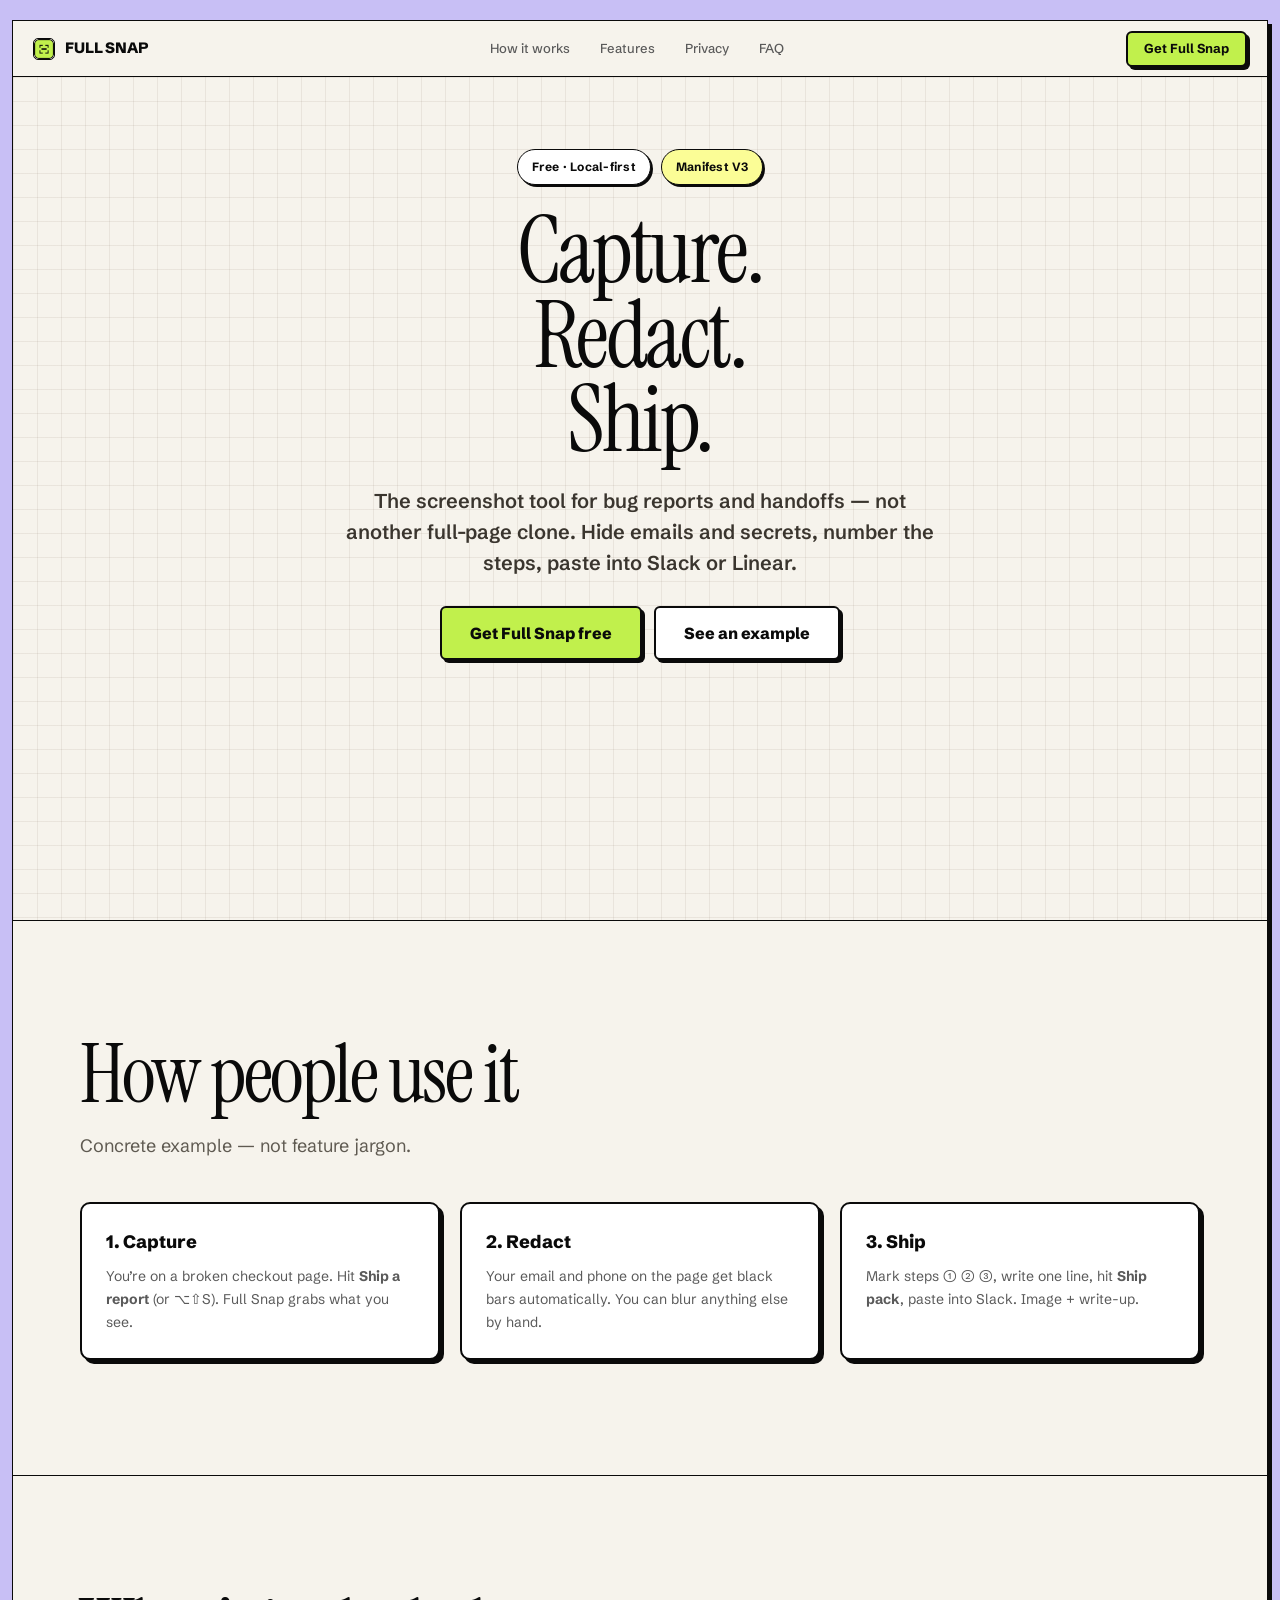
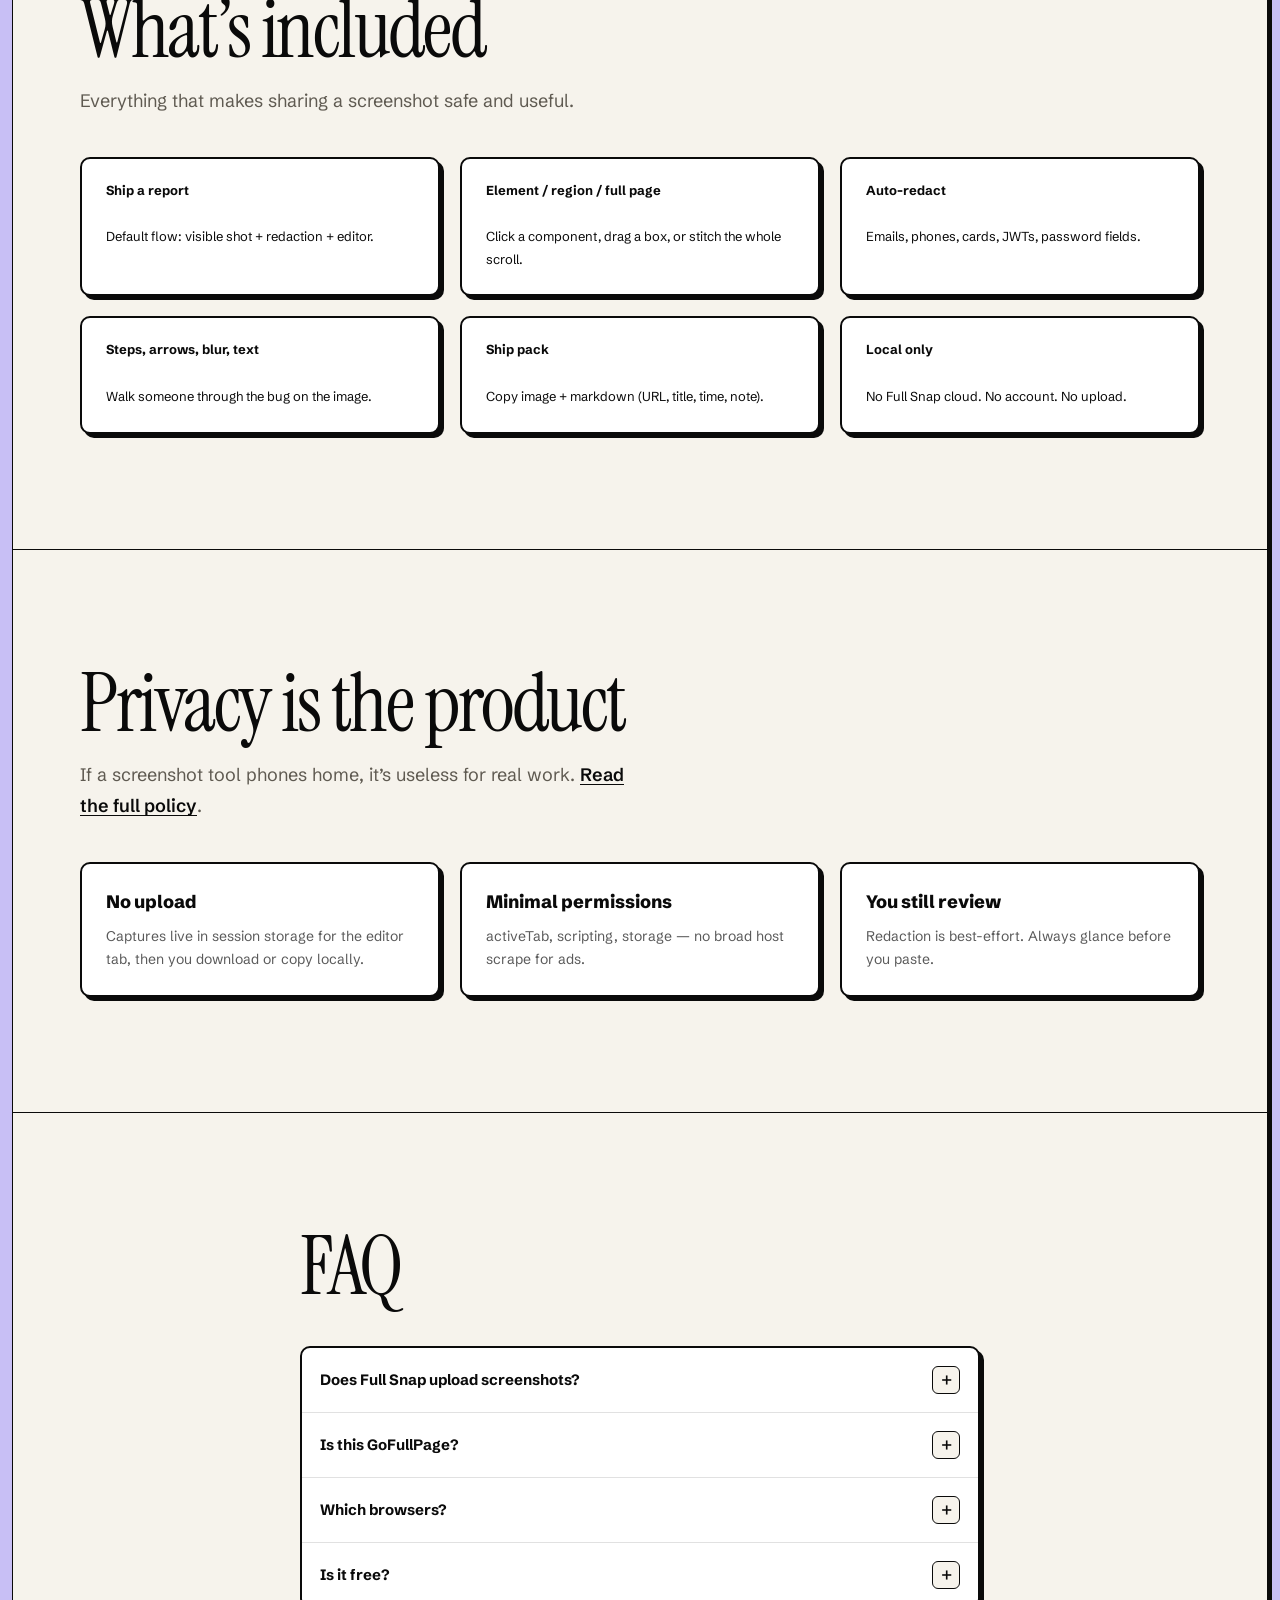
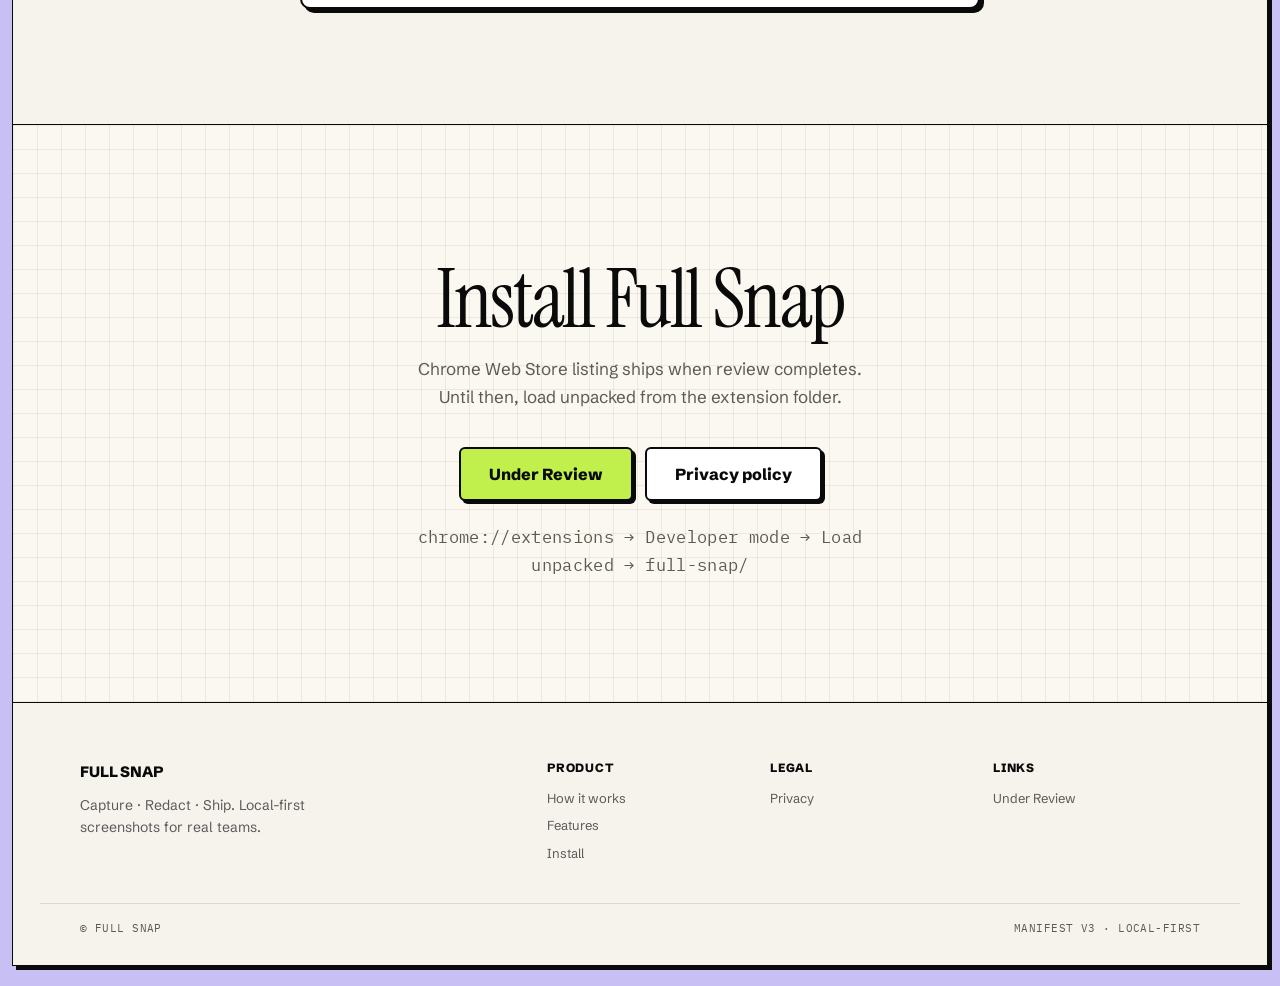
==== web/index.html @ 09463a61 "Label install CTA as Under Review (no GitHub source button)." ====
<!doctype html>
<html lang="en">
<head>
  <meta charset="utf-8">
  <meta name="viewport" content="width=device-width, initial-scale=1">
  <title>Full Snap — Capture, Redact &amp; Ship Screenshots for Chrome</title>
  <meta name="description" content="Chrome extension to capture pages, auto-redact emails and secrets, mark steps, and copy a report pack for Slack or Linear. Local-first — nothing uploads.">
  <meta name="keywords" content="screenshot chrome extension, redact screenshot, bug report screenshot, full page screenshot, blur email screenshot, ship to slack">
  <meta name="author" content="Full Snap">
  <meta name="robots" content="index, follow">
  <meta name="theme-color" content="#C1F04C">
  <link rel="canonical" href="https://ayaanrustagi.github.io/full-snap/">
  <link rel="icon" type="image/png" href="favicon-32.png">
  <link rel="apple-touch-icon" href="apple-touch-icon.png">
  <meta property="og:type" content="website">
  <meta property="og:site_name" content="Full Snap">
  <meta property="og:title" content="Full Snap — Capture, Redact & Ship">
  <meta property="og:description" content="Screenshot safely. Auto-redact secrets. Mark steps. Paste into Slack or Linear. 100% local.">
  <meta property="og:url" content="https://ayaanrustagi.github.io/full-snap/">
  <meta property="og:image" content="https://ayaanrustagi.github.io/full-snap/og.png">
  <meta property="og:image:width" content="1200">
  <meta property="og:image:height" content="630">
  <meta name="twitter:card" content="summary_large_image">
  <meta name="twitter:title" content="Full Snap — Capture, Redact & Ship">
  <meta name="twitter:description" content="Not another full-page clone. Share screenshots without leaking emails.">
  <meta name="twitter:image" content="https://ayaanrustagi.github.io/full-snap/og.png">
  <script type="application/ld+json">
  {
    "@context": "https://schema.org",
    "@type": "SoftwareApplication",
    "name": "Full Snap",
    "applicationCategory": "BrowserApplication",
    "operatingSystem": "Chrome",
    "offers": { "@type": "Offer", "price": "0", "priceCurrency": "USD" },
    "description": "Capture webpages, auto-redact sensitive data, annotate, and copy a report pack for Slack or Linear. Local-first Chrome extension.",
    "url": "https://ayaanrustagi.github.io/full-snap/",
    "image": "https://ayaanrustagi.github.io/full-snap/og.png",
    "author": { "@type": "Organization", "name": "Full Snap" },
    "featureList": [
      "Visible, full-page, region, and element capture",
      "Auto-redact emails, phones, cards, passwords",
      "Annotation tools including steps and blur",
      "Ship pack for Slack and Linear",
      "Local-only processing"
    ]
  }
  </script>
  <script type="application/ld+json">
  {
    "@context": "https://schema.org",
    "@type": "FAQPage",
    "mainEntity": [
      {
        "@type": "Question",
        "name": "Does Full Snap upload my screenshots?",
        "acceptedAnswer": { "@type": "Answer", "text": "No. Captures stay on your device. There is no Full Snap server for screenshots." }
      },
      {
        "@type": "Question",
        "name": "Is Full Snap the same as GoFullPage?",
        "acceptedAnswer": { "@type": "Answer", "text": "No. GoFullPage focuses on long page capture. Full Snap focuses on safe sharing: redaction, steps, and a copy pack for bug reports." }
      },
      {
        "@type": "Question",
        "name": "Can auto-redact miss secrets?",
        "acceptedAnswer": { "@type": "Answer", "text": "Yes. It is best-effort pattern matching. Always review and use the blur tool before sharing." }
      }
    ]
  }
  </script>
  <link rel="stylesheet" href="site.css">
</head>
<body>
  <div class="page-shell">
    <div class="site-frame">
      <nav class="nav" aria-label="Primary">
        <a class="nav-logo" href="index.html">
          <img src="favicon-32.png" alt="" width="22" height="22">
          FULL SNAP
        </a>
        <div class="nav-links">
          <a href="#how">How it works</a>
          <a href="#features">Features</a>
          <a href="#privacy">Privacy</a>
          <a href="#faq">FAQ</a>
        </div>
        <div class="nav-actions">
          <a class="btn btn-primary btn-sm" href="#install">Get Full Snap</a>
        </div>
      </nav>

      <div class="mobile-menu" data-mobile-menu hidden>
        <a href="#how" data-menu-close>How it works</a>
        <a href="#features" data-menu-close>Features</a>
        <a href="#privacy" data-menu-close>Privacy</a>
        <a href="#faq" data-menu-close>FAQ</a>
        <a class="btn btn-primary" href="#install" data-menu-close>Get Full Snap</a>
      </div>

      <section class="hero" id="top">
        <div class="hero-grid" aria-hidden="true"></div>
        <div class="hero-inner">
          <div class="hero-badges reveal">
            <span class="pill-badge">Free · Local-first</span>
            <span class="pill-badge pill-badge--soft">Manifest V3</span>
          </div>
          <h1 class="hero-title reveal">
            <span class="hero-title-line">Capture.</span>
            <span class="hero-title-line">Redact.</span>
            <span class="hero-title-line">Ship.</span>
          </h1>
          <p class="hero-sub reveal">
            The screenshot tool for bug reports and handoffs — not another full-page clone.
            Hide emails and secrets, number the steps, paste into Slack or Linear.
          </p>
          <div class="hero-cta reveal">
            <a class="btn btn-primary btn-lg" href="#install">Get Full Snap free</a>
            <a class="btn btn-secondary btn-lg" href="#how">See an example</a>
          </div>
        </div>
      </section>

      <section class="section" id="how">
        <div class="section-inner">
          <div class="section-head reveal">
            <h2>How people use it</h2>
            <p>Concrete example — not feature jargon.</p>
          </div>
          <div class="privacy-grid">
            <article class="info-card reveal">
              <h3>1. Capture</h3>
              <p>You’re on a broken checkout page. Hit <strong>Ship a report</strong> (or ⌥⇧S). Full Snap grabs what you see.</p>
            </article>
            <article class="info-card reveal">
              <h3>2. Redact</h3>
              <p>Your email and phone on the page get black bars automatically. You can blur anything else by hand.</p>
            </article>
            <article class="info-card reveal">
              <h3>3. Ship</h3>
              <p>Mark steps ① ② ③, write one line, hit <strong>Ship pack</strong>, paste into Slack. Image + write-up.</p>
            </article>
          </div>
        </div>
      </section>

      <section class="section" id="features">
        <div class="section-inner">
          <div class="section-head reveal">
            <h2>What’s included</h2>
            <p>Everything that makes sharing a screenshot safe and useful.</p>
          </div>
          <div class="quote-grid">
            <article class="quote-card reveal"><p><strong>Ship a report</strong><br>Default flow: visible shot + redaction + editor.</p></article>
            <article class="quote-card reveal"><p><strong>Element / region / full page</strong><br>Click a component, drag a box, or stitch the whole scroll.</p></article>
            <article class="quote-card reveal"><p><strong>Auto-redact</strong><br>Emails, phones, cards, JWTs, password fields.</p></article>
            <article class="quote-card reveal"><p><strong>Steps, arrows, blur, text</strong><br>Walk someone through the bug on the image.</p></article>
            <article class="quote-card reveal"><p><strong>Ship pack</strong><br>Copy image + markdown (URL, title, time, note).</p></article>
            <article class="quote-card reveal"><p><strong>Local only</strong><br>No Full Snap cloud. No account. No upload.</p></article>
          </div>
        </div>
      </section>

      <section class="section privacy" id="privacy">
        <div class="section-inner">
          <div class="section-head reveal">
            <h2>Privacy is the product</h2>
            <p>If a screenshot tool phones home, it’s useless for real work. <a href="privacy.html">Read the full policy</a>.</p>
          </div>
          <div class="privacy-grid">
            <article class="info-card reveal"><h3>No upload</h3><p>Captures live in session storage for the editor tab, then you download or copy locally.</p></article>
            <article class="info-card reveal"><h3>Minimal permissions</h3><p>activeTab, scripting, storage — no broad host scrape for ads.</p></article>
            <article class="info-card reveal"><h3>You still review</h3><p>Redaction is best-effort. Always glance before you paste.</p></article>
          </div>
        </div>
      </section>

      <section class="section faq" id="faq">
        <div class="section-inner section-inner--narrow">
          <div class="section-head reveal">
            <h2>FAQ</h2>
          </div>
          <div class="faq-box reveal">
            <div class="faq-item">
              <button class="faq-q" type="button" aria-expanded="false"><span>Does Full Snap upload screenshots?</span><span class="faq-icon">+</span></button>
              <div class="faq-a"><p>No. There is no Full Snap server for your captures. Everything stays on your machine unless you paste or save a file yourself.</p></div>
            </div>
            <div class="faq-item">
              <button class="faq-q" type="button" aria-expanded="false"><span>Is this GoFullPage?</span><span class="faq-icon">+</span></button>
              <div class="faq-a"><p>No. Full-page stitch is available, but the product is built for redaction + bug-report shipping — not “only long screenshots.”</p></div>
            </div>
            <div class="faq-item">
              <button class="faq-q" type="button" aria-expanded="false"><span>Which browsers?</span><span class="faq-icon">+</span></button>
              <div class="faq-a"><p>Chromium browsers that support Manifest V3 extensions (Chrome, Edge, Brave, Arc, etc.).</p></div>
            </div>
            <div class="faq-item">
              <button class="faq-q" type="button" aria-expanded="false"><span>Is it free?</span><span class="faq-icon">+</span></button>
              <div class="faq-a"><p>Yes. Free to install. No account. No credit card.</p></div>
            </div>
          </div>
        </div>
      </section>

      <section class="section cta-final" id="install">
        <div class="section-inner">
          <h2 class="reveal">Install Full Snap</h2>
          <p class="reveal">Chrome Web Store listing ships when review completes. Until then, load unpacked from the extension folder.</p>
          <div class="hero-cta reveal">
            <a class="btn btn-primary btn-lg" href="#install">Under Review</a>
            <a class="btn btn-secondary btn-lg" href="privacy.html">Privacy policy</a>
          </div>
          <p class="install-hint reveal">chrome://extensions → Developer mode → Load unpacked → full-snap/</p>
        </div>
      </section>

      <footer class="footer">
        <div class="footer-inner">
          <div class="footer-brand">
            <a class="nav-logo" href="index.html">FULL SNAP</a>
            <p>Capture · Redact · Ship. Local-first screenshots for real teams.</p>
          </div>
          <div class="footer-cols">
            <div>
              <h4>Product</h4>
              <a href="#how">How it works</a>
              <a href="#features">Features</a>
              <a href="#install">Install</a>
            </div>
            <div>
              <h4>Legal</h4>
              <a href="privacy.html">Privacy</a>
            </div>
            <div>
              <h4>Links</h4>
              <a href="#install">Under Review</a>
            </div>
          </div>
        </div>
        <div class="footer-bottom">
          <span>© Full Snap</span>
          <span>Manifest V3 · Local-first</span>
        </div>
      </footer>
    </div>
  </div>
  <script src="site.js" defer></script>
</body>
</html>
---- web/site.css ----
/* Full Snap — Clico-style neo-brutalist landing (fonts kept) */
@import url("https://fonts.googleapis.com/css2?family=Instrument+Serif:ital@0;1&family=IBM+Plex+Mono:wght@400;500;600;700&family=Schibsted+Grotesk:wght@400;500;600;700;800;900&display=swap");

:root {
  --bg-page: #c8bff5;
  --bg-card: #f6f3ec;
  --bg-white: #fff;
  --bg-warm: #fffdf8;
  --ink: #0a0a0a;
  --ink-secondary: #5a5a5a;
  --ink-soft: #3a352e;
  --ink-muted: #5f5a51;
  --ink-tertiary: #999;
  --border: #0a0a0a;
  --border-light: rgba(10, 10, 10, 0.12);
  --lime: #c1f04c;
  --purple: #5b5bd6;
  --purple-deep: #6b21a8;
  --orange: #f26b3a;
  --font-serif: "Instrument Serif", Georgia, serif;
  --font-sans: "Schibsted Grotesk", "Helvetica Neue", sans-serif;
  --font-mono: "IBM Plex Mono", ui-monospace, monospace;
  --frame-max: 1320px;
  --radius: 8px;
  --radius-lg: 10px;
  --shadow-1: 2px 2px 0 var(--border);
  --shadow-2: 3px 3px 0 var(--border);
  --shadow-3: 4px 4px 0 var(--border);
  --bounce: 180ms cubic-bezier(0.22, 1, 0.36, 1);
}

* { box-sizing: border-box; margin: 0; padding: 0; }

html {
  scroll-behavior: smooth;
  -webkit-text-size-adjust: 100%;
}

body {
  background: var(--bg-page);
  color: var(--ink);
  font-family: var(--font-sans);
  -webkit-font-smoothing: antialiased;
  -moz-osx-font-smoothing: grayscale;
  line-height: 1.5;
  overflow-x: hidden;
}

body.menu-open { overflow: hidden; }

a { color: inherit; text-decoration: none; }
button { font: inherit; color: inherit; background: none; border: 0; cursor: pointer; }
img { display: block; max-width: 100%; }
em { font-style: italic; color: var(--purple); }
em.em-purple { color: var(--purple-deep); }
code {
  font-family: var(--font-mono);
  font-size: 0.9em;
  background: rgba(10, 10, 10, 0.06);
  padding: 0.1em 0.35em;
  border-radius: 4px;
}

::selection {
  background: var(--lime);
  color: #000;
}

/* ─── Shell / frame ─── */
.page-shell {
  min-height: 100vh;
  padding: 20px 12px;
}

.site-frame {
  max-width: var(--frame-max);
  margin: 0 auto;
  background:
    linear-gradient(to right, rgba(120, 100, 80, 0.1) 1px, transparent 1px),
    linear-gradient(to bottom, rgba(120, 100, 80, 0.1) 1px, transparent 1px),
    var(--bg-card);
  background-size: 24px 24px, 24px 24px, auto;
  border: 1.5px solid var(--border);
  overflow: clip;
  box-shadow: var(--shadow-3);
}

/* ─── Nav ─── */
.nav {
  position: sticky;
  top: 0;
  z-index: 50;
  display: flex;
  align-items: center;
  justify-content: space-between;
  height: 56px;
  padding: 0 20px;
  background: var(--bg-card);
  border-bottom: 1.5px solid var(--border);
}

.nav-logo {
  display: inline-flex;
  align-items: center;
  gap: 10px;
  font-weight: 800;
  font-size: 15px;
  letter-spacing: -0.01em;
  text-transform: uppercase;
}

.nav-logo img {
  width: 22px;
  height: 22px;
  border-radius: 5px;
  border: 1.5px solid var(--border);
}

.nav-links {
  display: none;
  align-items: center;
  gap: 2px;
}

.nav-links a {
  padding: 7px 14px;
  font-size: 13px;
  font-weight: 500;
  color: var(--ink-secondary);
  border-radius: 6px;
  transition: color 150ms, background 150ms;
}

.nav-links a:hover {
  color: var(--ink);
  background: rgba(10, 10, 10, 0.05);
}

.nav-actions {
  display: flex;
  align-items: center;
  gap: 8px;
}

.nav-menu-btn {
  display: inline-flex;
  flex-direction: column;
  justify-content: center;
  gap: 4px;
  width: 36px;
  height: 36px;
  padding: 8px;
  border: 2px solid var(--border);
  border-radius: 6px;
  background: var(--bg-white);
  box-shadow: var(--shadow-1);
}

.nav-menu-btn span {
  display: block;
  height: 2px;
  background: var(--ink);
  border-radius: 1px;
}

.mobile-menu {
  display: none;
  flex-direction: column;
  gap: 4px;
  padding: 16px 20px 20px;
  background: var(--bg-card);
  border-bottom: 1.5px solid var(--border);
}

.mobile-menu:not([hidden]) { display: flex; }

.mobile-menu a {
  padding: 12px 10px;
  font-size: 15px;
  font-weight: 600;
  border-radius: 8px;
}

.mobile-menu a:hover { background: rgba(10, 10, 10, 0.05); }
.mobile-menu .btn { margin-top: 8px; justify-content: center; }

@media (min-width: 900px) {
  .nav-links { display: flex; }
  .nav-menu-btn { display: none; }
  .mobile-menu { display: none !important; }
}

/* ─── Buttons ─── */
.btn {
  display: inline-flex;
  align-items: center;
  justify-content: center;
  gap: 10px;
  border: 2px solid var(--border);
  border-radius: 6px;
  font-weight: 700;
  font-size: 14px;
  line-height: 1;
  white-space: nowrap;
  transition: transform var(--bounce), box-shadow var(--bounce), background 150ms;
  cursor: pointer;
  text-decoration: none;
}

.btn-sm {
  min-height: 36px;
  padding: 8px 16px;
  font-size: 13px;
}

.btn-lg {
  min-height: 54px;
  padding: 14px 28px;
  font-size: 16px;
  font-weight: 800;
}

.btn-primary {
  background: var(--lime);
  color: var(--ink);
  box-shadow: var(--shadow-2);
}

.btn-primary:hover {
  transform: translate(-2px, -2px);
  box-shadow: 5px 5px 0 var(--border);
}

.btn-primary:active {
  transform: translate(0, 0);
  box-shadow: 1px 1px 0 var(--border);
}

.btn-secondary {
  background: var(--bg-white);
  color: var(--ink);
  box-shadow: var(--shadow-2);
  font-weight: 800;
}

.btn-secondary:hover {
  transform: translate(-2px, -2px);
  box-shadow: 5px 5px 0 var(--border);
}

.btn-secondary:active {
  transform: translate(0, 0);
  box-shadow: 1px 1px 0 var(--border);
}

/* ─── Hero ─── */
.hero {
  position: relative;
  min-height: calc(100vh - 56px);
  overflow: hidden;
  border-bottom: 1.5px solid var(--border);
  background: var(--bg-card);
  color: var(--ink);
}

.hero-grid {
  pointer-events: none;
  position: absolute;
  inset: 0;
  z-index: 0;
  background-image:
    linear-gradient(to right, rgba(120, 100, 80, 0.1) 1px, transparent 1px),
    linear-gradient(to bottom, rgba(120, 100, 80, 0.1) 1px, transparent 1px);
  background-size: 24px 24px;
}

.hero-glow {
  pointer-events: none;
  position: absolute;
  inset: 0 0 auto 0;
  height: 13rem;
  z-index: 0;
  background: radial-gradient(circle at 50% 0%, rgba(255, 255, 255, 0.34), transparent 70%);
}

.hero-inner {
  position: relative;
  z-index: 10;
  max-width: 1100px;
  margin: 0 auto;
  padding: 56px 20px 80px;
  display: flex;
  flex-direction: column;
  align-items: center;
  text-align: center;
}

.hero-badges {
  display: flex;
  flex-wrap: wrap;
  justify-content: center;
  gap: 10px;
  margin-bottom: 24px;
}

.pill-badge {
  display: inline-flex;
  align-items: center;
  min-height: 36px;
  padding: 6px 14px;
  border: 1.5px solid var(--border);
  border-radius: 99px;
  background: var(--bg-white);
  box-shadow: var(--shadow-1);
  font-size: 12px;
  font-weight: 700;
  letter-spacing: 0.02em;
}

.pill-badge--soft {
  background: #fbfd96;
}

.hero-title {
  font-family: var(--font-serif);
  font-weight: 400;
  font-size: clamp(3.2rem, 8vw, 5.75rem);
  line-height: 0.92;
  letter-spacing: -0.03em;
  max-width: 11ch;
}

.hero-title-line {
  display: block;
}

/* Dedicated rotator row — same pattern as Clico's "Google Docs" line */
.hero-rotate {
  position: relative;
  z-index: 20;
  width: 100%;
  max-width: 920px;
  height: clamp(3.6rem, 9vw, 6.5rem);
  margin-top: 0.35em;
  overflow: hidden;
  font-family: var(--font-serif);
  font-size: clamp(2.8rem, 7.5vw, 5.5rem);
  font-weight: 400;
  font-style: italic;
  line-height: 1;
  letter-spacing: -0.03em;
  text-align: center;
}

.rotate-item {
  position: absolute;
  left: 50%;
  top: 50%;
  width: max-content;
  max-width: 100%;
  margin: 0;
  padding: 0 8px;
  color: #4285f4;
  opacity: 0;
  transform: translate(-50%, calc(-50% + 12px));
  filter: blur(4px);
  transition: opacity 380ms ease, transform 380ms ease, filter 380ms ease, color 200ms;
  pointer-events: none;
  white-space: nowrap;
}

.rotate-item.is-active {
  opacity: 1;
  transform: translate(-50%, -50%);
  filter: none;
}

.hero-sub {
  margin-top: 22px;
  max-width: 610px;
  font-size: 17px;
  font-weight: 600;
  line-height: 1.55;
  color: var(--ink-soft);
}

@media (min-width: 768px) {
  .hero-sub { font-size: 20px; }
  .hero-inner { padding: 72px 40px 96px; }
}

.hero-cta {
  display: flex;
  flex-wrap: wrap;
  align-items: center;
  justify-content: center;
  gap: 12px;
  margin-top: 28px;
  width: 100%;
  max-width: 520px;
}

@media (max-width: 560px) {
  .hero-cta { flex-direction: column; align-items: stretch; max-width: min(360px, 100%); }
  .hero-cta .btn { width: 100%; }
}

.hero-float-card {
  position: absolute;
  z-index: 5;
  pointer-events: none;
  display: none;
}

@media (min-width: 960px) {
  .hero-float-card { display: block; }
}

.hero-float-card--a {
  left: 3%;
  bottom: 12%;
  --r: -6deg;
  animation: float 5.5s ease-in-out infinite;
}

.hero-float-card--b {
  right: 8%;
  top: 28%;
  --r: 8deg;
  animation: float 4.8s ease-in-out infinite reverse;
}

.mock-popup {
  width: 200px;
  border: 2px solid var(--border);
  border-radius: 8px;
  background: var(--bg-white);
  box-shadow: var(--shadow-3);
  padding: 14px;
  text-align: left;
}

.mock-popup-title {
  font-family: var(--font-mono);
  font-size: 11px;
  font-weight: 700;
  letter-spacing: 0.08em;
  text-transform: uppercase;
  margin-bottom: 10px;
}

.mock-popup-row {
  display: flex;
  align-items: center;
  justify-content: space-between;
  padding: 7px 0;
  border-top: 1px solid var(--border-light);
  font-size: 13px;
  font-weight: 600;
}

.mock-popup-row .dot {
  width: 8px;
  height: 8px;
  border-radius: 50%;
  background: var(--lime);
  border: 1.5px solid var(--border);
}

.float-chip {
  padding: 10px 14px;
  border: 2px solid var(--border);
  border-radius: 8px;
  background: #daf5f0;
  box-shadow: var(--shadow-2);
  font-family: var(--font-mono);
  font-size: 13px;
  font-weight: 700;
}

.hero-orb {
  position: absolute;
  right: 4%;
  bottom: 6%;
  z-index: 12;
  display: none;
  width: 84px;
  height: 84px;
  border-radius: 50%;
  border: 2px solid var(--border);
  background: var(--lime);
  box-shadow: var(--shadow-3);
  align-items: center;
  justify-content: center;
  transform: rotate(12deg);
  transition: transform var(--bounce), box-shadow var(--bounce);
}

.hero-orb:hover {
  transform: rotate(8deg) scale(1.05);
  box-shadow: 6px 6px 0 var(--border);
}

.hero-orb img {
  width: 36px;
  height: 36px;
  border-radius: 8px;
  border: 1.5px solid var(--border);
  position: relative;
  z-index: 1;
}

.hero-orb-ring {
  position: absolute;
  inset: 4px;
  border-radius: 50%;
  border: 1.5px dashed rgba(10, 10, 10, 0.35);
  animation: spin 12s linear infinite;
}

@media (min-width: 960px) {
  .hero-orb { display: flex; }
}

@keyframes float {
  0%, 100% { transform: translateY(0) rotate(var(--r, -6deg)); }
  50% { transform: translateY(-10px) rotate(var(--r, -6deg)); }
}

@keyframes spin {
  to { transform: rotate(1turn); }
}

@keyframes marquee {
  0% { transform: translateX(0); }
  100% { transform: translateX(-33.333%); }
}

@keyframes marquee-reverse {
  0% { transform: translateX(-33.333%); }
  100% { transform: translateX(0); }
}

/* ─── Sections ─── */
.section {
  position: relative;
  border-bottom: 1.5px solid var(--border);
  padding: clamp(72px, 9vw, 120px) 0;
  background: var(--bg-card);
}

.section-inner {
  max-width: 1200px;
  margin: 0 auto;
  padding: 0 20px;
}

.section-inner--narrow { max-width: 760px; }

@media (min-width: 768px) {
  .section-inner { padding: 0 40px; }
}

.section-head {
  margin-bottom: 40px;
  max-width: 720px;
}

.section-head h2 {
  font-family: var(--font-serif);
  font-weight: 400;
  font-size: clamp(48px, 7vw, 82px);
  line-height: 0.95;
  letter-spacing: -0.03em;
  margin-bottom: 16px;
  color: var(--ink);
}

.section-head p {
  font-size: 16px;
  line-height: 1.75;
  color: var(--ink-muted);
  max-width: 560px;
}

@media (min-width: 640px) {
  .section-head p { font-size: 18px; }
}

.section-head a {
  color: var(--ink);
  font-weight: 600;
  text-decoration: underline;
  text-underline-offset: 3px;
}

.section-head a:hover { color: var(--purple); }

/* ─── How ─── */
.how-grid {
  display: grid;
  grid-template-columns: 1fr;
  gap: 20px;
  align-items: center;
}

@media (min-width: 900px) {
  .how-grid {
    grid-template-columns: 350px minmax(0, 1fr);
    gap: 32px;
  }
}

.how-list {
  display: none;
  flex-direction: column;
  gap: 8px;
}

@media (min-width: 900px) {
  .how-list { display: flex; }
}

.how-item {
  display: grid;
  grid-template-columns: 52px minmax(0, 1fr);
  gap: 14px;
  align-items: center;
  text-align: left;
  padding: 12px;
  border: 2px solid transparent;
  border-radius: 8px;
  transition: background 160ms, border-color 160ms, box-shadow 160ms;
}

.how-item:hover {
  background: rgba(10, 10, 10, 0.03);
}

.how-item.is-active {
  border-color: var(--border);
  background: var(--bg-white);
  box-shadow: var(--shadow-2);
}

.how-num {
  display: inline-flex;
  align-items: center;
  justify-content: center;
  width: 52px;
  height: 52px;
  border: 2px solid var(--border);
  border-radius: 8px;
  background: var(--bg-warm);
  font-family: var(--font-mono);
  font-size: 13px;
  font-weight: 700;
}

.how-item.is-active .how-num {
  background: var(--lime);
}

.how-copy {
  display: flex;
  flex-direction: column;
  gap: 2px;
  min-width: 0;
}

.how-copy strong {
  font-size: 14px;
  font-weight: 800;
}

.how-copy span {
  font-size: 13px;
  line-height: 1.45;
  color: var(--ink-secondary);
}

.how-stage { width: 100%; }

.browser-mock {
  width: 100%;
  max-width: 930px;
  margin-left: auto;
  aspect-ratio: 4 / 3;
  border: 2px solid var(--border);
  border-radius: 10px;
  background: var(--bg-white);
  box-shadow: var(--shadow-3);
  overflow: hidden;
  display: flex;
  flex-direction: column;
}

@media (min-width: 768px) {
  .browser-mock { aspect-ratio: 16 / 10; }
}

.mock-bar {
  display: flex;
  align-items: center;
  gap: 8px;
  padding: 10px 14px;
  border-bottom: 1.5px solid var(--border);
  background: var(--bg-card);
}

.mock-dots { display: flex; gap: 5px; }
.mock-dots span {
  width: 10px;
  height: 10px;
  border-radius: 50%;
  border: 1.5px solid var(--border);
}
.mock-dots span:nth-child(1) { background: #ff6b6b; }
.mock-dots span:nth-child(2) { background: #ffd93d; }
.mock-dots span:nth-child(3) { background: #6bcb77; }

.mock-url {
  flex: 1;
  height: 26px;
  display: flex;
  align-items: center;
  padding: 0 10px;
  border: 1.5px solid var(--border-light);
  border-radius: 4px;
  background: var(--bg-white);
  color: var(--ink-tertiary);
  font-size: 11px;
  font-family: var(--font-mono);
}

.mock-body {
  position: relative;
  flex: 1;
  min-height: 180px;
  background:
    linear-gradient(to right, rgba(160, 100, 40, 0.08) 1px, transparent 1px),
    linear-gradient(to bottom, rgba(160, 100, 40, 0.08) 1px, transparent 1px),
    #fbf8f1;
  background-size: 24px 24px, 24px 24px, auto;
}

.mock-panel {
  position: absolute;
  inset: 0;
  display: flex;
  align-items: center;
  justify-content: center;
  padding: 20px;
  opacity: 0;
  pointer-events: none;
  transition: opacity 280ms ease;
}

.mock-panel.is-active {
  opacity: 1;
  pointer-events: auto;
}

.how-mobile-copy {
  display: block;
  margin-top: 12px;
  font-size: 13px;
  line-height: 1.65;
  color: var(--ink-secondary);
  text-align: center;
}

@media (min-width: 900px) {
  .how-mobile-copy { display: none; }
}

/* mock visuals */
.stitch-visual {
  width: min(100%, 420px);
  display: flex;
  flex-direction: column;
  gap: 8px;
}

.stitch-strip {
  height: 48px;
  border: 2px solid var(--border);
  border-radius: 6px;
  background: var(--bg-white);
  box-shadow: var(--shadow-1);
  animation: float 2.4s ease-in-out infinite;
}

.stitch-strip.s1 { background: linear-gradient(90deg, #daf5f0, #fff); }
.stitch-strip.s2 { background: linear-gradient(90deg, #fbfd96, #fff); animation-delay: 0.15s; }
.stitch-strip.s3 { background: linear-gradient(90deg, #c1f04c, #fff); animation-delay: 0.3s; }

.stitch-label {
  margin-top: 8px;
  text-align: center;
  font-family: var(--font-mono);
  font-size: 12px;
  font-weight: 700;
  letter-spacing: 0.06em;
  text-transform: uppercase;
}

.annotate-visual {
  position: relative;
  width: min(100%, 420px);
  height: 200px;
}

.annotate-page {
  position: absolute;
  inset: 10px 20px 40px;
  border: 2px solid var(--border);
  border-radius: 6px;
  background: var(--bg-white);
  box-shadow: var(--shadow-2);
}

.annotate-mark {
  position: absolute;
  border: 2px solid var(--border);
  pointer-events: none;
}

.annotate-mark.pen {
  left: 18%;
  top: 28%;
  width: 90px;
  height: 3px;
  background: #f26b3a;
  transform: rotate(-12deg);
}

.annotate-mark.hi {
  left: 30%;
  top: 48%;
  width: 120px;
  height: 18px;
  background: rgba(193, 240, 76, 0.65);
  border: 0;
}

.annotate-mark.box {
  right: 18%;
  top: 30%;
  width: 70px;
  height: 50px;
  border-color: var(--purple);
  background: transparent;
}

.annotate-toolbar {
  position: absolute;
  left: 50%;
  bottom: 8px;
  transform: translateX(-50%);
  display: flex;
  gap: 6px;
  padding: 6px;
  border: 2px solid var(--border);
  border-radius: 8px;
  background: var(--bg-white);
  box-shadow: var(--shadow-1);
}

.annotate-toolbar .tool {
  min-width: 36px;
  height: 28px;
  display: inline-flex;
  align-items: center;
  justify-content: center;
  border-radius: 5px;
  font-size: 11px;
  font-weight: 700;
  font-family: var(--font-mono);
}

.annotate-toolbar .tool.is-on {
  background: var(--lime);
  border: 1.5px solid var(--border);
}

.export-visual {
  display: flex;
  flex-direction: column;
  align-items: center;
  gap: 18px;
}

.export-file {
  display: flex;
  align-items: center;
  gap: 14px;
  padding: 16px 18px;
  border: 2px solid var(--border);
  border-radius: 10px;
  background: var(--bg-white);
  box-shadow: var(--shadow-2);
  min-width: min(100%, 300px);
}

.export-icon {
  width: 48px;
  height: 48px;
  display: grid;
  place-items: center;
  border: 2px solid var(--border);
  border-radius: 8px;
  background: var(--lime);
  font-family: var(--font-mono);
  font-size: 12px;
  font-weight: 800;
}

.export-file strong { display: block; font-size: 14px; }
.export-file span { font-size: 12px; color: var(--ink-secondary); }

.sites-visual {
  display: flex;
  flex-wrap: wrap;
  justify-content: center;
  gap: 10px;
  max-width: 420px;
}

.sites-visual span {
  padding: 10px 14px;
  border: 2px solid var(--border);
  border-radius: 99px;
  background: var(--bg-white);
  box-shadow: var(--shadow-1);
  font-size: 13px;
  font-weight: 700;
}

.local-visual {
  text-align: center;
  max-width: 320px;
}

.local-visual .lock {
  font-size: 40px;
  margin-bottom: 12px;
}

.local-visual p {
  font-size: 15px;
  line-height: 1.6;
  color: var(--ink-soft);
}

.flow-visual {
  display: flex;
  flex-wrap: wrap;
  align-items: center;
  justify-content: center;
  gap: 10px;
  font-family: var(--font-serif);
  font-size: clamp(28px, 4vw, 40px);
  letter-spacing: -0.02em;
}

.flow-visual span:not(.arrow) {
  padding: 8px 14px;
  border: 2px solid var(--border);
  border-radius: 8px;
  background: var(--bg-white);
  box-shadow: var(--shadow-1);
}

.flow-visual .arrow {
  color: var(--purple);
  font-family: var(--font-sans);
  font-weight: 800;
}

/* ─── Marquee ─── */
.marquee-section {
  overflow: hidden;
  border-bottom: 1.5px solid var(--border);
  padding: 20px 0 24px;
  background: var(--bg-card);
}

.marquee-label {
  margin-bottom: 14px;
  text-align: center;
  font-size: 11px;
  font-weight: 600;
  letter-spacing: 0.08em;
  text-transform: uppercase;
  color: var(--ink);
}

.marquee-row {
  position: relative;
  padding: 6px 0;
}

.marquee-fade {
  pointer-events: none;
  position: absolute;
  top: 0;
  bottom: 0;
  z-index: 2;
  width: 8%;
}

.marquee-fade--l {
  left: 0;
  background: linear-gradient(to right, var(--bg-card), transparent);
}

.marquee-fade--r {
  right: 0;
  background: linear-gradient(to left, var(--bg-card), transparent);
}

.marquee-track {
  display: flex;
  width: max-content;
  gap: 10px;
  animation: marquee 40s linear infinite;
}

.marquee-track--reverse {
  animation-name: marquee-reverse;
}

.marquee-track:hover { animation-play-state: paused; }

.marquee-item {
  display: inline-flex;
  align-items: center;
  gap: 8px;
  padding: 10px 16px;
  border: 1.5px solid var(--border);
  border-radius: 99px;
  background: var(--bg-white);
  box-shadow: 1px 1px 0 var(--border);
  font-size: 13px;
  font-weight: 700;
  white-space: nowrap;
}

/* ─── Quotes ─── */
.quote-grid {
  display: grid;
  grid-template-columns: 1fr;
  gap: 20px;
}

@media (min-width: 640px) {
  .quote-grid { grid-template-columns: 1fr 1fr; }
}

@media (min-width: 1024px) {
  .quote-grid { grid-template-columns: 1fr 1fr 1fr; }
}

.quote-card {
  border: 2px solid var(--border);
  border-radius: var(--radius-lg);
  background: var(--bg-white);
  box-shadow: var(--shadow-3);
  padding: 24px;
  display: flex;
  flex-direction: column;
  gap: 14px;
  min-height: 100%;
  transform: rotate(var(--r, 0deg));
  transition: transform 220ms ease, box-shadow 220ms ease;
}

.quote-card:hover {
  transform: rotate(0deg) translateY(-2px);
  box-shadow: 6px 6px 0 var(--border);
}

.quote-card .stars {
  color: #eab308;
  letter-spacing: 1px;
  font-size: 14px;
}

.quote-card p {
  font-size: 13px;
  line-height: 1.75;
  color: var(--ink);
  flex: 1;
}

.quote-card footer {
  padding-top: 10px;
  border-top: 1px solid var(--border-light);
}

.quote-card strong {
  display: block;
  font-size: 13px;
  line-height: 1.2;
  margin-bottom: 4px;
}

.quote-card span {
  font-size: 11px;
  color: var(--ink-secondary);
}

.trust-line {
  margin-top: 32px;
  font-family: var(--font-mono);
  font-size: 12px;
  color: var(--ink-secondary);
}

/* ─── Privacy / community cards ─── */
.privacy-grid,
.community-grid {
  display: grid;
  grid-template-columns: 1fr;
  gap: 20px;
}

@media (min-width: 768px) {
  .privacy-grid { grid-template-columns: repeat(3, 1fr); }
  .community-grid { grid-template-columns: repeat(3, 1fr); }
}

.info-card,
.community-card {
  border: 2px solid var(--border);
  border-radius: var(--radius-lg);
  background: var(--bg-white);
  box-shadow: var(--shadow-3);
  padding: 24px;
  transition: transform var(--bounce), box-shadow var(--bounce);
}

.info-card:hover,
.community-card:hover {
  transform: translate(-2px, -2px);
  box-shadow: 6px 6px 0 var(--border);
}

.info-card h3,
.community-card strong {
  font-size: 18px;
  font-weight: 800;
  margin-bottom: 10px;
  display: block;
}

.info-card p,
.community-card span {
  font-size: 14px;
  line-height: 1.65;
  color: var(--ink-secondary);
  display: block;
}

.community-card em {
  display: inline-block;
  margin-top: 16px;
  font-style: normal;
  font-size: 13px;
  font-weight: 700;
  color: var(--ink);
}

.policy-note {
  margin-top: 28px;
  font-size: 13px;
  color: var(--ink-secondary);
}

/* ─── FAQ ─── */
.faq-box {
  border: 2px solid var(--border);
  border-radius: var(--radius-lg);
  background: var(--bg-white);
  box-shadow: var(--shadow-3);
  overflow: hidden;
}

.faq-item + .faq-item {
  border-top: 1.5px solid var(--border-light);
}

.faq-q {
  width: 100%;
  display: flex;
  align-items: center;
  justify-content: space-between;
  gap: 16px;
  padding: 18px 18px;
  text-align: left;
  font-size: 15px;
  font-weight: 700;
  transition: background 150ms;
}

.faq-q:hover { background: rgba(10, 10, 10, 0.03); }

.faq-icon {
  flex-shrink: 0;
  width: 28px;
  height: 28px;
  display: grid;
  place-items: center;
  border: 1.5px solid var(--border);
  border-radius: 6px;
  background: var(--bg-card);
  font-size: 18px;
  font-weight: 500;
  line-height: 1;
  transition: transform 200ms ease, background 200ms;
}

.faq-item.is-open .faq-icon {
  background: var(--lime);
  transform: rotate(45deg);
}

.faq-a {
  max-height: 0;
  overflow: hidden;
  transition: max-height 280ms ease, padding 280ms ease;
  padding: 0 18px;
}

.faq-item.is-open .faq-a {
  max-height: 240px;
  padding: 0 18px 18px;
}

.faq-a p {
  font-size: 14px;
  line-height: 1.7;
  color: var(--ink-secondary);
}

/* ─── Final CTA ─── */
.cta-final {
  text-align: center;
  background:
    linear-gradient(to right, rgba(120, 100, 80, 0.1) 1px, transparent 1px),
    linear-gradient(to bottom, rgba(120, 100, 80, 0.1) 1px, transparent 1px),
    #fbf8f1;
  background-size: 24px 24px, 24px 24px, auto;
}

.cta-final .section-inner {
  display: flex;
  flex-direction: column;
  align-items: center;
}

.cta-final h2 {
  font-family: var(--font-serif);
  font-weight: 400;
  font-size: clamp(48px, 7vw, 82px);
  line-height: 0.95;
  letter-spacing: -0.03em;
  margin: 20px 0 16px;
  max-width: 14ch;
}

.cta-final > .section-inner > p,
.cta-final p.reveal:not(.install-hint) {
  max-width: 480px;
  font-size: 17px;
  color: var(--ink-muted);
  line-height: 1.65;
  margin-bottom: 8px;
}

.keys {
  display: flex;
  align-items: center;
  justify-content: center;
  gap: 8px;
  flex-wrap: wrap;
}

.key {
  min-width: 48px;
  height: 48px;
  display: inline-flex;
  align-items: center;
  justify-content: center;
  padding: 0 12px;
  border: 2px solid var(--border);
  border-radius: 8px;
  background: var(--bg-white);
  box-shadow: var(--shadow-2);
  font-family: var(--font-mono);
  font-size: 14px;
  font-weight: 700;
}

.key-plus {
  font-weight: 800;
  color: var(--ink-secondary);
}

.install-hint {
  margin-top: 22px;
  font-family: var(--font-mono);
  font-size: 12px;
  color: var(--ink-secondary);
  letter-spacing: 0.02em;
}

/* ─── Footer ─── */
.footer {
  background: var(--bg-card);
  border-top: 0;
}

.footer-inner {
  max-width: 1200px;
  margin: 0 auto;
  padding: 48px 20px 28px;
  display: grid;
  gap: 32px;
}

@media (min-width: 768px) {
  .footer-inner {
    grid-template-columns: 1.2fr 1.8fr;
    padding: 56px 40px 32px;
  }
}

.footer-brand p {
  margin-top: 12px;
  max-width: 28ch;
  font-size: 14px;
  color: var(--ink-secondary);
  line-height: 1.55;
}

.footer-cols {
  display: grid;
  grid-template-columns: repeat(3, minmax(0, 1fr));
  gap: 16px;
}

.footer-cols h4 {
  font-size: 12px;
  font-weight: 800;
  letter-spacing: 0.06em;
  text-transform: uppercase;
  margin-bottom: 12px;
}

.footer-cols a {
  display: block;
  font-size: 13px;
  color: var(--ink-secondary);
  margin-bottom: 8px;
  transition: color 150ms;
}

.footer-cols a:hover { color: var(--ink); }

.footer-bottom {
  max-width: 1200px;
  margin: 0 auto;
  padding: 16px 20px 24px;
  display: flex;
  flex-wrap: wrap;
  gap: 12px 20px;
  justify-content: space-between;
  border-top: 1.5px solid var(--border-light);
  font-family: var(--font-mono);
  font-size: 11px;
  letter-spacing: 0.04em;
  text-transform: uppercase;
  color: var(--ink-secondary);
}

@media (min-width: 768px) {
  .footer-bottom { padding: 16px 40px 28px; }
}

/* ─── Reveal ─── */
.reveal {
  opacity: 0;
  transform: translateY(22px);
  transition: opacity 700ms cubic-bezier(0.22, 1, 0.36, 1), transform 700ms cubic-bezier(0.22, 1, 0.36, 1);
}

.reveal.is-in {
  opacity: 1;
  transform: none;
}

@media (prefers-reduced-motion: reduce) {
  .reveal {
    opacity: 1 !important;
    transform: none !important;
    transition: none !important;
  }
  .marquee-track,
  .marquee-track--reverse,
  .hero-orb-ring,
  .hero-float-card,
  .stitch-strip {
    animation: none !important;
  }
  .btn:hover,
  .btn:active {
    transform: none;
  }
}

/* ─── Privacy page ─── */
.page-privacy .section {
  min-height: 60vh;
}

.prose {
  max-width: 640px;
  font-size: 16px;
  line-height: 1.7;
  color: var(--ink-soft);
}

.prose p + p { margin-top: 16px; }

.prose a {
  color: var(--ink);
  font-weight: 600;
  text-decoration: underline;
  text-underline-offset: 3px;
}
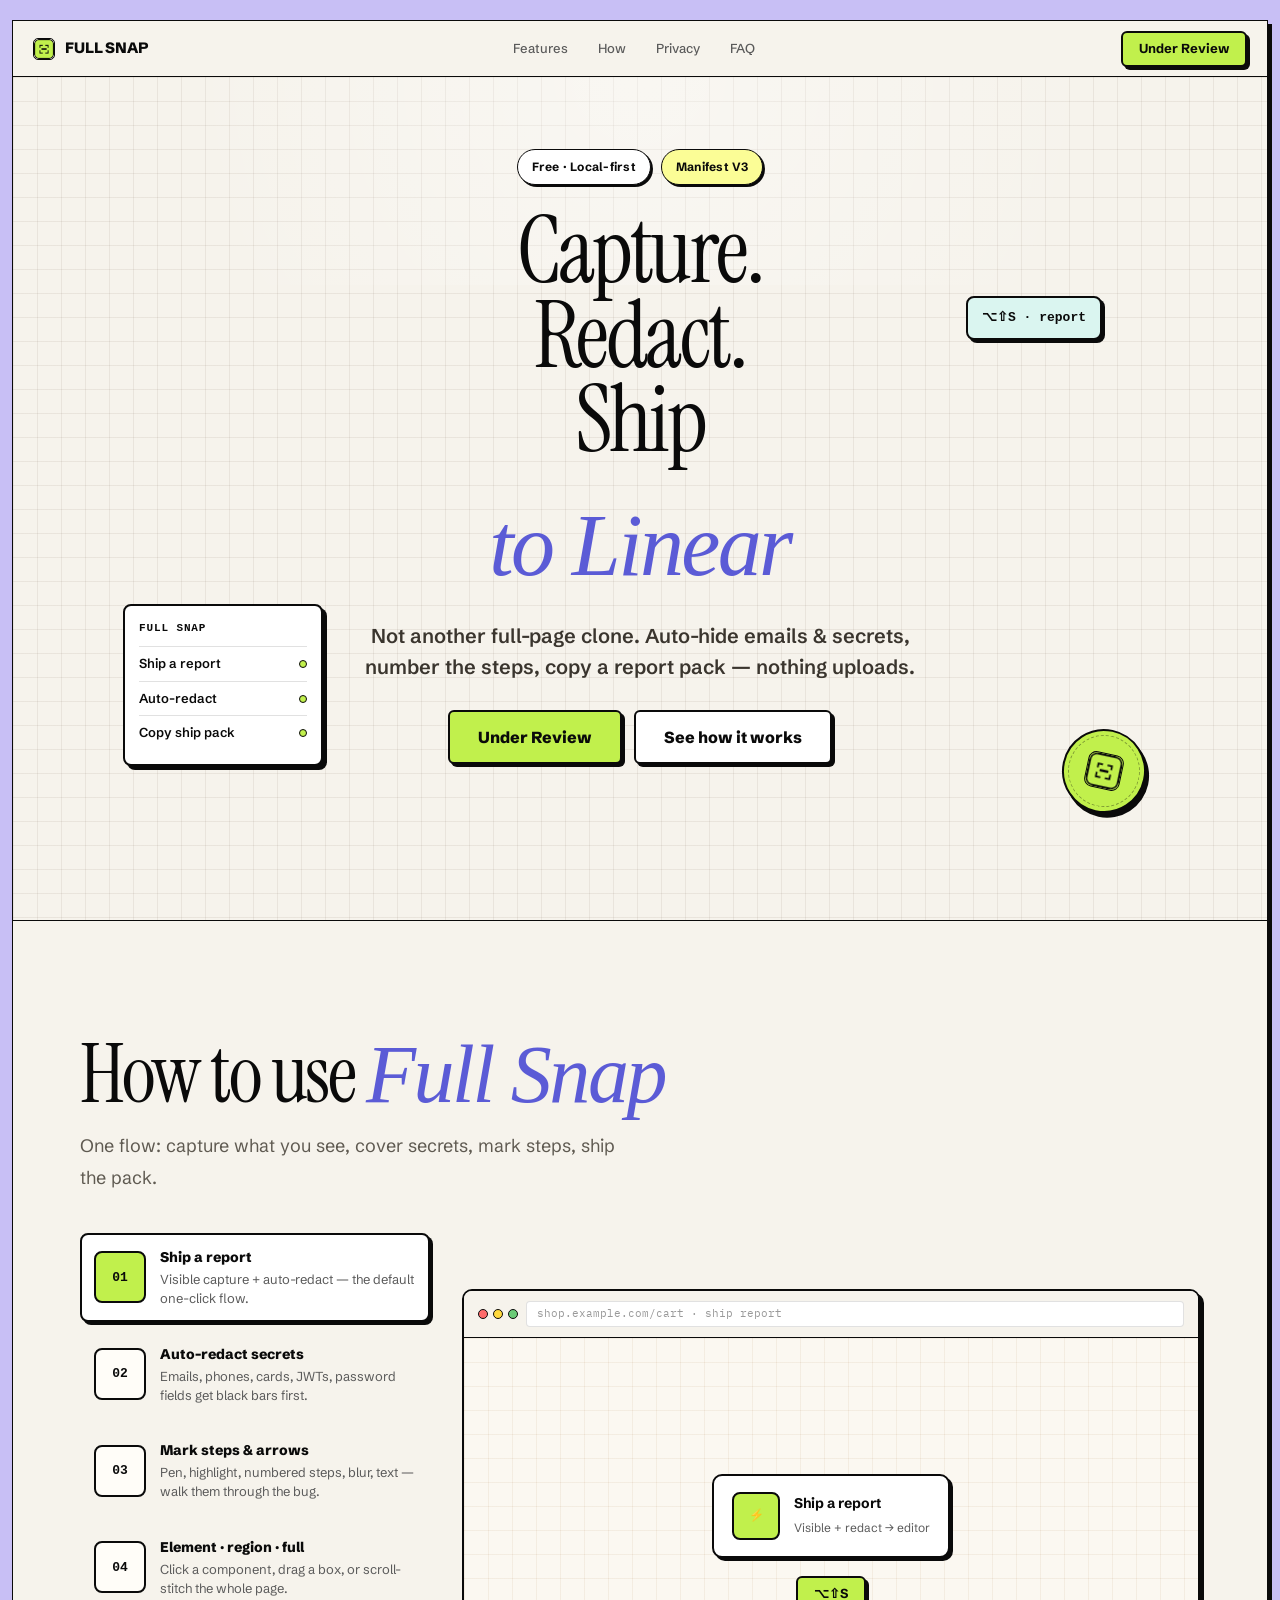
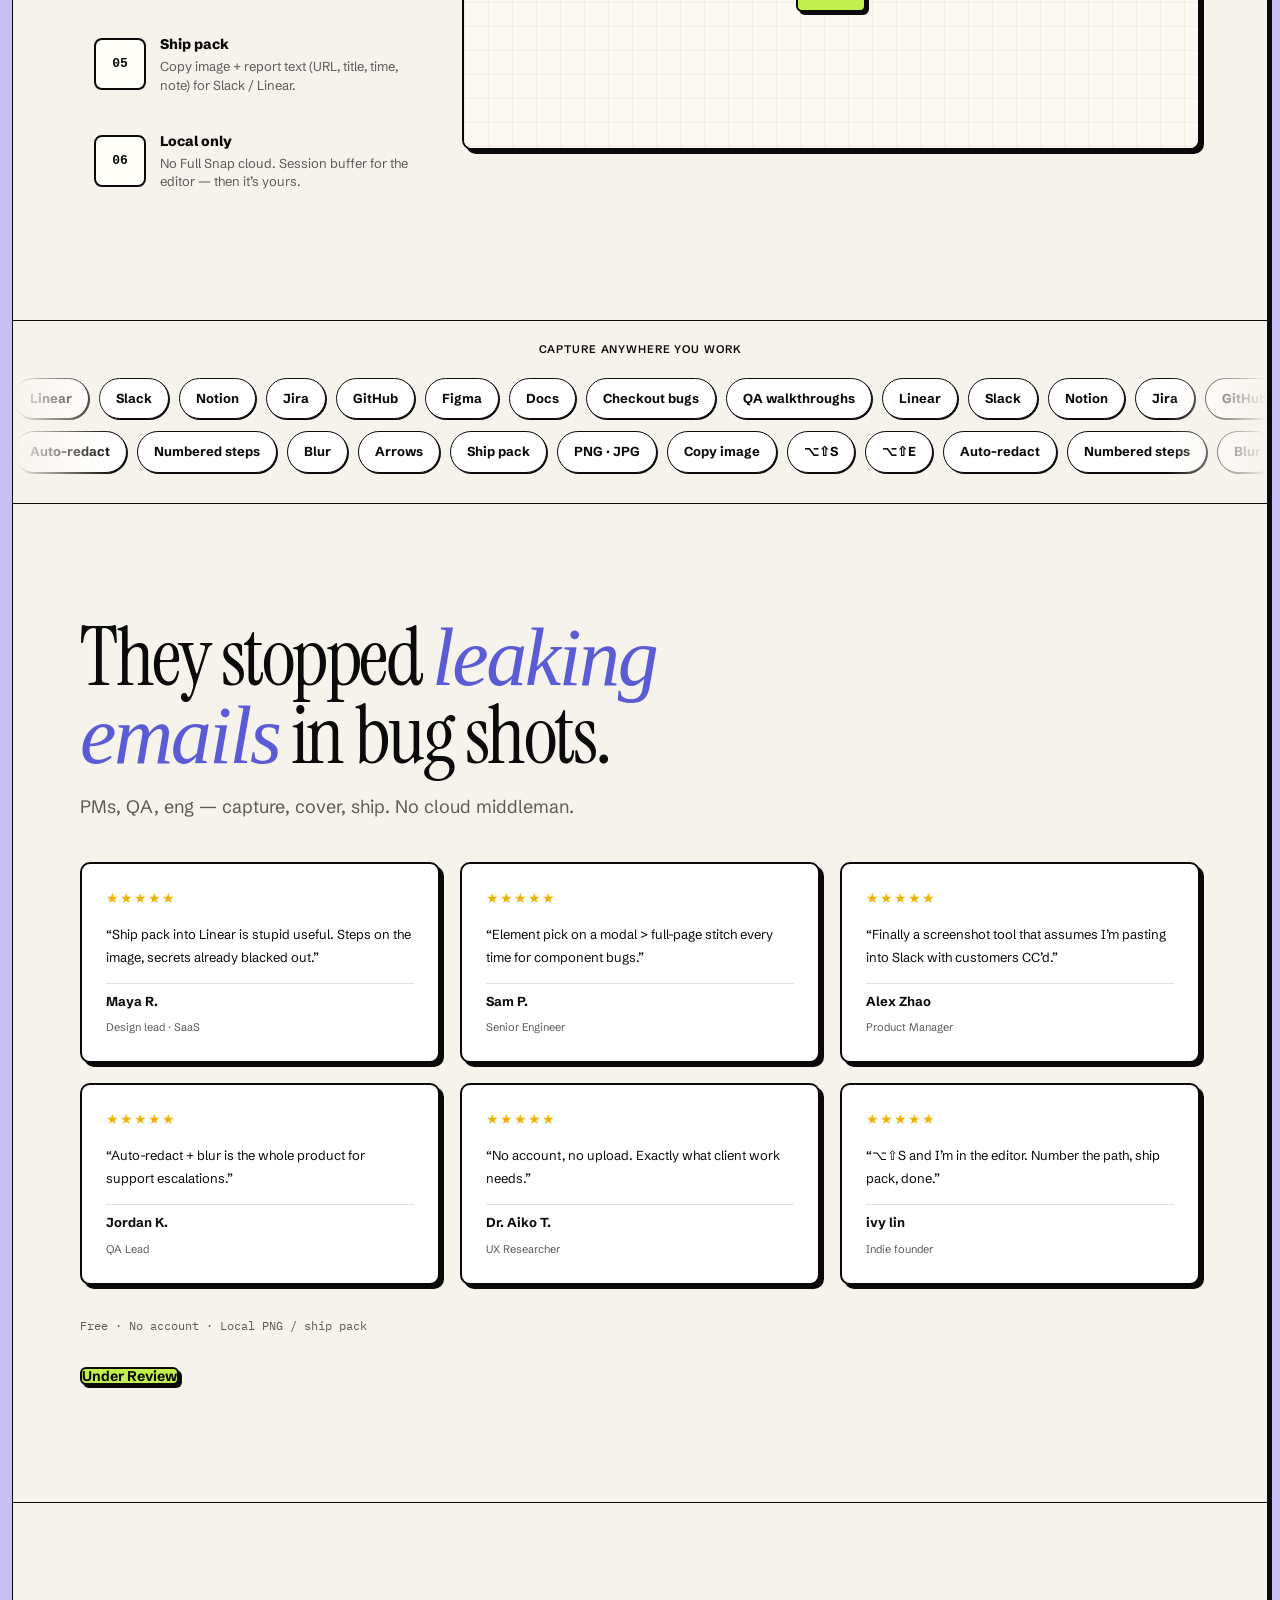
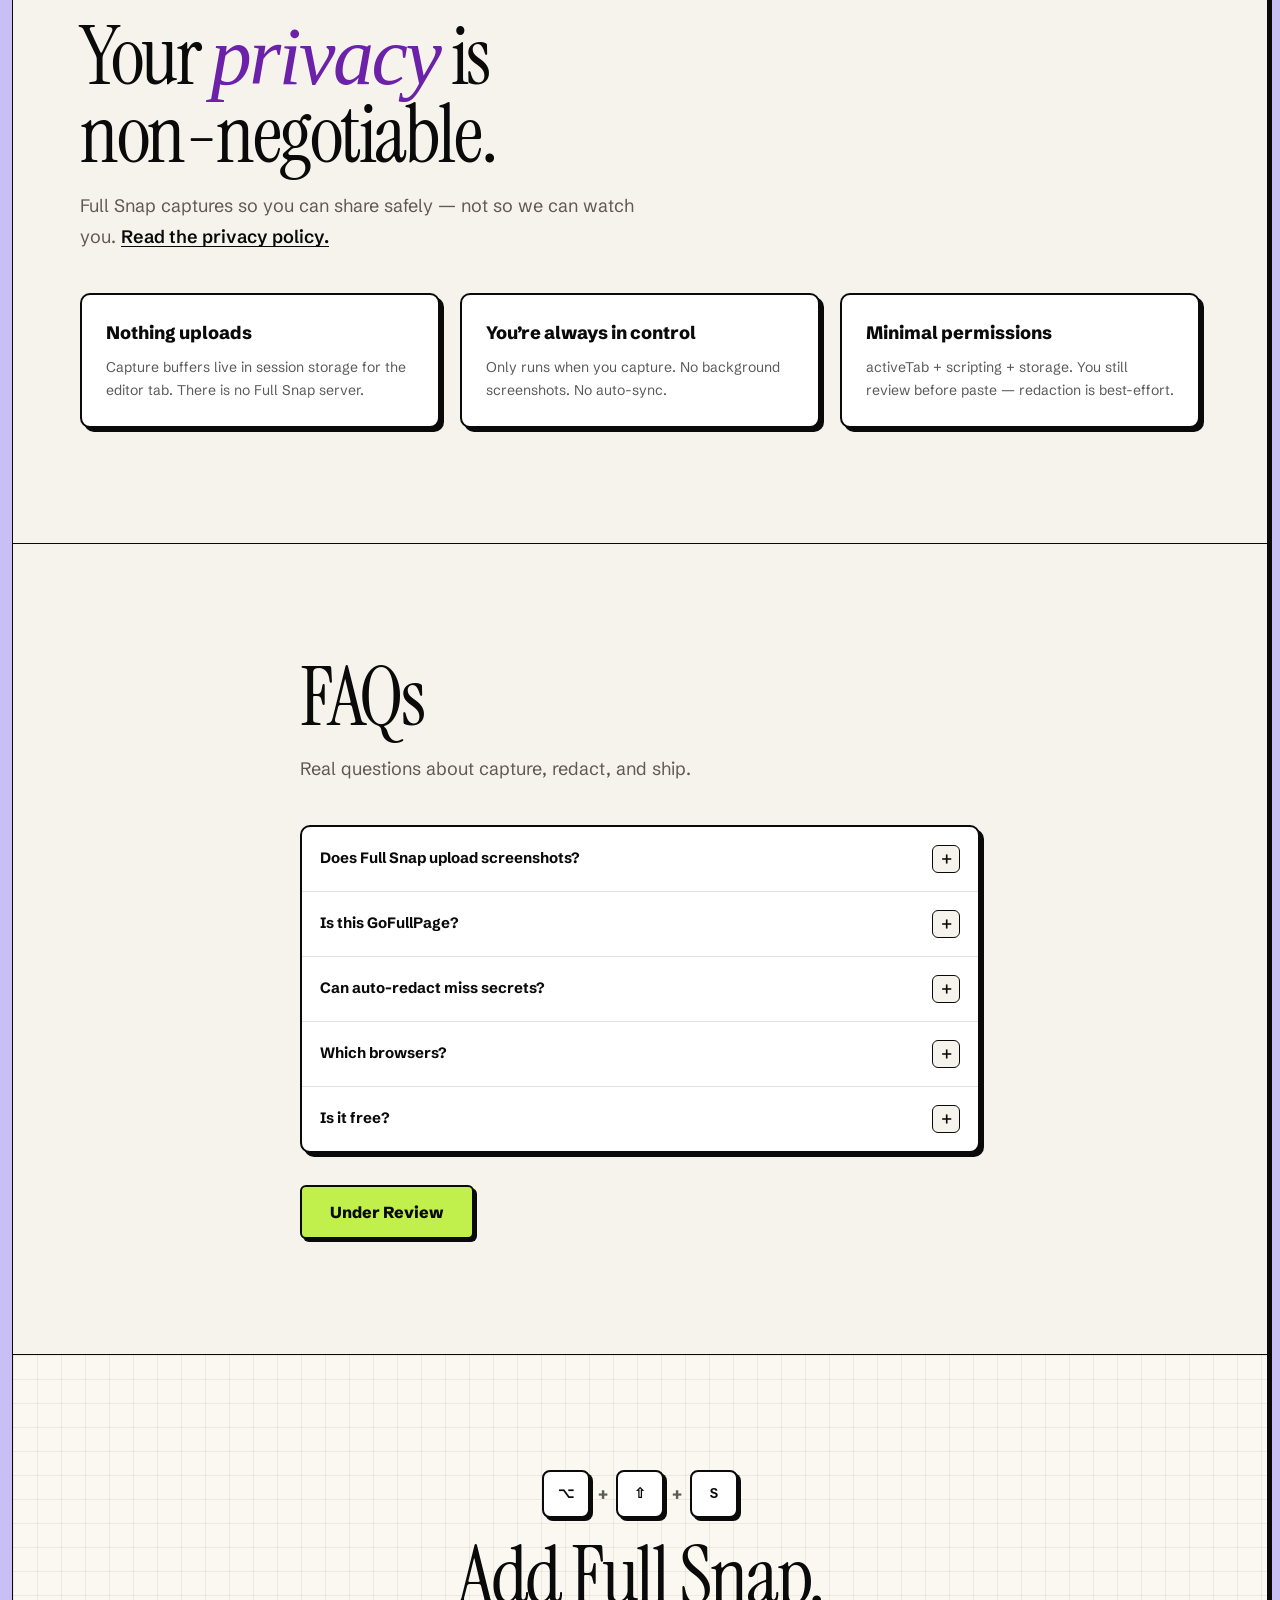
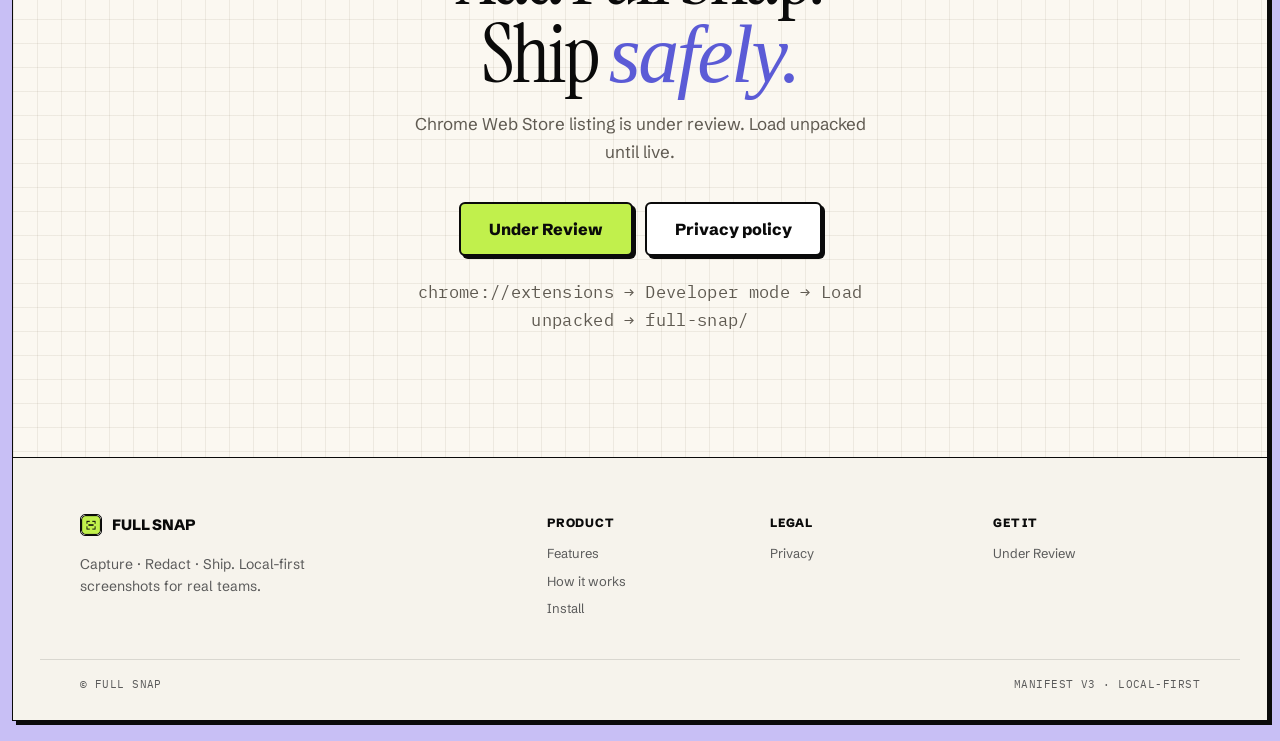
==== commit dd027c06: "Restore interactive Full Snap marketing site. Bring back rotating hero, feature tabs with browser mo" ====
--- a/web/index.html
+++ b/web/index.html
@@ -34,38 +34,7 @@
     "offers": { "@type": "Offer", "price": "0", "priceCurrency": "USD" },
     "description": "Capture webpages, auto-redact sensitive data, annotate, and copy a report pack for Slack or Linear. Local-first Chrome extension.",
     "url": "https://ayaanrustagi.github.io/full-snap/",
-    "image": "https://ayaanrustagi.github.io/full-snap/og.png",
-    "author": { "@type": "Organization", "name": "Full Snap" },
-    "featureList": [
-      "Visible, full-page, region, and element capture",
-      "Auto-redact emails, phones, cards, passwords",
-      "Annotation tools including steps and blur",
-      "Ship pack for Slack and Linear",
-      "Local-only processing"
-    ]
-  }
-  </script>
-  <script type="application/ld+json">
-  {
-    "@context": "https://schema.org",
-    "@type": "FAQPage",
-    "mainEntity": [
-      {
-        "@type": "Question",
-        "name": "Does Full Snap upload my screenshots?",
-        "acceptedAnswer": { "@type": "Answer", "text": "No. Captures stay on your device. There is no Full Snap server for screenshots." }
-      },
-      {
-        "@type": "Question",
-        "name": "Is Full Snap the same as GoFullPage?",
-        "acceptedAnswer": { "@type": "Answer", "text": "No. GoFullPage focuses on long page capture. Full Snap focuses on safe sharing: redaction, steps, and a copy pack for bug reports." }
-      },
-      {
-        "@type": "Question",
-        "name": "Can auto-redact miss secrets?",
-        "acceptedAnswer": { "@type": "Answer", "text": "Yes. It is best-effort pattern matching. Always review and use the blur tool before sharing." }
-      }
-    ]
+    "image": "https://ayaanrustagi.github.io/full-snap/og.png"
   }
   </script>
   <link rel="stylesheet" href="site.css">
@@ -79,131 +48,420 @@
           FULL SNAP
         </a>
         <div class="nav-links">
-          <a href="#how">How it works</a>
-          <a href="#features">Features</a>
+          <a href="#how-it-works">Features</a>
+          <a href="#how-it-works">How</a>
           <a href="#privacy">Privacy</a>
           <a href="#faq">FAQ</a>
         </div>
         <div class="nav-actions">
-          <a class="btn btn-primary btn-sm" href="#install">Get Full Snap</a>
+          <button class="nav-menu-btn" type="button" aria-label="Open menu" aria-expanded="false" data-menu-toggle>
+            <span></span><span></span><span></span>
+          </button>
+          <a class="btn btn-primary btn-sm" href="#install">Under Review</a>
         </div>
       </nav>
 
       <div class="mobile-menu" data-mobile-menu hidden>
-        <a href="#how" data-menu-close>How it works</a>
-        <a href="#features" data-menu-close>Features</a>
+        <a href="#how-it-works" data-menu-close>Features</a>
+        <a href="#how-it-works" data-menu-close>How it works</a>
         <a href="#privacy" data-menu-close>Privacy</a>
         <a href="#faq" data-menu-close>FAQ</a>
-        <a class="btn btn-primary" href="#install" data-menu-close>Get Full Snap</a>
+        <a class="btn btn-primary" href="#install" data-menu-close>Under Review</a>
       </div>
 
+      <!-- HERO -->
       <section class="hero" id="top">
         <div class="hero-grid" aria-hidden="true"></div>
+        <div class="hero-glow" aria-hidden="true"></div>
         <div class="hero-inner">
           <div class="hero-badges reveal">
             <span class="pill-badge">Free · Local-first</span>
             <span class="pill-badge pill-badge--soft">Manifest V3</span>
           </div>
+
           <h1 class="hero-title reveal">
             <span class="hero-title-line">Capture.</span>
             <span class="hero-title-line">Redact.</span>
-            <span class="hero-title-line">Ship.</span>
+            <span class="hero-title-line">Ship</span>
           </h1>
+          <div class="hero-rotate reveal" data-rotate aria-live="polite">
+            <span class="rotate-item is-active" data-color="#4285F4">to Slack</span>
+            <span class="rotate-item" data-color="#5B5BD6">to Linear</span>
+            <span class="rotate-item" data-color="#16a34a">bug reports</span>
+            <span class="rotate-item" data-color="#b45309">without leaks</span>
+            <span class="rotate-item" data-color="#F26B3A">in one pack</span>
+          </div>
+
           <p class="hero-sub reveal">
-            The screenshot tool for bug reports and handoffs — not another full-page clone.
-            Hide emails and secrets, number the steps, paste into Slack or Linear.
+            Not another full-page clone. Auto-hide emails &amp; secrets, number the steps, copy a report pack — nothing uploads.
           </p>
+
           <div class="hero-cta reveal">
-            <a class="btn btn-primary btn-lg" href="#install">Get Full Snap free</a>
-            <a class="btn btn-secondary btn-lg" href="#how">See an example</a>
-          </div>
-        </div>
-      </section>
-
-      <section class="section" id="how">
+            <a class="btn btn-primary btn-lg" href="#install">Under Review</a>
+            <a class="btn btn-secondary btn-lg" href="#how-it-works">See how it works</a>
+          </div>
+
+          <div class="hero-float-card hero-float-card--a" aria-hidden="true">
+            <div class="mock-popup">
+              <div class="mock-popup-title">Full Snap</div>
+              <div class="mock-popup-row"><span>Ship a report</span><span class="dot"></span></div>
+              <div class="mock-popup-row"><span>Auto-redact</span><span class="dot"></span></div>
+              <div class="mock-popup-row"><span>Copy ship pack</span><span class="dot"></span></div>
+            </div>
+          </div>
+          <div class="hero-float-card hero-float-card--b" aria-hidden="true">
+            <div class="float-chip">⌥⇧S · report</div>
+          </div>
+          <a class="hero-orb" href="#install" aria-label="Under Review">
+            <span class="hero-orb-ring" aria-hidden="true"></span>
+            <img src="favicon-32.png" alt="" width="36" height="36">
+          </a>
+        </div>
+      </section>
+
+      <!-- HOW IT WORKS (interactive tabs) -->
+      <section class="section how" id="how-it-works">
         <div class="section-inner">
           <div class="section-head reveal">
-            <h2>How people use it</h2>
-            <p>Concrete example — not feature jargon.</p>
-          </div>
-          <div class="privacy-grid">
-            <article class="info-card reveal">
-              <h3>1. Capture</h3>
-              <p>You’re on a broken checkout page. Hit <strong>Ship a report</strong> (or ⌥⇧S). Full Snap grabs what you see.</p>
-            </article>
-            <article class="info-card reveal">
-              <h3>2. Redact</h3>
-              <p>Your email and phone on the page get black bars automatically. You can blur anything else by hand.</p>
-            </article>
-            <article class="info-card reveal">
-              <h3>3. Ship</h3>
-              <p>Mark steps ① ② ③, write one line, hit <strong>Ship pack</strong>, paste into Slack. Image + write-up.</p>
-            </article>
-          </div>
-        </div>
-      </section>
-
-      <section class="section" id="features">
+            <h2>How to use <em>Full Snap</em></h2>
+            <p>One flow: capture what you see, cover secrets, mark steps, ship the pack.</p>
+          </div>
+
+          <div class="how-grid">
+            <div class="how-list" role="tablist" aria-label="Full Snap features">
+              <button class="how-item is-active" type="button" role="tab" aria-selected="true" data-how="0">
+                <span class="how-num">01</span>
+                <span class="how-copy">
+                  <strong>Ship a report</strong>
+                  <span>Visible capture + auto-redact — the default one-click flow.</span>
+                </span>
+              </button>
+              <button class="how-item" type="button" role="tab" aria-selected="false" data-how="1">
+                <span class="how-num">02</span>
+                <span class="how-copy">
+                  <strong>Auto-redact secrets</strong>
+                  <span>Emails, phones, cards, JWTs, password fields get black bars first.</span>
+                </span>
+              </button>
+              <button class="how-item" type="button" role="tab" aria-selected="false" data-how="2">
+                <span class="how-num">03</span>
+                <span class="how-copy">
+                  <strong>Mark steps &amp; arrows</strong>
+                  <span>Pen, highlight, numbered steps, blur, text — walk them through the bug.</span>
+                </span>
+              </button>
+              <button class="how-item" type="button" role="tab" aria-selected="false" data-how="3">
+                <span class="how-num">04</span>
+                <span class="how-copy">
+                  <strong>Element · region · full</strong>
+                  <span>Click a component, drag a box, or scroll-stitch the whole page.</span>
+                </span>
+              </button>
+              <button class="how-item" type="button" role="tab" aria-selected="false" data-how="4">
+                <span class="how-num">05</span>
+                <span class="how-copy">
+                  <strong>Ship pack</strong>
+                  <span>Copy image + report text (URL, title, time, note) for Slack / Linear.</span>
+                </span>
+              </button>
+              <button class="how-item" type="button" role="tab" aria-selected="false" data-how="5">
+                <span class="how-num">06</span>
+                <span class="how-copy">
+                  <strong>Local only</strong>
+                  <span>No Full Snap cloud. Session buffer for the editor — then it’s yours.</span>
+                </span>
+              </button>
+            </div>
+
+            <div class="how-stage reveal" aria-live="polite">
+              <div class="browser-mock">
+                <div class="mock-bar">
+                  <div class="mock-dots"><span></span><span></span><span></span></div>
+                  <div class="mock-url" data-how-url>shop.example.com/cart</div>
+                </div>
+                <div class="mock-body">
+                  <div class="mock-panel is-active" data-how-panel="0">
+                    <div class="export-visual">
+                      <div class="export-file">
+                        <div class="export-icon">⚡</div>
+                        <div>
+                          <strong>Ship a report</strong>
+                          <span>Visible + redact → editor</span>
+                        </div>
+                      </div>
+                      <div class="btn btn-primary btn-sm export-btn">⌥⇧S</div>
+                    </div>
+                  </div>
+                  <div class="mock-panel" data-how-panel="1">
+                    <div class="annotate-visual">
+                      <div class="annotate-page"></div>
+                      <div class="annotate-mark pen" style="left:18%;top:36%;width:120px;height:14px;background:#0a0a0a;border:0;transform:none;border-radius:2px"></div>
+                      <div class="annotate-mark hi" style="left:28%;top:52%;width:90px"></div>
+                      <div class="annotate-toolbar">
+                        <span class="tool is-on">🔒</span>
+                        <span class="tool">email</span>
+                        <span class="tool">card</span>
+                      </div>
+                    </div>
+                  </div>
+                  <div class="mock-panel" data-how-panel="2">
+                    <div class="annotate-visual">
+                      <div class="annotate-page"></div>
+                      <div class="annotate-mark pen"></div>
+                      <div class="annotate-mark hi"></div>
+                      <div class="annotate-mark box"></div>
+                      <div class="annotate-toolbar">
+                        <span class="tool is-on">①</span>
+                        <span class="tool">➤</span>
+                        <span class="tool">Blur</span>
+                        <span class="tool">T</span>
+                      </div>
+                    </div>
+                  </div>
+                  <div class="mock-panel" data-how-panel="3">
+                    <div class="sites-visual">
+                      <span>Element</span><span>Region</span><span>Full page</span><span>Visible</span>
+                    </div>
+                  </div>
+                  <div class="mock-panel" data-how-panel="4">
+                    <div class="export-visual">
+                      <div class="export-file">
+                        <div class="export-icon">PNG</div>
+                        <div>
+                          <strong>Ship pack ready</strong>
+                          <span>Image + markdown report</span>
+                        </div>
+                      </div>
+                      <div class="btn btn-primary btn-sm export-btn">Copy pack</div>
+                    </div>
+                  </div>
+                  <div class="mock-panel" data-how-panel="5">
+                    <div class="local-visual">
+                      <div class="lock">🔒</div>
+                      <p>Capture stays in <code>chrome.storage.session</code>. No Full Snap servers.</p>
+                    </div>
+                  </div>
+                </div>
+              </div>
+              <p class="how-mobile-copy" data-how-mobile-copy>Visible capture + auto-redact — the default one-click flow.</p>
+            </div>
+          </div>
+        </div>
+      </section>
+
+      <!-- MARQUEE -->
+      <section class="marquee-section" aria-label="Works everywhere">
+        <p class="marquee-label">Capture anywhere you work</p>
+        <div class="marquee-row">
+          <div class="marquee-fade marquee-fade--l"></div>
+          <div class="marquee-fade marquee-fade--r"></div>
+          <div class="marquee-track">
+            <span class="marquee-item">Linear</span>
+            <span class="marquee-item">Slack</span>
+            <span class="marquee-item">Notion</span>
+            <span class="marquee-item">Jira</span>
+            <span class="marquee-item">GitHub</span>
+            <span class="marquee-item">Figma</span>
+            <span class="marquee-item">Docs</span>
+            <span class="marquee-item">Checkout bugs</span>
+            <span class="marquee-item">QA walkthroughs</span>
+            <span class="marquee-item">Linear</span>
+            <span class="marquee-item">Slack</span>
+            <span class="marquee-item">Notion</span>
+            <span class="marquee-item">Jira</span>
+            <span class="marquee-item">GitHub</span>
+            <span class="marquee-item">Figma</span>
+            <span class="marquee-item">Docs</span>
+            <span class="marquee-item">Checkout bugs</span>
+            <span class="marquee-item">QA walkthroughs</span>
+            <span class="marquee-item">Linear</span>
+            <span class="marquee-item">Slack</span>
+            <span class="marquee-item">Notion</span>
+            <span class="marquee-item">Jira</span>
+            <span class="marquee-item">GitHub</span>
+            <span class="marquee-item">Figma</span>
+            <span class="marquee-item">Docs</span>
+            <span class="marquee-item">Checkout bugs</span>
+            <span class="marquee-item">QA walkthroughs</span>
+          </div>
+        </div>
+        <div class="marquee-row">
+          <div class="marquee-fade marquee-fade--l"></div>
+          <div class="marquee-fade marquee-fade--r"></div>
+          <div class="marquee-track marquee-track--reverse">
+            <span class="marquee-item">Auto-redact</span>
+            <span class="marquee-item">Numbered steps</span>
+            <span class="marquee-item">Blur</span>
+            <span class="marquee-item">Arrows</span>
+            <span class="marquee-item">Ship pack</span>
+            <span class="marquee-item">PNG · JPG</span>
+            <span class="marquee-item">Copy image</span>
+            <span class="marquee-item">⌥⇧S</span>
+            <span class="marquee-item">⌥⇧E</span>
+            <span class="marquee-item">Auto-redact</span>
+            <span class="marquee-item">Numbered steps</span>
+            <span class="marquee-item">Blur</span>
+            <span class="marquee-item">Arrows</span>
+            <span class="marquee-item">Ship pack</span>
+            <span class="marquee-item">PNG · JPG</span>
+            <span class="marquee-item">Copy image</span>
+            <span class="marquee-item">⌥⇧S</span>
+            <span class="marquee-item">⌥⇧E</span>
+            <span class="marquee-item">Auto-redact</span>
+            <span class="marquee-item">Numbered steps</span>
+            <span class="marquee-item">Blur</span>
+            <span class="marquee-item">Arrows</span>
+            <span class="marquee-item">Ship pack</span>
+            <span class="marquee-item">PNG · JPG</span>
+            <span class="marquee-item">Copy image</span>
+            <span class="marquee-item">⌥⇧S</span>
+            <span class="marquee-item">⌥⇧E</span>
+          </div>
+        </div>
+      </section>
+
+      <!-- QUOTES / SOCIAL PROOF -->
+      <section class="section quotes" id="quotes">
         <div class="section-inner">
           <div class="section-head reveal">
-            <h2>What’s included</h2>
-            <p>Everything that makes sharing a screenshot safe and useful.</p>
+            <h2>They stopped <em>leaking emails</em> in bug shots.</h2>
+            <p>PMs, QA, eng — capture, cover, ship. No cloud middleman.</p>
           </div>
           <div class="quote-grid">
-            <article class="quote-card reveal"><p><strong>Ship a report</strong><br>Default flow: visible shot + redaction + editor.</p></article>
-            <article class="quote-card reveal"><p><strong>Element / region / full page</strong><br>Click a component, drag a box, or stitch the whole scroll.</p></article>
-            <article class="quote-card reveal"><p><strong>Auto-redact</strong><br>Emails, phones, cards, JWTs, password fields.</p></article>
-            <article class="quote-card reveal"><p><strong>Steps, arrows, blur, text</strong><br>Walk someone through the bug on the image.</p></article>
-            <article class="quote-card reveal"><p><strong>Ship pack</strong><br>Copy image + markdown (URL, title, time, note).</p></article>
-            <article class="quote-card reveal"><p><strong>Local only</strong><br>No Full Snap cloud. No account. No upload.</p></article>
-          </div>
-        </div>
-      </section>
-
+            <article class="quote-card reveal" style="--r:-1.2deg">
+              <div class="stars" aria-hidden="true">★★★★★</div>
+              <p>“Ship pack into Linear is stupid useful. Steps on the image, secrets already blacked out.”</p>
+              <footer><strong>Maya R.</strong><span>Design lead · SaaS</span></footer>
+            </article>
+            <article class="quote-card reveal" style="--r:1deg">
+              <div class="stars" aria-hidden="true">★★★★★</div>
+              <p>“Element pick on a modal &gt; full-page stitch every time for component bugs.”</p>
+              <footer><strong>Sam P.</strong><span>Senior Engineer</span></footer>
+            </article>
+            <article class="quote-card reveal" style="--r:-0.8deg">
+              <div class="stars" aria-hidden="true">★★★★★</div>
+              <p>“Finally a screenshot tool that assumes I’m pasting into Slack with customers CC’d.”</p>
+              <footer><strong>Alex Zhao</strong><span>Product Manager</span></footer>
+            </article>
+            <article class="quote-card reveal" style="--r:1.4deg">
+              <div class="stars" aria-hidden="true">★★★★★</div>
+              <p>“Auto-redact + blur is the whole product for support escalations.”</p>
+              <footer><strong>Jordan K.</strong><span>QA Lead</span></footer>
+            </article>
+            <article class="quote-card reveal" style="--r:-1deg">
+              <div class="stars" aria-hidden="true">★★★★★</div>
+              <p>“No account, no upload. Exactly what client work needs.”</p>
+              <footer><strong>Dr. Aiko T.</strong><span>UX Researcher</span></footer>
+            </article>
+            <article class="quote-card reveal" style="--r:0.6deg">
+              <div class="stars" aria-hidden="true">★★★★★</div>
+              <p>“⌥⇧S and I’m in the editor. Number the path, ship pack, done.”</p>
+              <footer><strong>ivy lin</strong><span>Indie founder</span></footer>
+            </article>
+          </div>
+          <p class="trust-line reveal">Free · No account · Local PNG / ship pack</p>
+          <div class="reveal" style="margin-top:28px">
+            <a class="btn btn-primary" href="#install">Under Review</a>
+          </div>
+        </div>
+      </section>
+
+      <!-- PRIVACY -->
       <section class="section privacy" id="privacy">
         <div class="section-inner">
           <div class="section-head reveal">
-            <h2>Privacy is the product</h2>
-            <p>If a screenshot tool phones home, it’s useless for real work. <a href="privacy.html">Read the full policy</a>.</p>
+            <h2>Your <em class="em-purple">privacy</em> is<br>non-negotiable.</h2>
+            <p>Full Snap captures so you can share safely — not so we can watch you. <a href="privacy.html">Read the privacy policy.</a></p>
           </div>
           <div class="privacy-grid">
-            <article class="info-card reveal"><h3>No upload</h3><p>Captures live in session storage for the editor tab, then you download or copy locally.</p></article>
-            <article class="info-card reveal"><h3>Minimal permissions</h3><p>activeTab, scripting, storage — no broad host scrape for ads.</p></article>
-            <article class="info-card reveal"><h3>You still review</h3><p>Redaction is best-effort. Always glance before you paste.</p></article>
-          </div>
-        </div>
-      </section>
-
+            <article class="info-card reveal">
+              <h3>Nothing uploads</h3>
+              <p>Capture buffers live in session storage for the editor tab. There is no Full Snap server.</p>
+            </article>
+            <article class="info-card reveal">
+              <h3>You’re always in control</h3>
+              <p>Only runs when you capture. No background screenshots. No auto-sync.</p>
+            </article>
+            <article class="info-card reveal">
+              <h3>Minimal permissions</h3>
+              <p>activeTab + scripting + storage. You still review before paste — redaction is best-effort.</p>
+            </article>
+          </div>
+        </div>
+      </section>
+
+      <!-- FAQ -->
       <section class="section faq" id="faq">
         <div class="section-inner section-inner--narrow">
           <div class="section-head reveal">
-            <h2>FAQ</h2>
+            <h2>FAQs</h2>
+            <p>Real questions about capture, redact, and ship.</p>
           </div>
           <div class="faq-box reveal">
             <div class="faq-item">
-              <button class="faq-q" type="button" aria-expanded="false"><span>Does Full Snap upload screenshots?</span><span class="faq-icon">+</span></button>
-              <div class="faq-a"><p>No. There is no Full Snap server for your captures. Everything stays on your machine unless you paste or save a file yourself.</p></div>
+              <button class="faq-q" type="button" aria-expanded="false">
+                <span>Does Full Snap upload screenshots?</span>
+                <span class="faq-icon" aria-hidden="true">+</span>
+              </button>
+              <div class="faq-a">
+                <p>No. There is no Full Snap server for captures. Everything stays on your machine unless you paste or save a file yourself.</p>
+              </div>
             </div>
             <div class="faq-item">
-              <button class="faq-q" type="button" aria-expanded="false"><span>Is this GoFullPage?</span><span class="faq-icon">+</span></button>
-              <div class="faq-a"><p>No. Full-page stitch is available, but the product is built for redaction + bug-report shipping — not “only long screenshots.”</p></div>
+              <button class="faq-q" type="button" aria-expanded="false">
+                <span>Is this GoFullPage?</span>
+                <span class="faq-icon" aria-hidden="true">+</span>
+              </button>
+              <div class="faq-a">
+                <p>No. Full-page stitch is available, but the product is built for redaction + bug-report shipping — not “only long screenshots.”</p>
+              </div>
             </div>
             <div class="faq-item">
-              <button class="faq-q" type="button" aria-expanded="false"><span>Which browsers?</span><span class="faq-icon">+</span></button>
-              <div class="faq-a"><p>Chromium browsers that support Manifest V3 extensions (Chrome, Edge, Brave, Arc, etc.).</p></div>
+              <button class="faq-q" type="button" aria-expanded="false">
+                <span>Can auto-redact miss secrets?</span>
+                <span class="faq-icon" aria-hidden="true">+</span>
+              </button>
+              <div class="faq-a">
+                <p>Yes. It’s best-effort pattern matching. Always review and use the blur tool before sharing.</p>
+              </div>
             </div>
             <div class="faq-item">
-              <button class="faq-q" type="button" aria-expanded="false"><span>Is it free?</span><span class="faq-icon">+</span></button>
-              <div class="faq-a"><p>Yes. Free to install. No account. No credit card.</p></div>
-            </div>
-          </div>
-        </div>
-      </section>
-
+              <button class="faq-q" type="button" aria-expanded="false">
+                <span>Which browsers?</span>
+                <span class="faq-icon" aria-hidden="true">+</span>
+              </button>
+              <div class="faq-a">
+                <p>Chromium browsers that support Manifest V3 (Chrome, Edge, Brave, Arc, etc.).</p>
+              </div>
+            </div>
+            <div class="faq-item">
+              <button class="faq-q" type="button" aria-expanded="false">
+                <span>Is it free?</span>
+                <span class="faq-icon" aria-hidden="true">+</span>
+              </button>
+              <div class="faq-a">
+                <p>Yes. Free to install. No account. No credit card.</p>
+              </div>
+            </div>
+          </div>
+          <div class="reveal" style="margin-top:32px">
+            <a class="btn btn-primary btn-lg" href="#install">Under Review</a>
+          </div>
+        </div>
+      </section>
+
+      <!-- FINAL CTA -->
       <section class="section cta-final" id="install">
         <div class="section-inner">
-          <h2 class="reveal">Install Full Snap</h2>
-          <p class="reveal">Chrome Web Store listing ships when review completes. Until then, load unpacked from the extension folder.</p>
+          <div class="keys" aria-hidden="true">
+            <span class="key">⌥</span>
+            <span class="key-plus">+</span>
+            <span class="key">⇧</span>
+            <span class="key-plus">+</span>
+            <span class="key">S</span>
+          </div>
+          <h2 class="reveal">Add Full Snap.<br>Ship <em>safely.</em></h2>
+          <p class="reveal">Chrome Web Store listing is under review. Load unpacked until live.</p>
           <div class="hero-cta reveal">
             <a class="btn btn-primary btn-lg" href="#install">Under Review</a>
             <a class="btn btn-secondary btn-lg" href="privacy.html">Privacy policy</a>
@@ -215,14 +473,17 @@
       <footer class="footer">
         <div class="footer-inner">
           <div class="footer-brand">
-            <a class="nav-logo" href="index.html">FULL SNAP</a>
+            <a class="nav-logo" href="index.html">
+              <img src="favicon-32.png" alt="" width="20" height="20">
+              FULL SNAP
+            </a>
             <p>Capture · Redact · Ship. Local-first screenshots for real teams.</p>
           </div>
           <div class="footer-cols">
             <div>
               <h4>Product</h4>
-              <a href="#how">How it works</a>
-              <a href="#features">Features</a>
+              <a href="#how-it-works">Features</a>
+              <a href="#how-it-works">How it works</a>
               <a href="#install">Install</a>
             </div>
             <div>
@@ -230,7 +491,7 @@
               <a href="privacy.html">Privacy</a>
             </div>
             <div>
-              <h4>Links</h4>
+              <h4>Get it</h4>
               <a href="#install">Under Review</a>
             </div>
           </div>
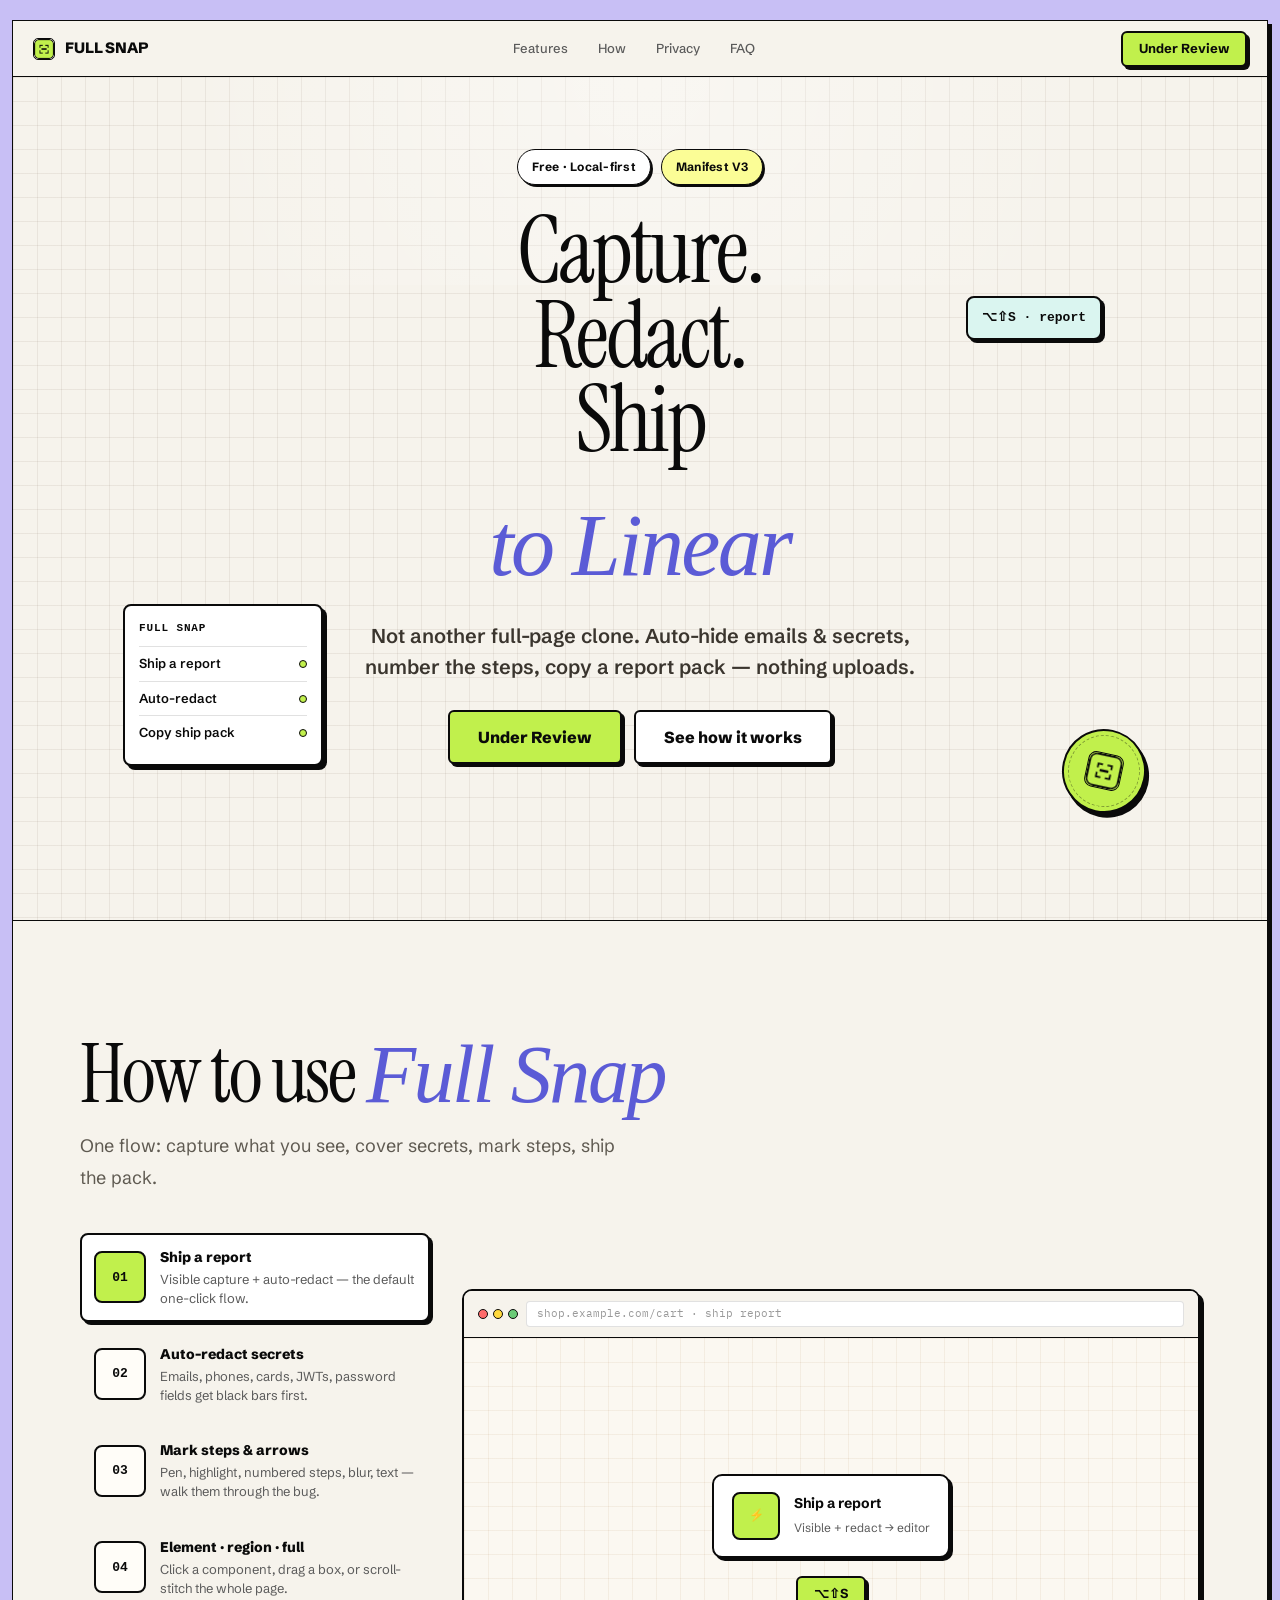
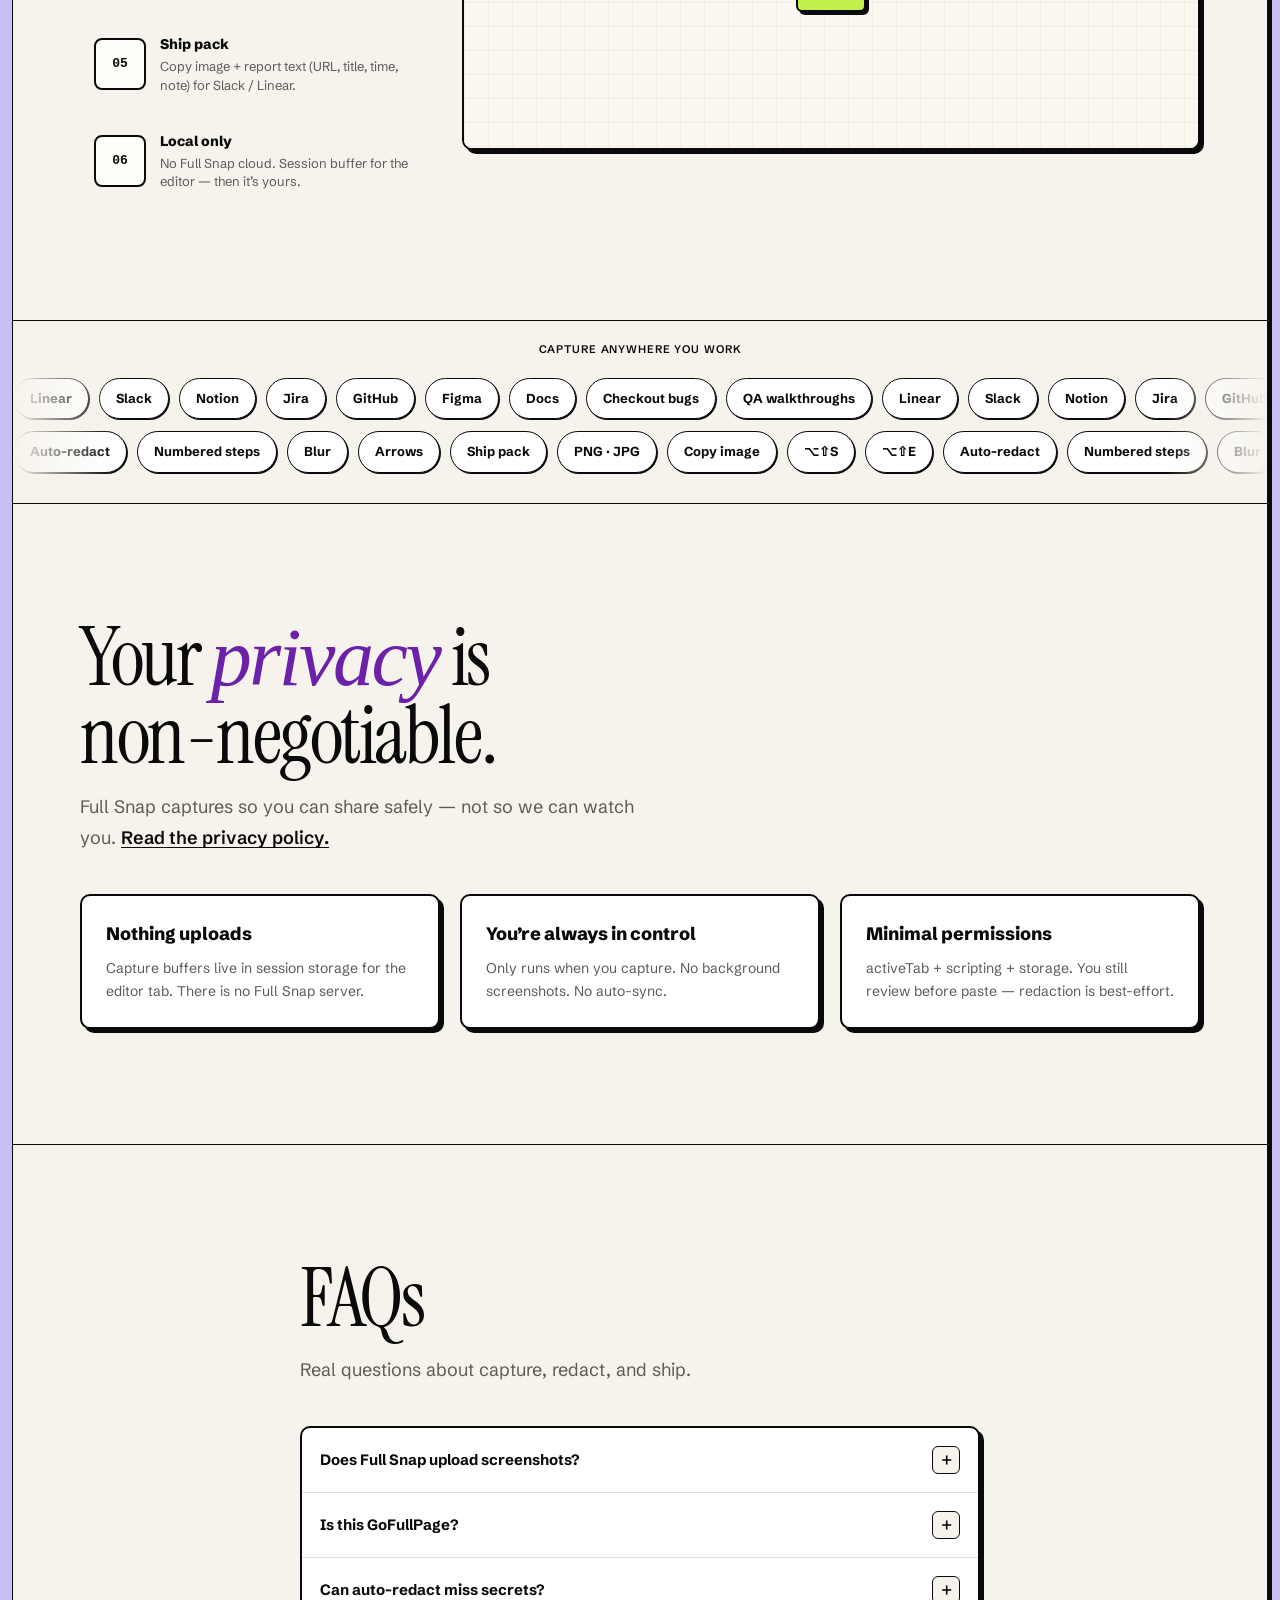
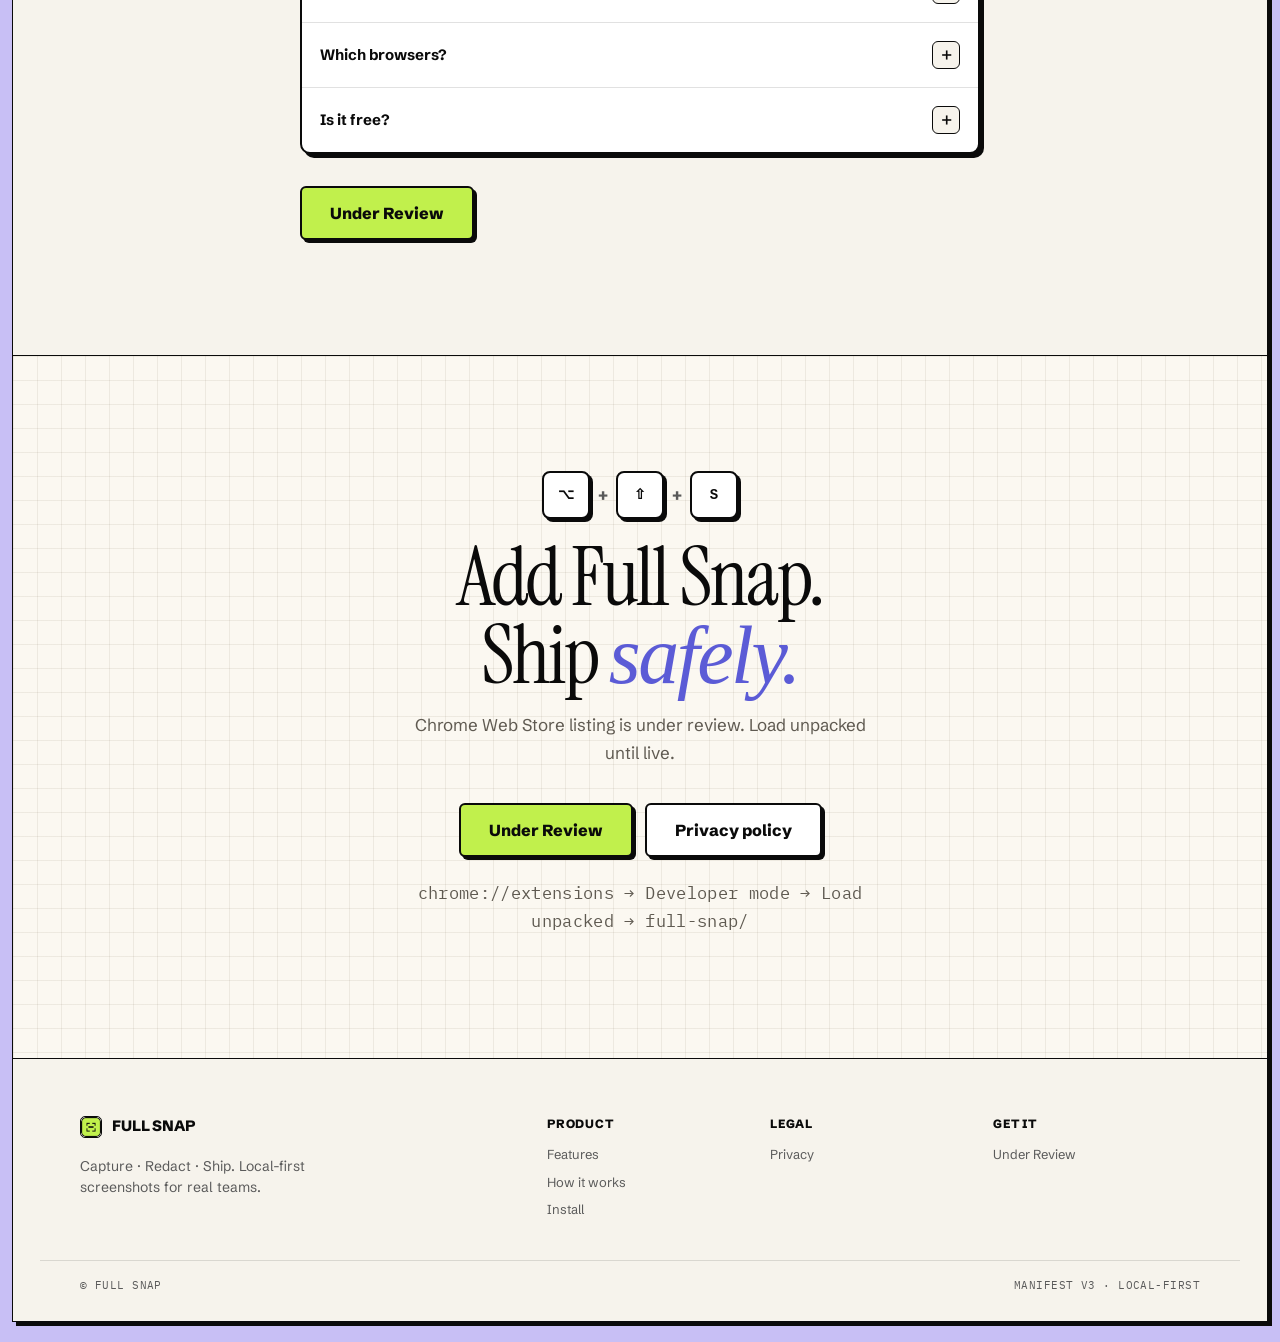
==== commit 92f8c84d: "Remove fake review/testimonial section from Full Snap site." ====
--- a/web/index.html
+++ b/web/index.html
@@ -320,52 +320,6 @@
         </div>
       </section>
 
-      <!-- QUOTES / SOCIAL PROOF -->
-      <section class="section quotes" id="quotes">
-        <div class="section-inner">
-          <div class="section-head reveal">
-            <h2>They stopped <em>leaking emails</em> in bug shots.</h2>
-            <p>PMs, QA, eng — capture, cover, ship. No cloud middleman.</p>
-          </div>
-          <div class="quote-grid">
-            <article class="quote-card reveal" style="--r:-1.2deg">
-              <div class="stars" aria-hidden="true">★★★★★</div>
-              <p>“Ship pack into Linear is stupid useful. Steps on the image, secrets already blacked out.”</p>
-              <footer><strong>Maya R.</strong><span>Design lead · SaaS</span></footer>
-            </article>
-            <article class="quote-card reveal" style="--r:1deg">
-              <div class="stars" aria-hidden="true">★★★★★</div>
-              <p>“Element pick on a modal &gt; full-page stitch every time for component bugs.”</p>
-              <footer><strong>Sam P.</strong><span>Senior Engineer</span></footer>
-            </article>
-            <article class="quote-card reveal" style="--r:-0.8deg">
-              <div class="stars" aria-hidden="true">★★★★★</div>
-              <p>“Finally a screenshot tool that assumes I’m pasting into Slack with customers CC’d.”</p>
-              <footer><strong>Alex Zhao</strong><span>Product Manager</span></footer>
-            </article>
-            <article class="quote-card reveal" style="--r:1.4deg">
-              <div class="stars" aria-hidden="true">★★★★★</div>
-              <p>“Auto-redact + blur is the whole product for support escalations.”</p>
-              <footer><strong>Jordan K.</strong><span>QA Lead</span></footer>
-            </article>
-            <article class="quote-card reveal" style="--r:-1deg">
-              <div class="stars" aria-hidden="true">★★★★★</div>
-              <p>“No account, no upload. Exactly what client work needs.”</p>
-              <footer><strong>Dr. Aiko T.</strong><span>UX Researcher</span></footer>
-            </article>
-            <article class="quote-card reveal" style="--r:0.6deg">
-              <div class="stars" aria-hidden="true">★★★★★</div>
-              <p>“⌥⇧S and I’m in the editor. Number the path, ship pack, done.”</p>
-              <footer><strong>ivy lin</strong><span>Indie founder</span></footer>
-            </article>
-          </div>
-          <p class="trust-line reveal">Free · No account · Local PNG / ship pack</p>
-          <div class="reveal" style="margin-top:28px">
-            <a class="btn btn-primary" href="#install">Under Review</a>
-          </div>
-        </div>
-      </section>
-
       <!-- PRIVACY -->
       <section class="section privacy" id="privacy">
         <div class="section-inner">
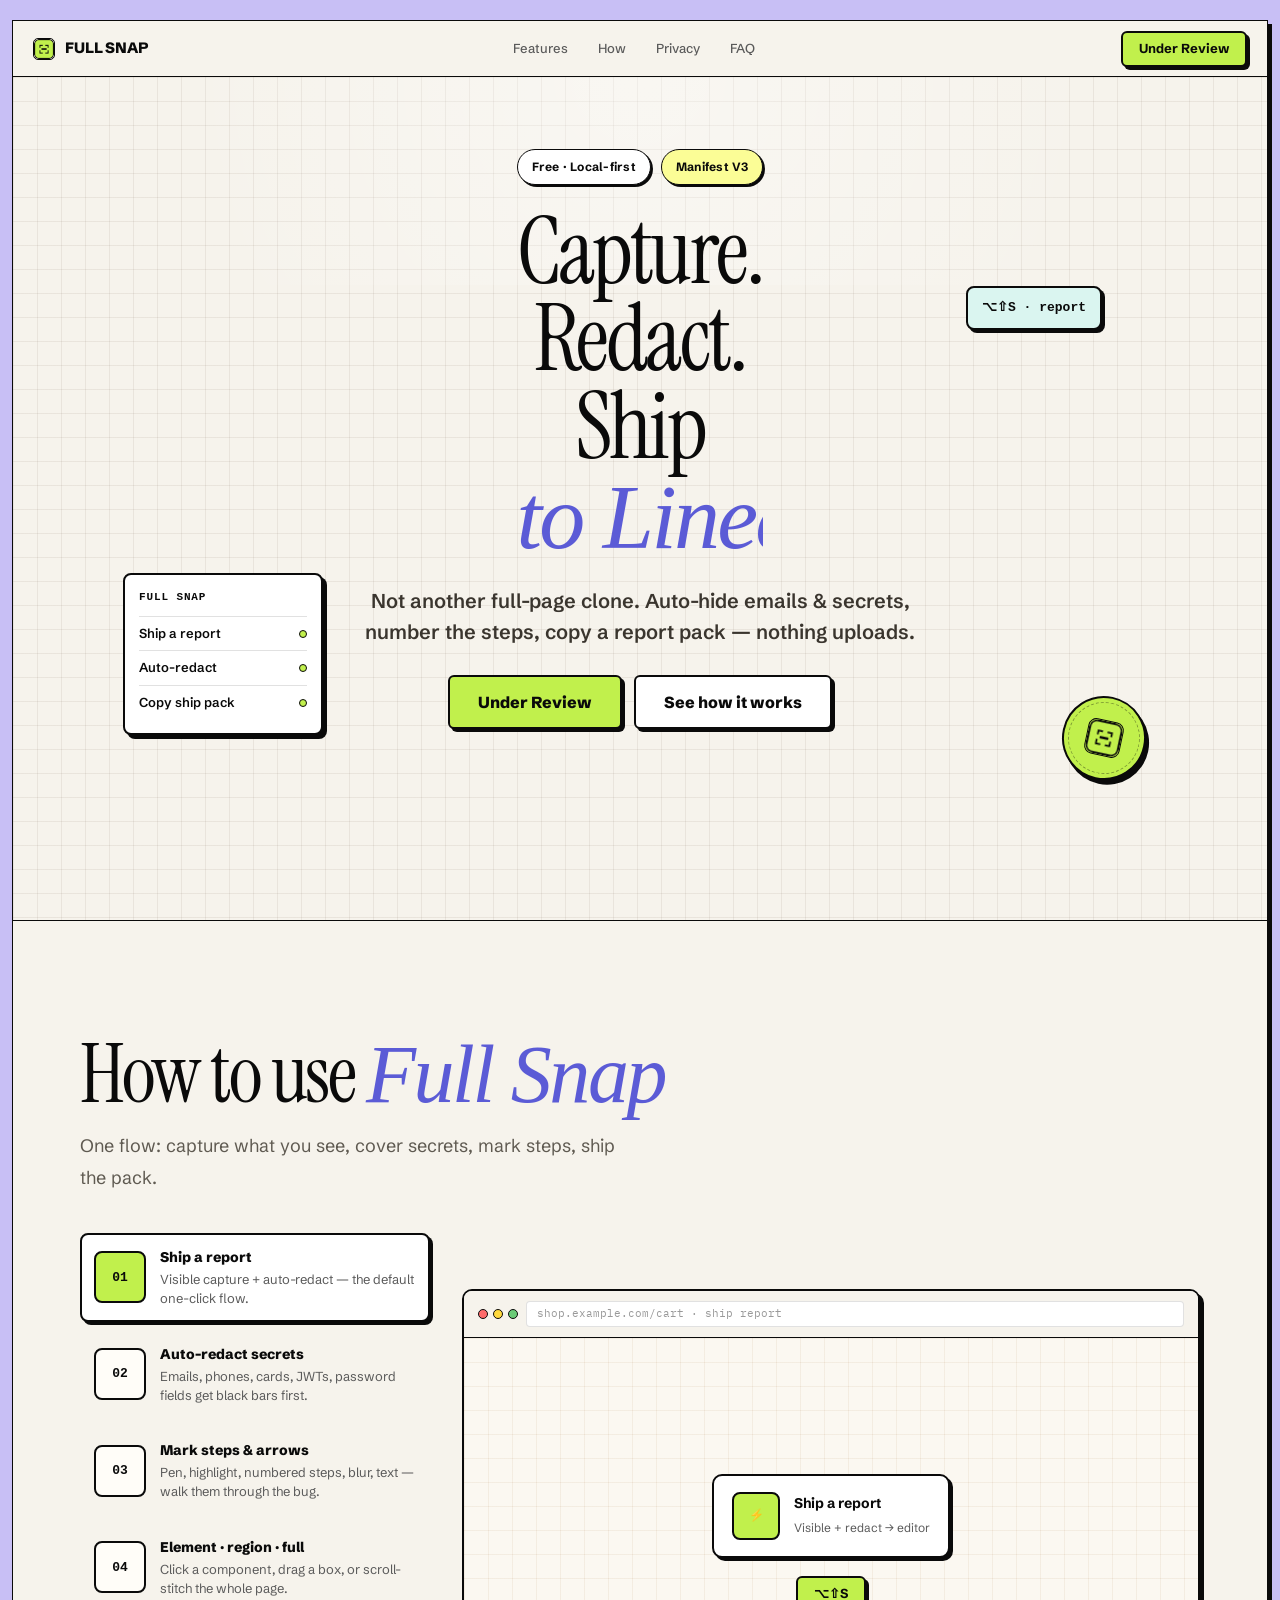
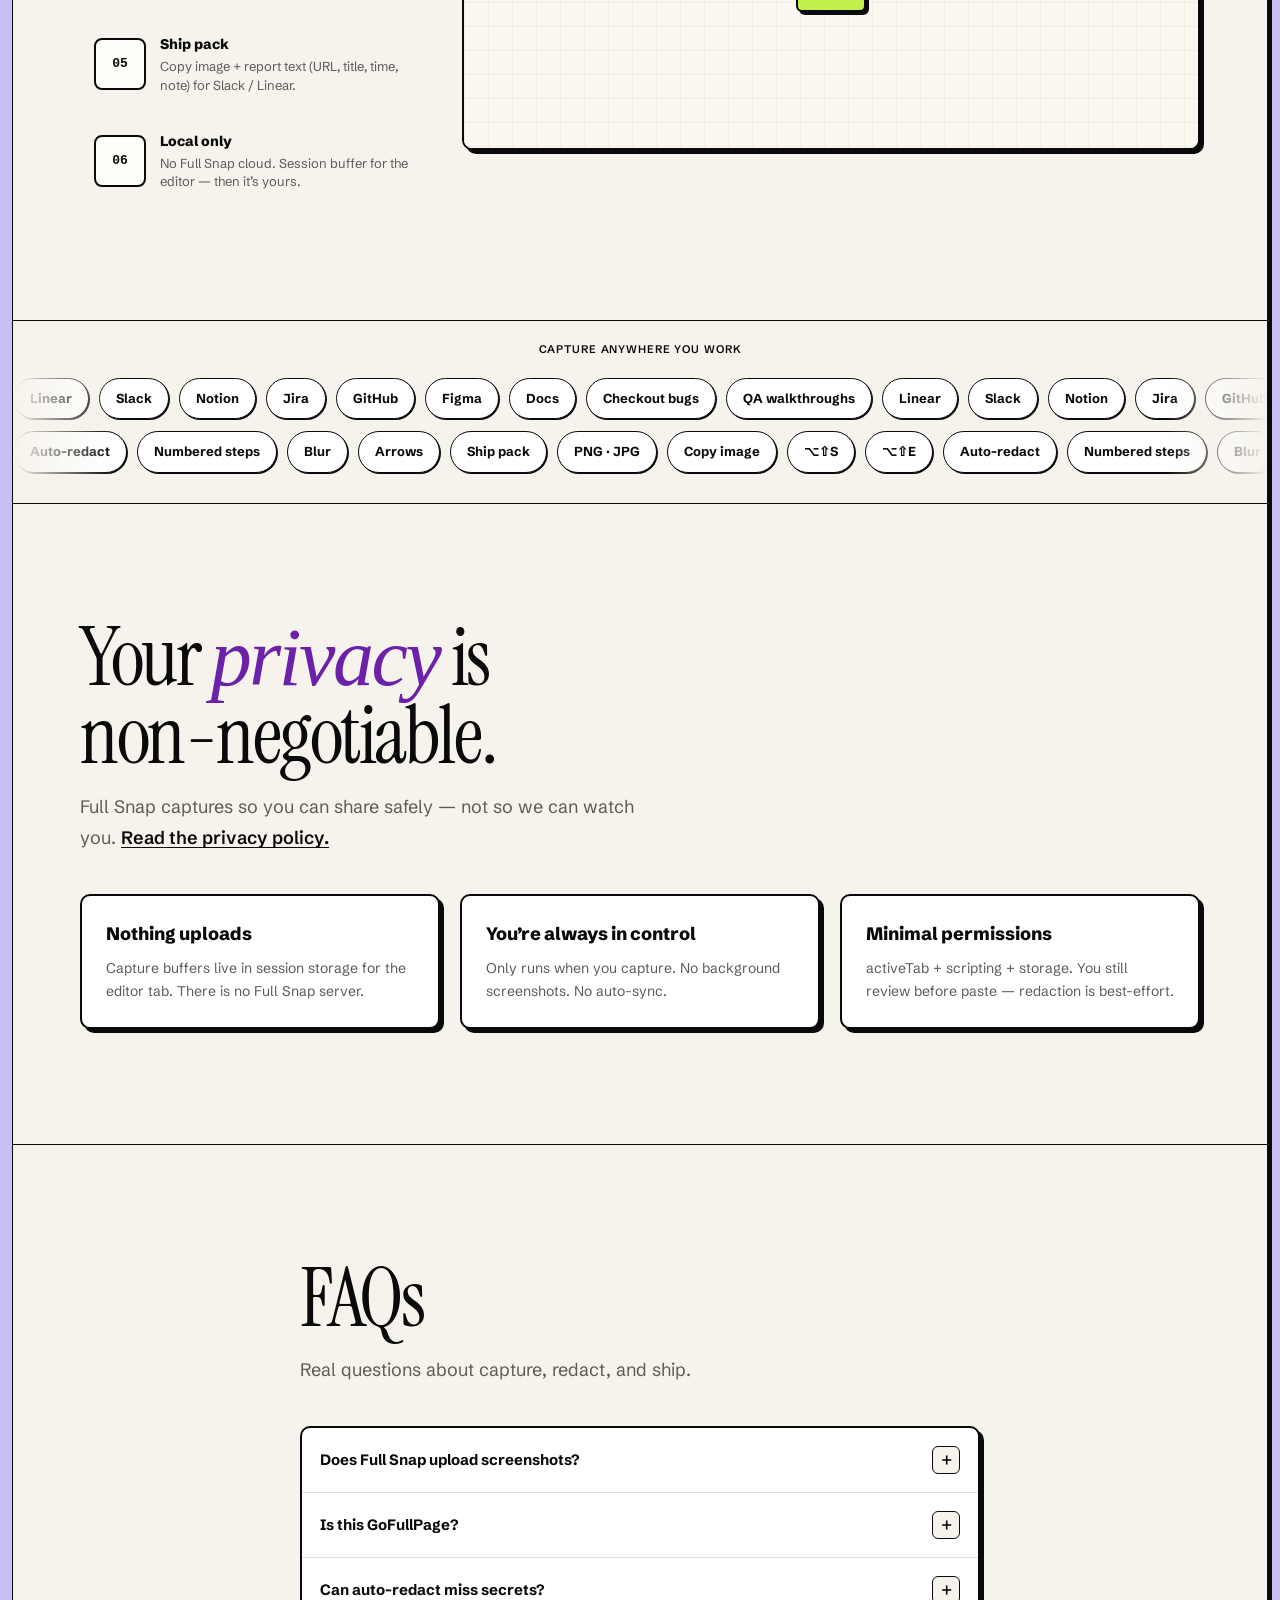
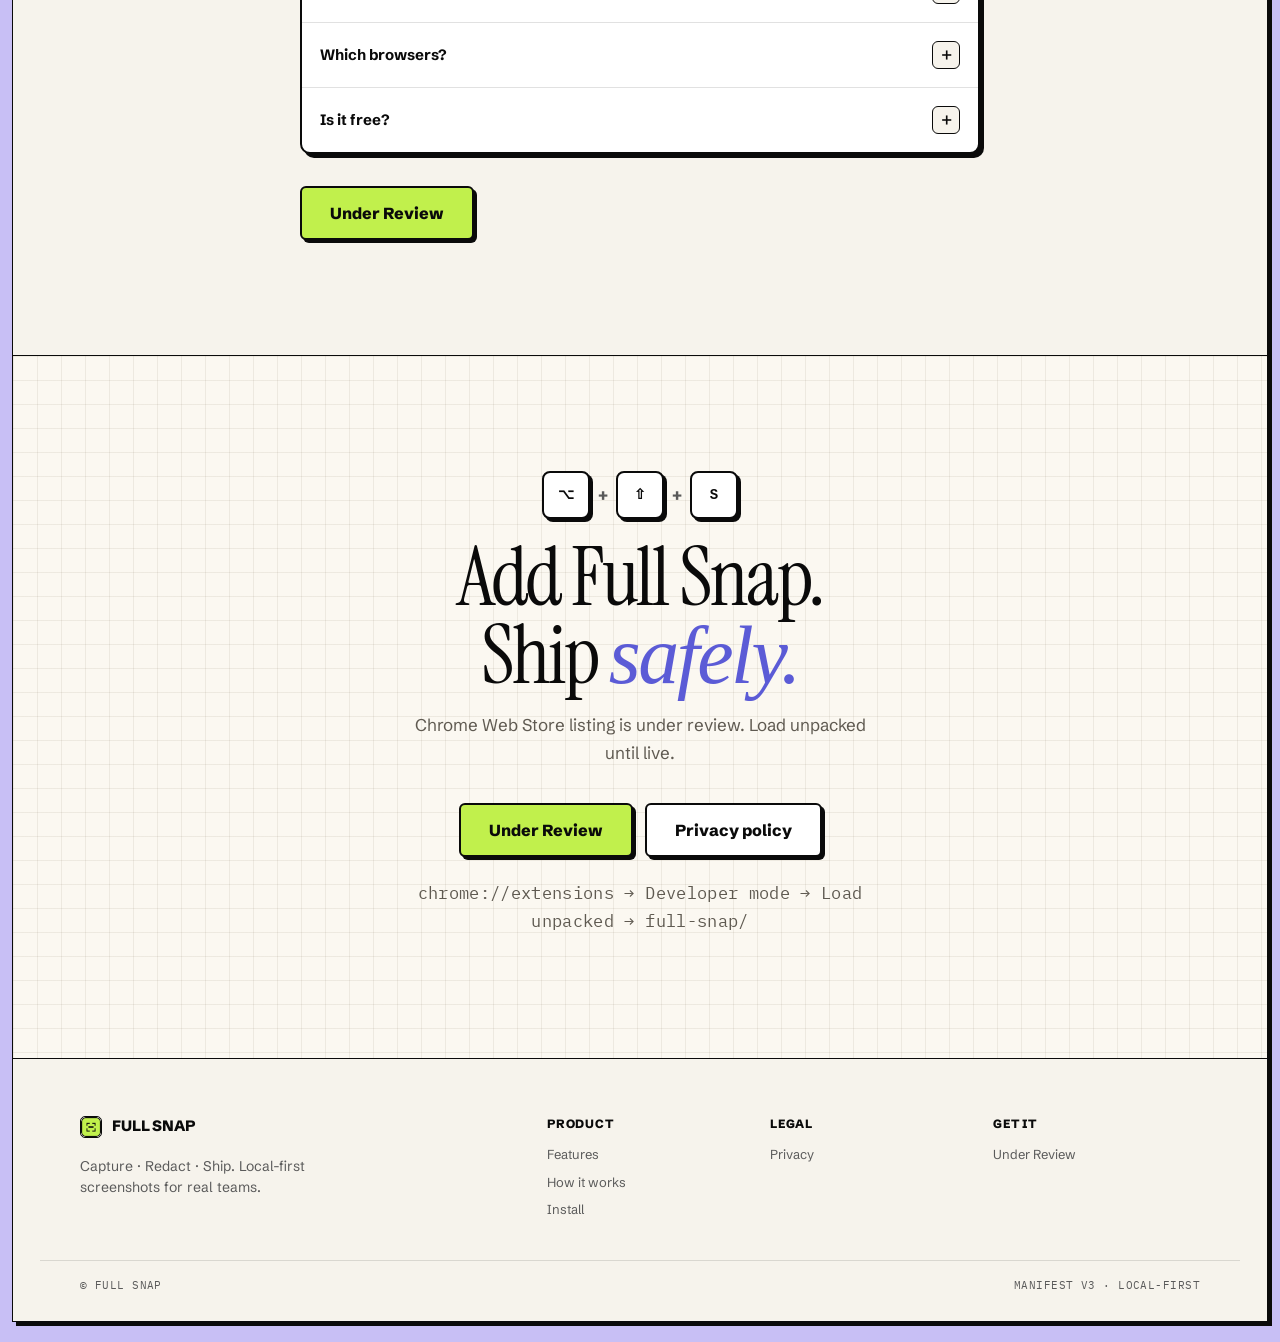
==== commit b2f4c6e3: "Tighten hero spacing between Ship and rotating line." ====
--- a/web/index.html
+++ b/web/index.html
@@ -83,14 +83,14 @@
             <span class="hero-title-line">Capture.</span>
             <span class="hero-title-line">Redact.</span>
             <span class="hero-title-line">Ship</span>
+            <span class="hero-title-line hero-rotate" data-rotate aria-live="polite">
+              <span class="rotate-item is-active" data-color="#4285F4">to Slack</span>
+              <span class="rotate-item" data-color="#5B5BD6">to Linear</span>
+              <span class="rotate-item" data-color="#16a34a">bug reports</span>
+              <span class="rotate-item" data-color="#b45309">without leaks</span>
+              <span class="rotate-item" data-color="#F26B3A">in one pack</span>
+            </span>
           </h1>
-          <div class="hero-rotate reveal" data-rotate aria-live="polite">
-            <span class="rotate-item is-active" data-color="#4285F4">to Slack</span>
-            <span class="rotate-item" data-color="#5B5BD6">to Linear</span>
-            <span class="rotate-item" data-color="#16a34a">bug reports</span>
-            <span class="rotate-item" data-color="#b45309">without leaks</span>
-            <span class="rotate-item" data-color="#F26B3A">in one pack</span>
-          </div>
 
           <p class="hero-sub reveal">
             Not another full-page clone. Auto-hide emails &amp; secrets, number the steps, copy a report pack — nothing uploads.
--- a/web/site.css
+++ b/web/site.css
@@ -325,30 +325,32 @@
   font-family: var(--font-serif);
   font-weight: 400;
   font-size: clamp(3.2rem, 8vw, 5.75rem);
-  line-height: 0.92;
+  line-height: 0.95;
   letter-spacing: -0.03em;
-  max-width: 11ch;
+  max-width: 12ch;
+  text-align: center;
 }
 
 .hero-title-line {
   display: block;
 }
 
-/* Dedicated rotator row — same pattern as Clico's "Google Docs" line */
-.hero-rotate {
+/* Rotator is a title line — same size, tight stack with Capture / Redact / Ship */
+.hero-title .hero-rotate {
   position: relative;
+  display: block;
   z-index: 20;
   width: 100%;
-  max-width: 920px;
-  height: clamp(3.6rem, 9vw, 6.5rem);
-  margin-top: 0.35em;
+  height: 1em;
+  margin: 0;
+  padding: 0;
   overflow: hidden;
-  font-family: var(--font-serif);
-  font-size: clamp(2.8rem, 7.5vw, 5.5rem);
-  font-weight: 400;
+  font-family: inherit;
+  font-size: 1em;
+  font-weight: inherit;
   font-style: italic;
   line-height: 1;
-  letter-spacing: -0.03em;
+  letter-spacing: inherit;
   text-align: center;
 }
 
@@ -359,11 +361,11 @@
   width: max-content;
   max-width: 100%;
   margin: 0;
-  padding: 0 8px;
+  padding: 0;
   color: #4285f4;
   opacity: 0;
-  transform: translate(-50%, calc(-50% + 12px));
-  filter: blur(4px);
+  transform: translate(-50%, calc(-50% + 0.12em));
+  filter: blur(3px);
   transition: opacity 380ms ease, transform 380ms ease, filter 380ms ease, color 200ms;
   pointer-events: none;
   white-space: nowrap;
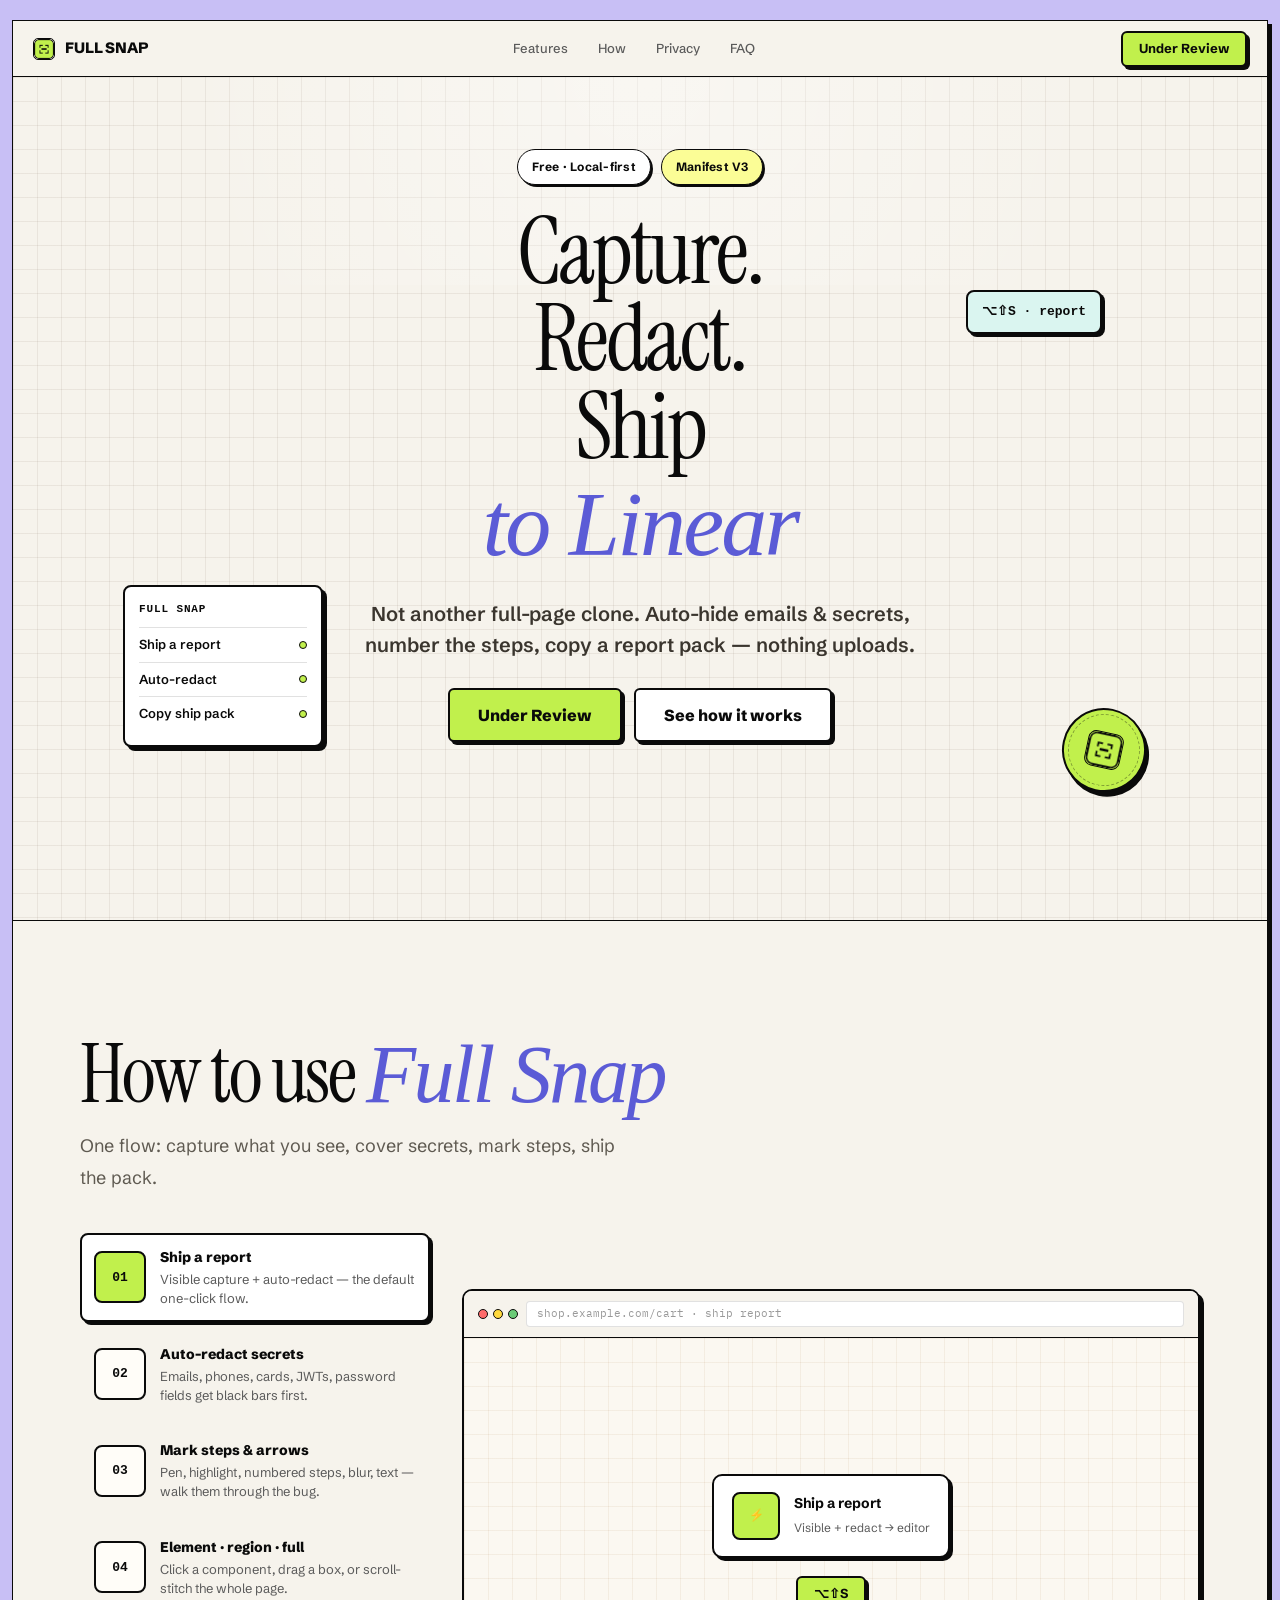
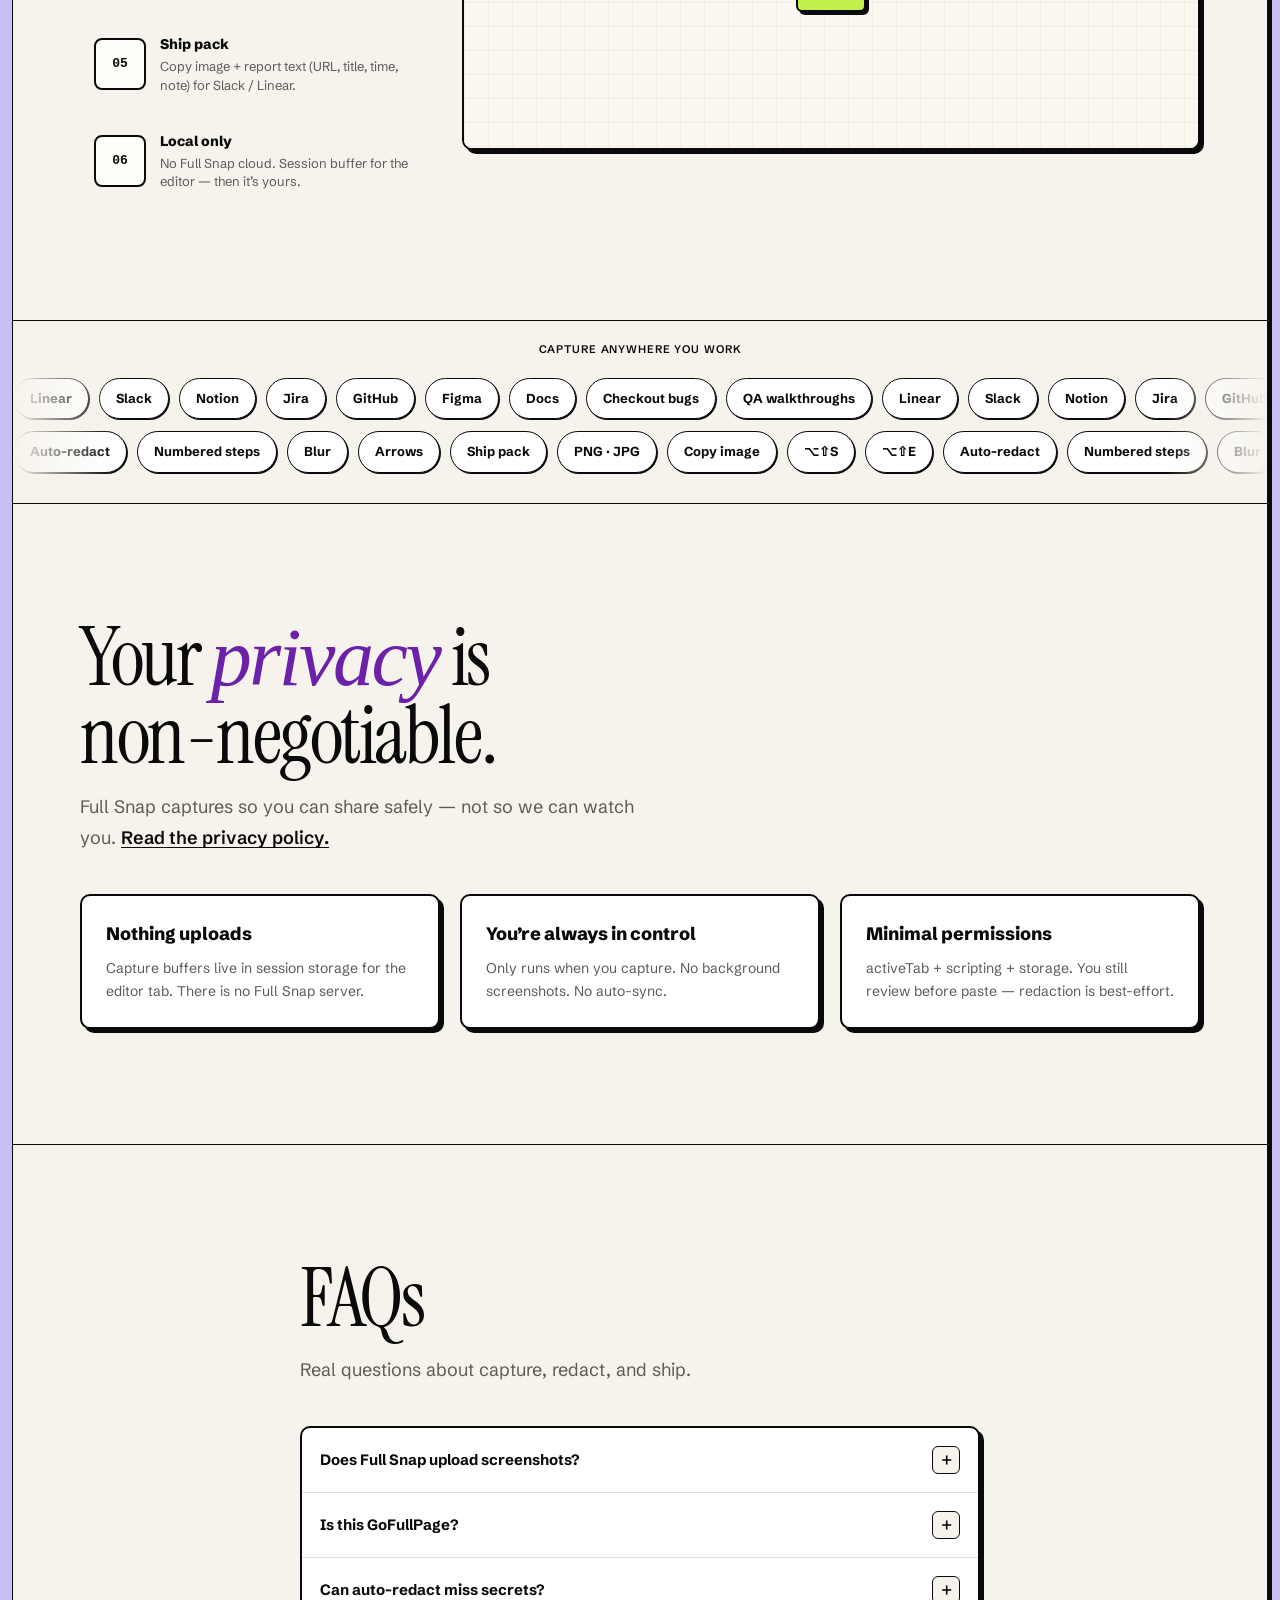
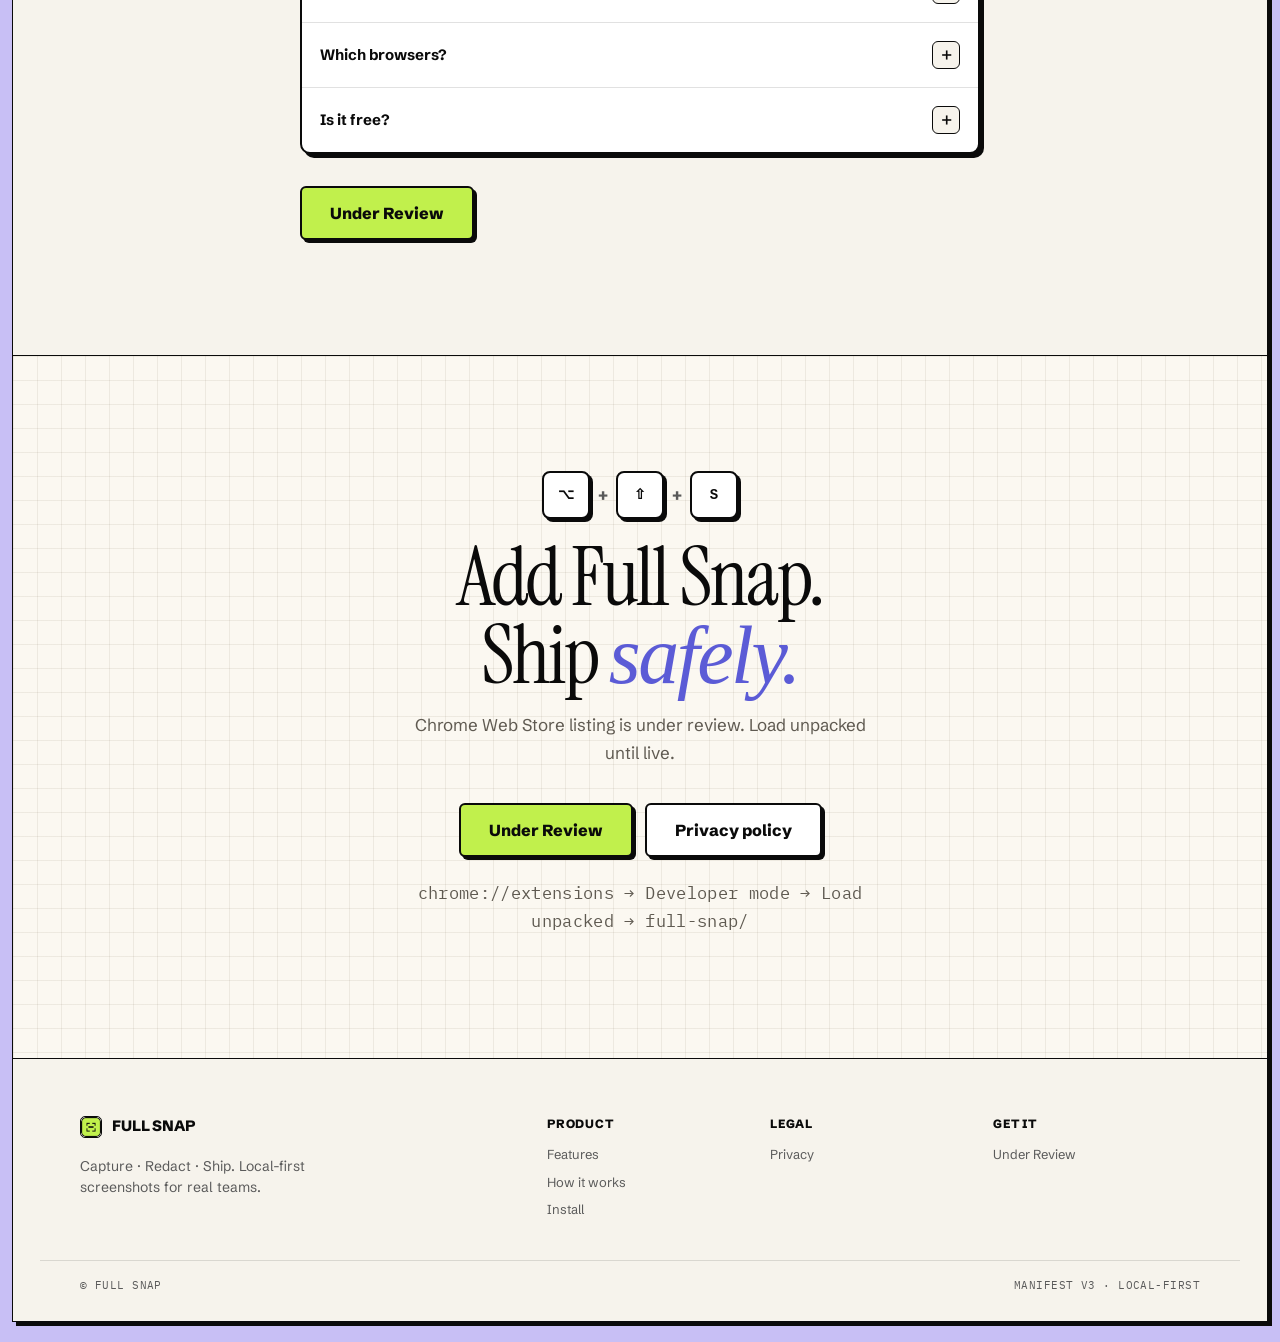
==== commit 3a66b60f: "Fix rotating hero phrase clipping under Ship." ====
--- a/web/index.html
+++ b/web/index.html
@@ -87,8 +87,8 @@
               <span class="rotate-item is-active" data-color="#4285F4">to Slack</span>
               <span class="rotate-item" data-color="#5B5BD6">to Linear</span>
               <span class="rotate-item" data-color="#16a34a">bug reports</span>
-              <span class="rotate-item" data-color="#b45309">without leaks</span>
-              <span class="rotate-item" data-color="#F26B3A">in one pack</span>
+              <span class="rotate-item" data-color="#b45309">no leaks</span>
+              <span class="rotate-item" data-color="#F26B3A">one pack</span>
             </span>
           </h1>
 
--- a/web/site.css
+++ b/web/site.css
@@ -327,7 +327,8 @@
   font-size: clamp(3.2rem, 8vw, 5.75rem);
   line-height: 0.95;
   letter-spacing: -0.03em;
-  max-width: 12ch;
+  max-width: none;
+  width: 100%;
   text-align: center;
 }
 
@@ -335,21 +336,23 @@
   display: block;
 }
 
-/* Rotator is a title line — same size, tight stack with Capture / Redact / Ship */
+/* Rotator: full hero width so long phrases aren't clipped */
 .hero-title .hero-rotate {
   position: relative;
   display: block;
   z-index: 20;
   width: 100%;
-  height: 1em;
-  margin: 0;
-  padding: 0;
+  max-width: none;
+  /* room for italic overflow + blur, still tight under "Ship" */
+  height: 1.12em;
+  margin: 0.02em 0 0;
+  padding: 0 0.1em;
   overflow: hidden;
   font-family: inherit;
   font-size: 1em;
   font-weight: inherit;
   font-style: italic;
-  line-height: 1;
+  line-height: 1.12;
   letter-spacing: inherit;
   text-align: center;
 }
@@ -359,16 +362,17 @@
   left: 50%;
   top: 50%;
   width: max-content;
-  max-width: 100%;
+  max-width: min(100%, 18ch);
   margin: 0;
-  padding: 0;
+  padding: 0 0.15em;
   color: #4285f4;
   opacity: 0;
-  transform: translate(-50%, calc(-50% + 0.12em));
+  transform: translate(-50%, calc(-50% + 0.1em));
   filter: blur(3px);
   transition: opacity 380ms ease, transform 380ms ease, filter 380ms ease, color 200ms;
   pointer-events: none;
   white-space: nowrap;
+  overflow: visible;
 }
 
 .rotate-item.is-active {
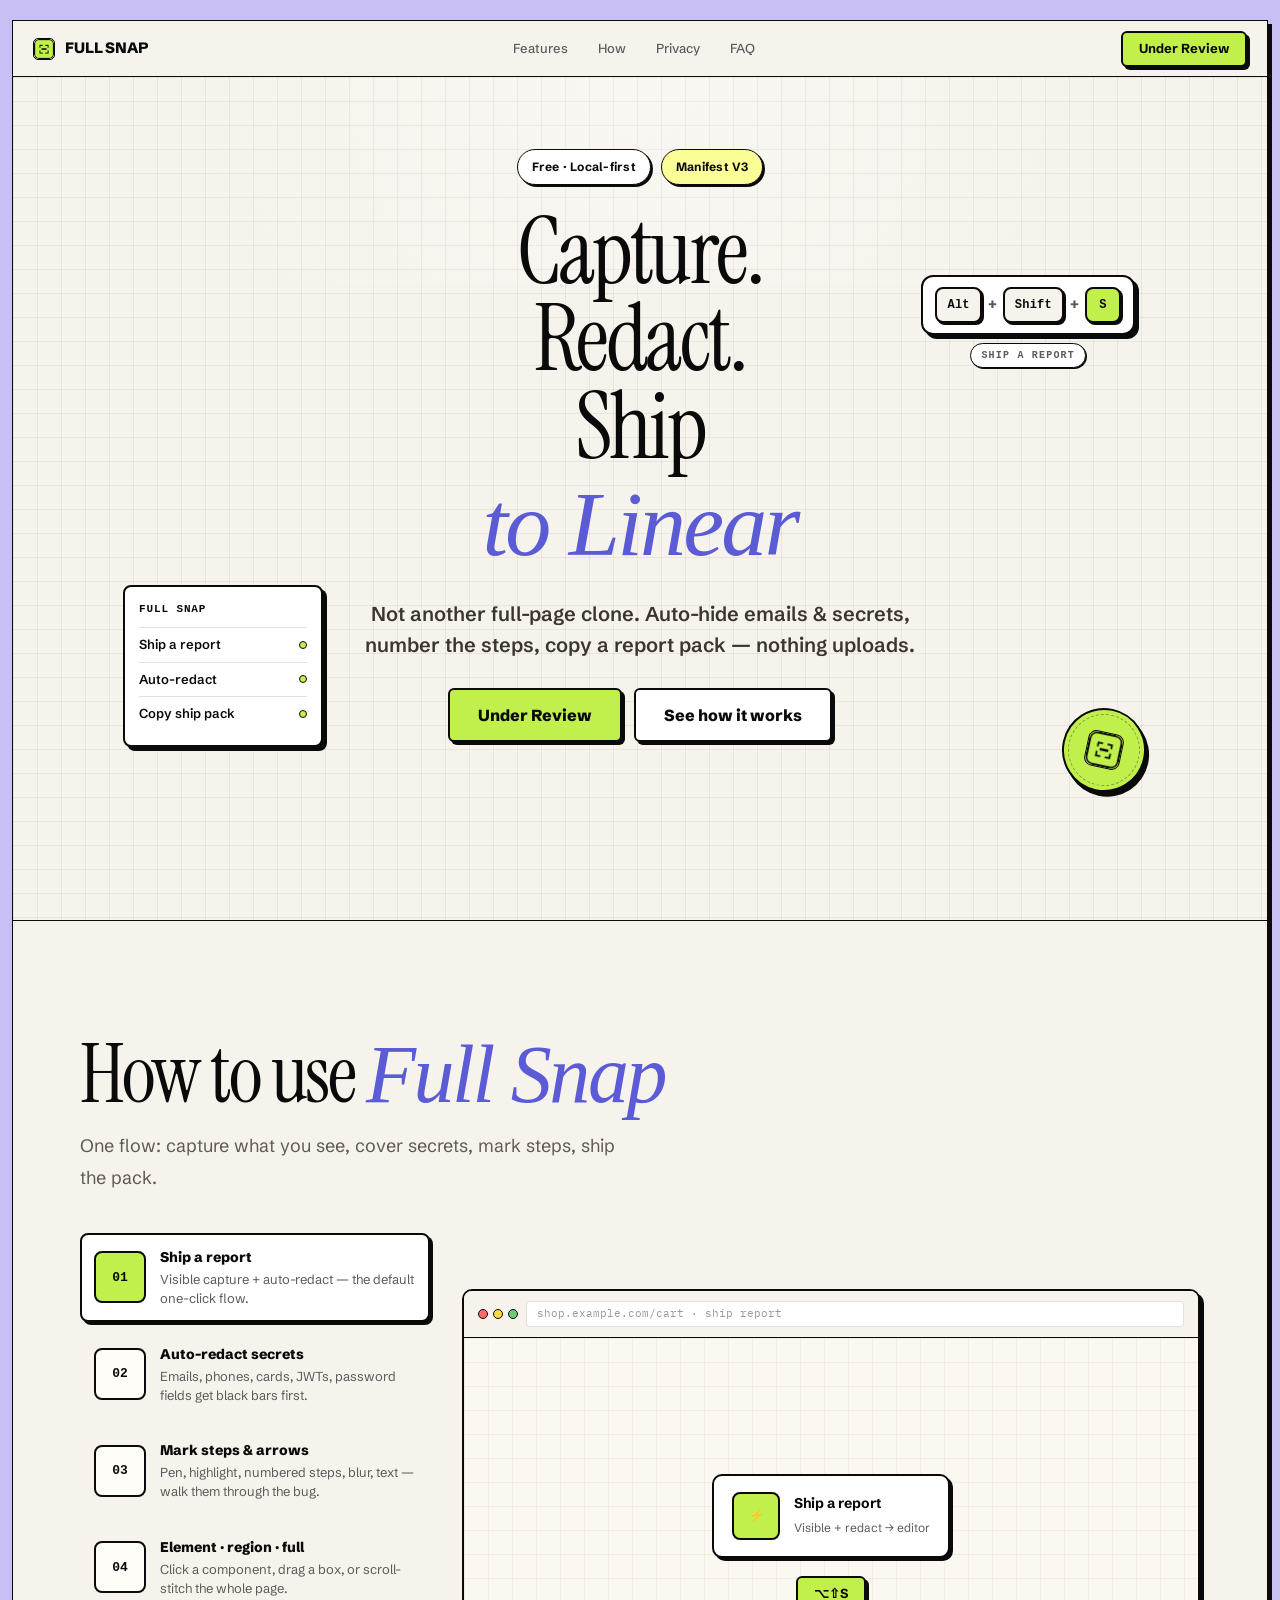
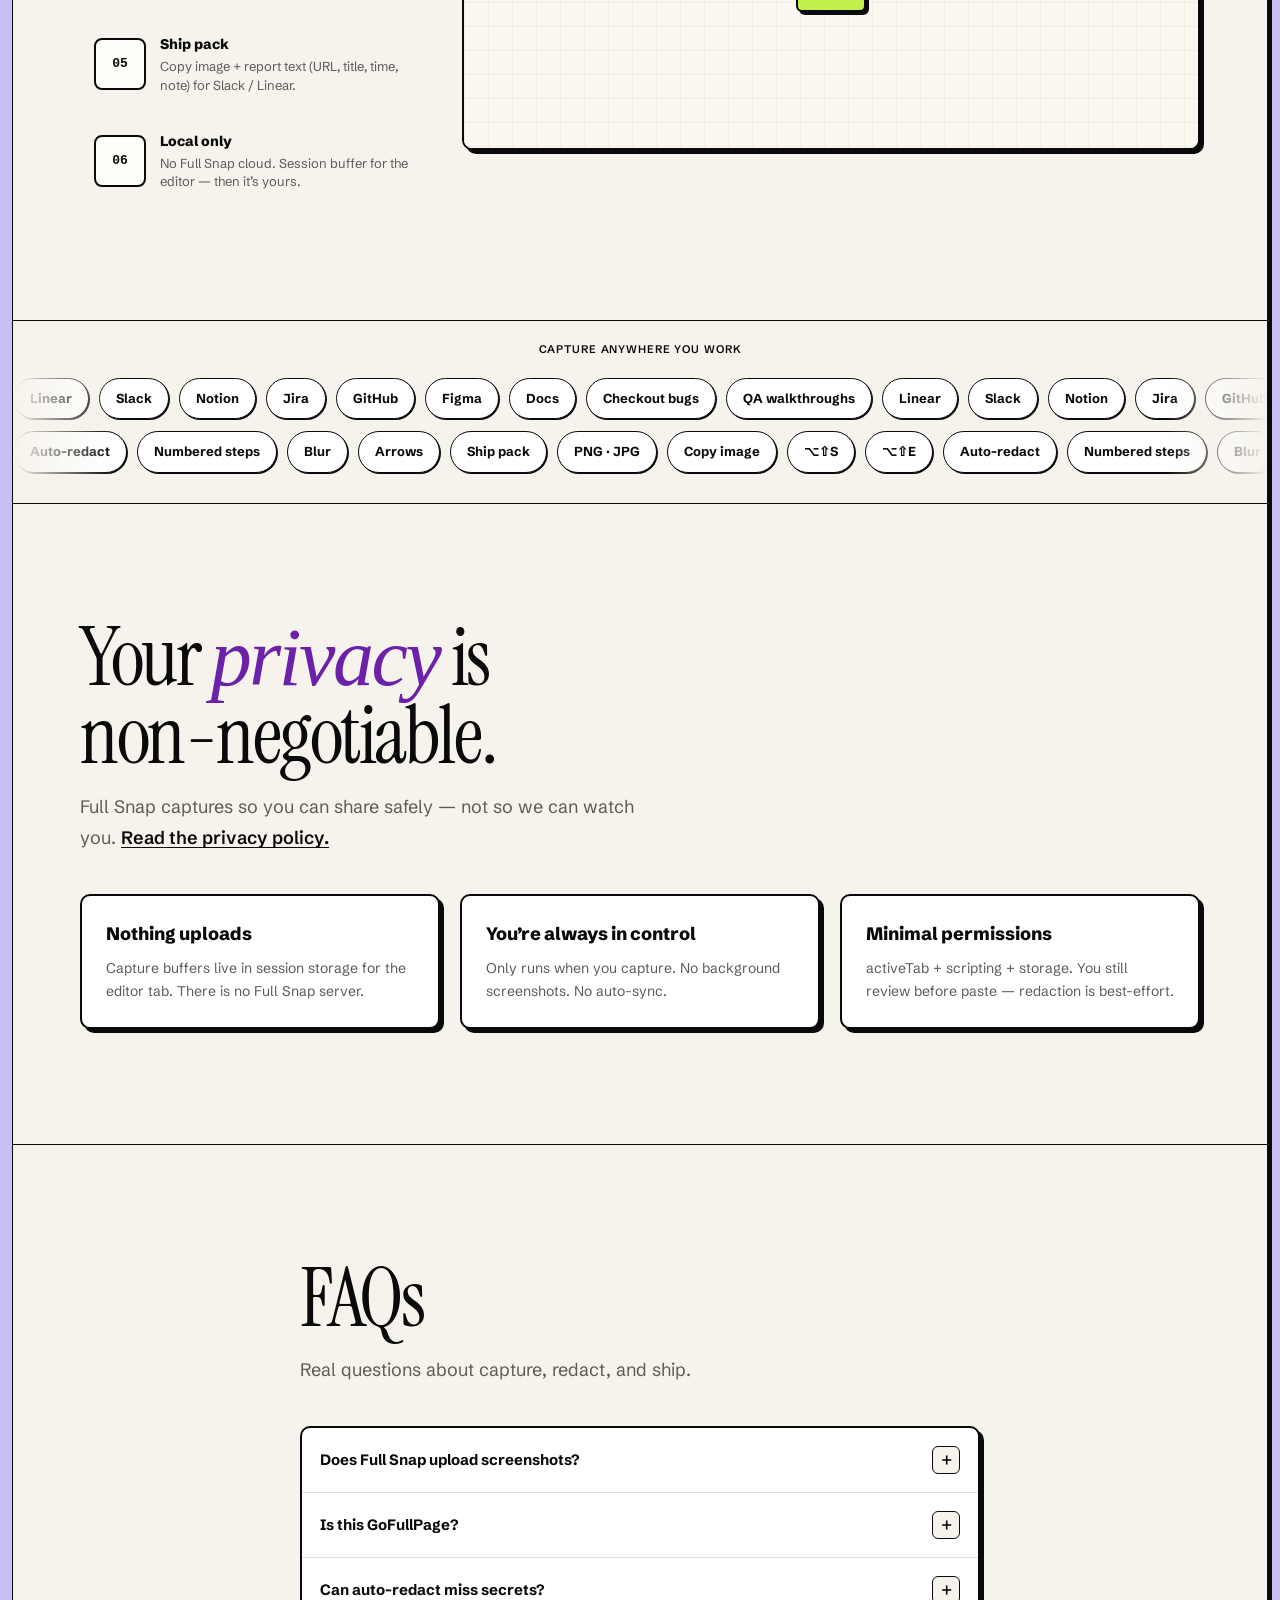
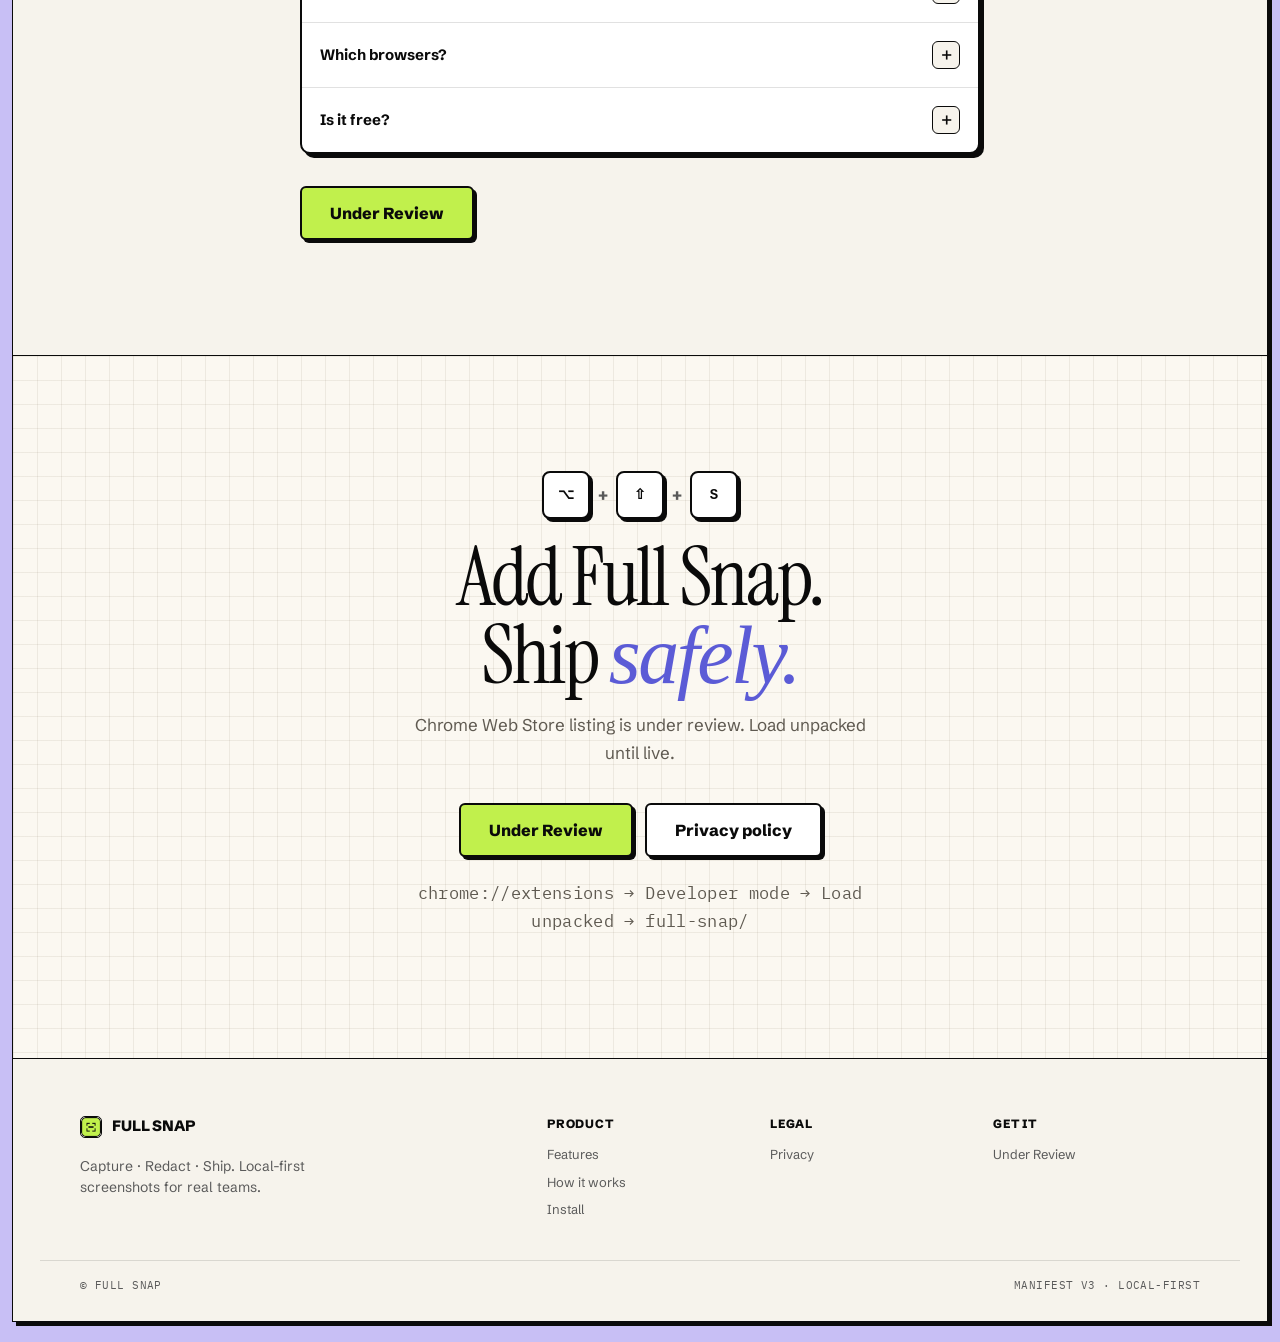
==== commit 95524133: "Restyle hero shortcut as keycaps instead of broken unicode chip." ====
--- a/web/index.html
+++ b/web/index.html
@@ -110,7 +110,14 @@
             </div>
           </div>
           <div class="hero-float-card hero-float-card--b" aria-hidden="true">
-            <div class="float-chip">⌥⇧S · report</div>
+            <div class="float-keys">
+              <span class="float-key">Alt</span>
+              <span class="float-key-plus">+</span>
+              <span class="float-key">Shift</span>
+              <span class="float-key-plus">+</span>
+              <span class="float-key float-key--lime">S</span>
+            </div>
+            <span class="float-keys-label">Ship a report</span>
           </div>
           <a class="hero-orb" href="#install" aria-label="Under Review">
             <span class="hero-orb-ring" aria-hidden="true"></span>
--- a/web/site.css
+++ b/web/site.css
@@ -430,10 +430,18 @@
 }
 
 .hero-float-card--b {
-  right: 8%;
-  top: 28%;
-  --r: 8deg;
+  right: 5%;
+  top: 26%;
+  --r: 6deg;
   animation: float 4.8s ease-in-out infinite reverse;
+  display: none;
+  flex-direction: column;
+  align-items: center;
+  gap: 8px;
+}
+
+@media (min-width: 960px) {
+  .hero-float-card--b { display: flex; }
 }
 
 .mock-popup {
@@ -473,15 +481,57 @@
   border: 1.5px solid var(--border);
 }
 
-.float-chip {
-  padding: 10px 14px;
+.float-keys {
+  display: flex;
+  align-items: center;
+  gap: 6px;
+  padding: 10px 12px;
+  border: 2px solid var(--border);
+  border-radius: 12px;
+  background: var(--bg-white);
+  box-shadow: 4px 4px 0 var(--border);
+}
+
+.float-key {
+  min-width: 36px;
+  height: 36px;
+  padding: 0 10px;
+  display: inline-flex;
+  align-items: center;
+  justify-content: center;
   border: 2px solid var(--border);
   border-radius: 8px;
-  background: #daf5f0;
-  box-shadow: var(--shadow-2);
+  background: #f6f3ec;
+  box-shadow: 2px 2px 0 var(--border);
   font-family: var(--font-mono);
-  font-size: 13px;
+  font-size: 12px;
+  font-weight: 800;
+  letter-spacing: 0.02em;
+  color: var(--ink);
+}
+
+.float-key--lime {
+  background: var(--lime);
+}
+
+.float-key-plus {
+  font-weight: 800;
+  font-size: 14px;
+  color: var(--ink-secondary);
+}
+
+.float-keys-label {
+  font-family: var(--font-mono);
+  font-size: 10px;
   font-weight: 700;
+  letter-spacing: 0.12em;
+  text-transform: uppercase;
+  color: var(--ink-secondary);
+  background: var(--bg-white);
+  border: 1.5px solid var(--border);
+  border-radius: 999px;
+  padding: 4px 10px;
+  box-shadow: 1px 1px 0 var(--border);
 }
 
 .hero-orb {
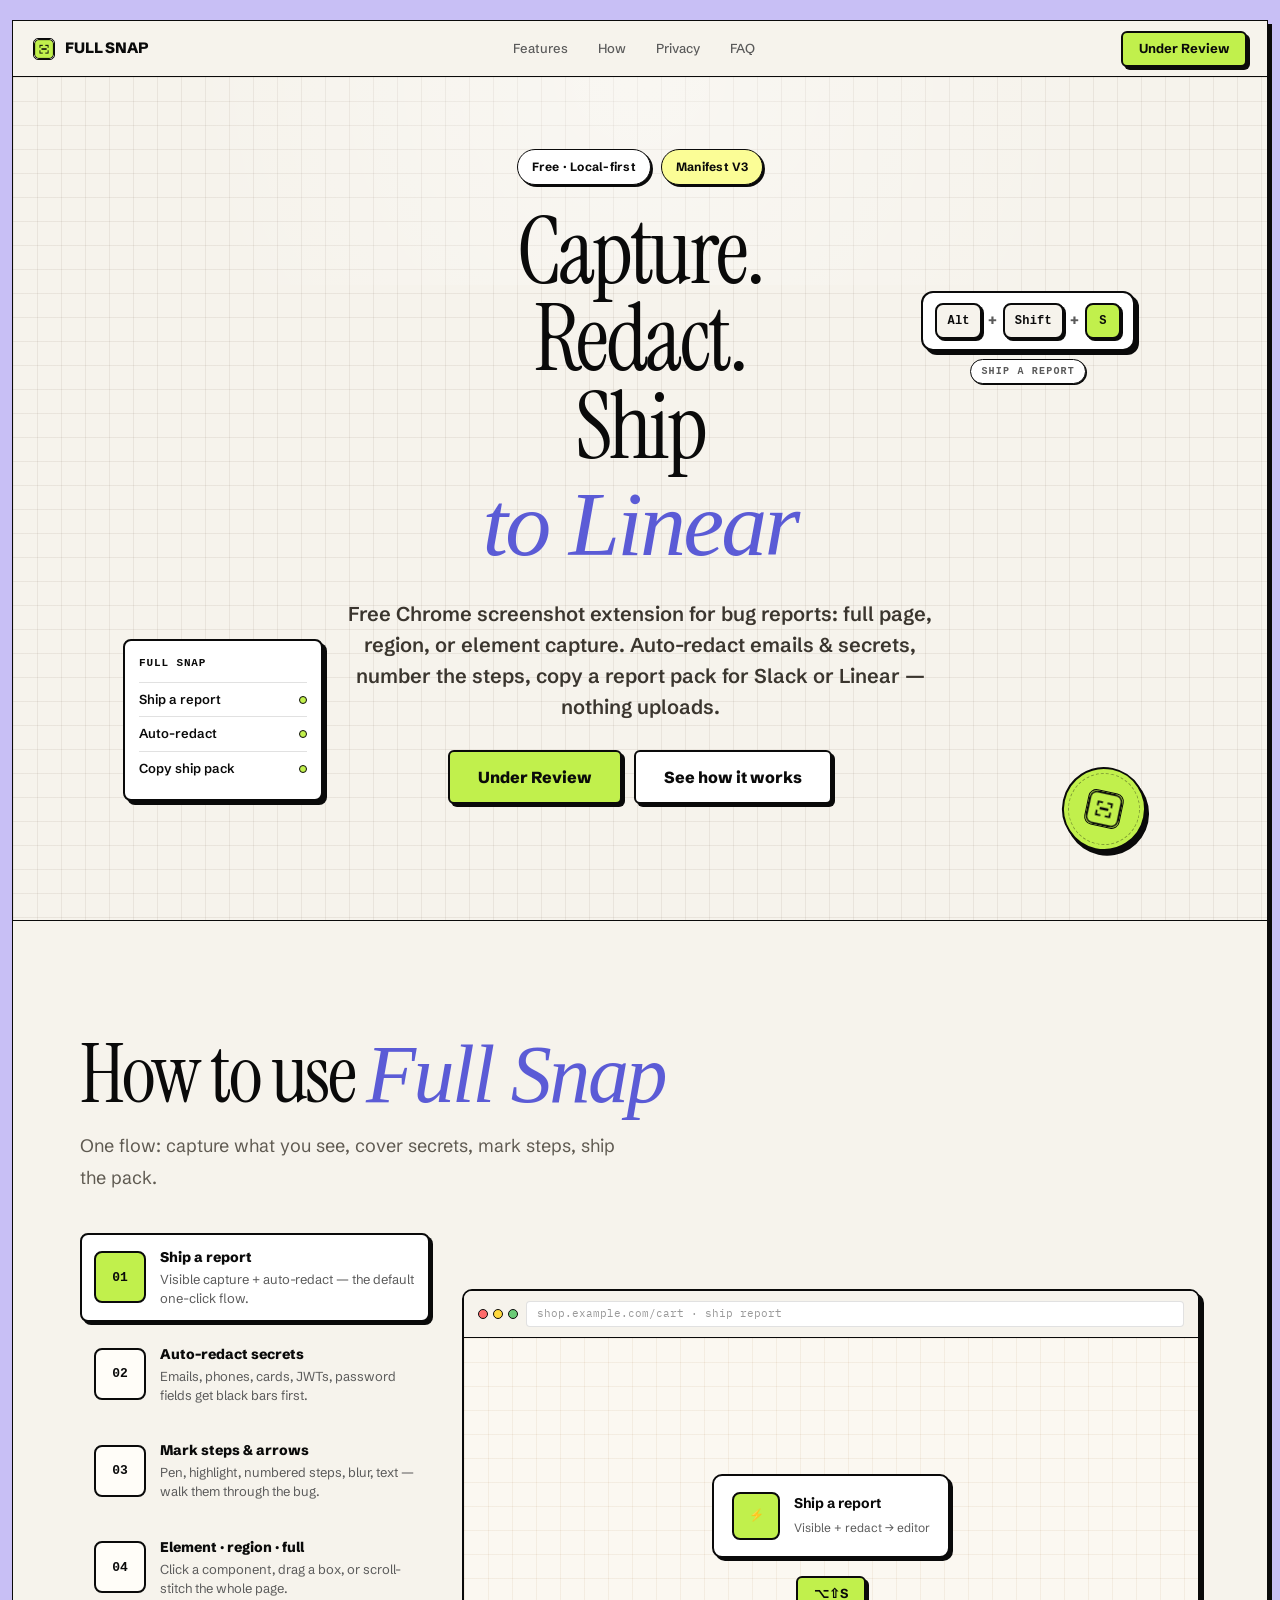
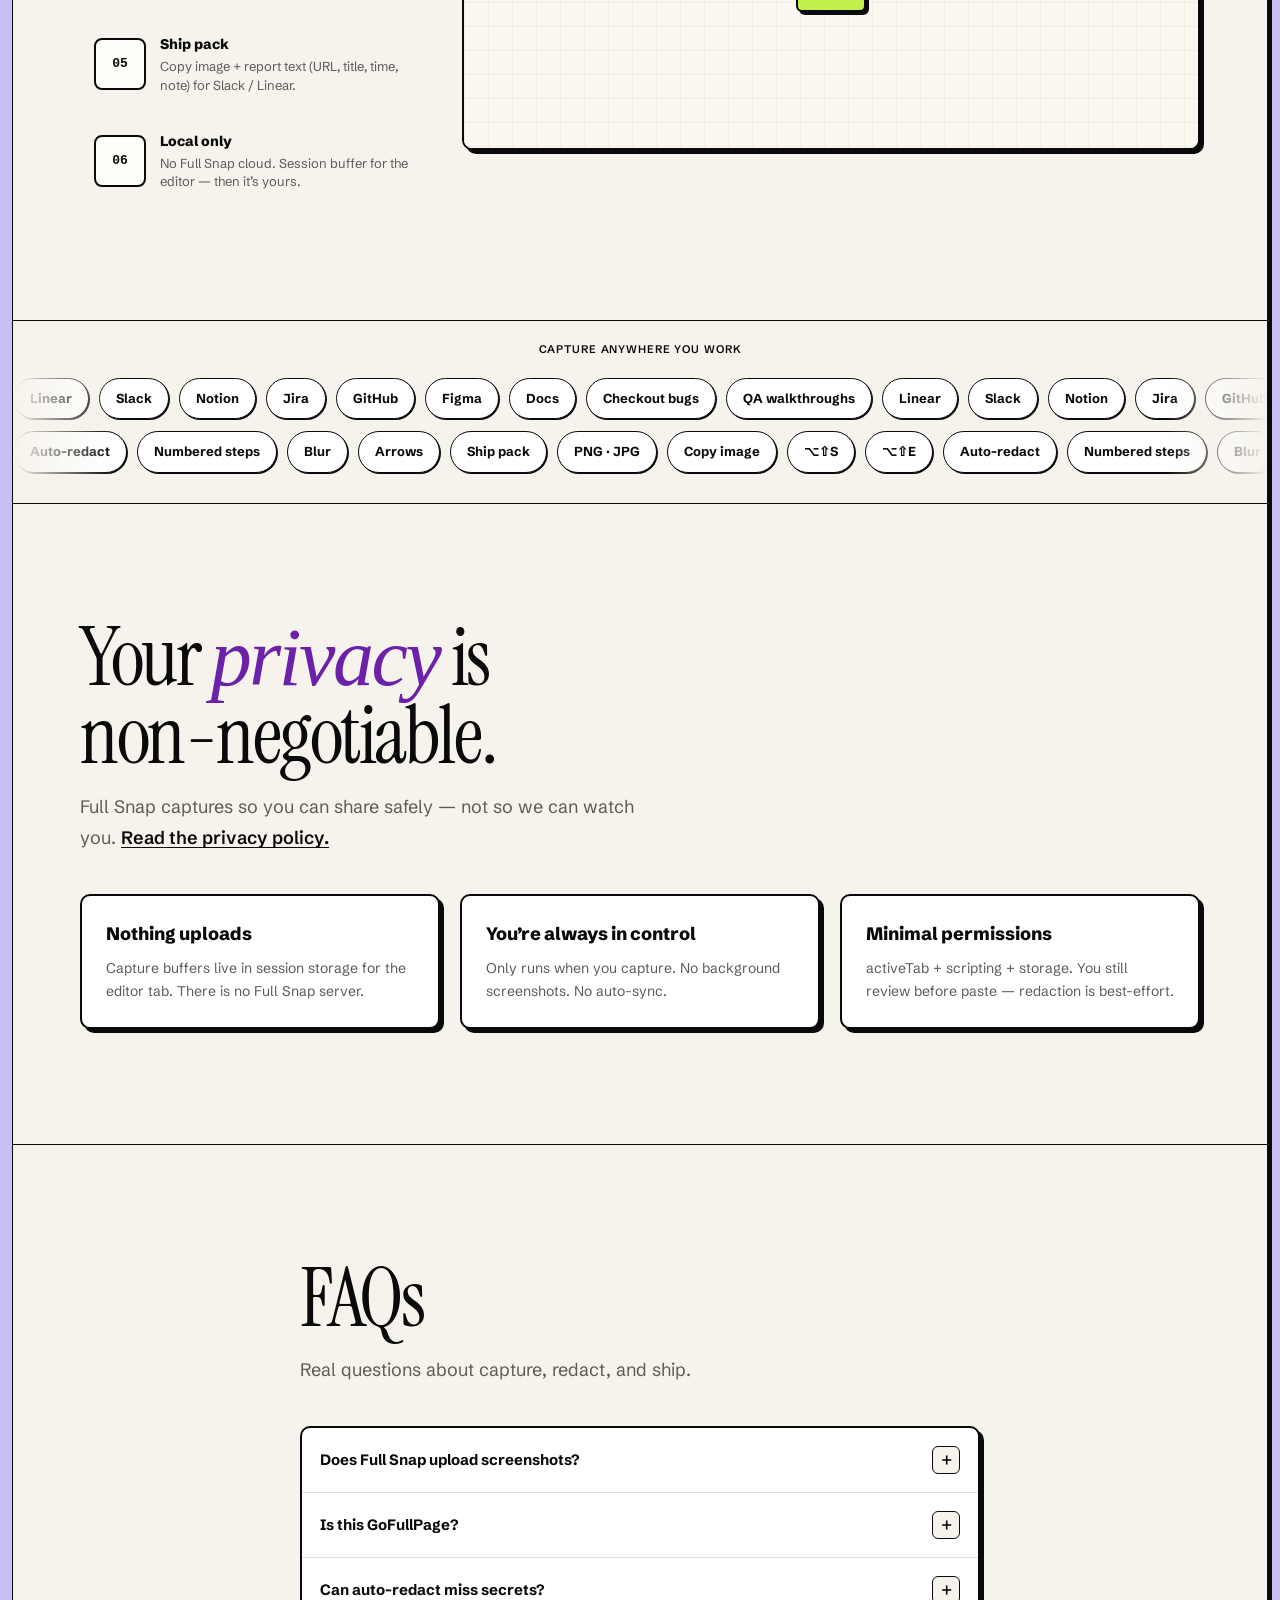
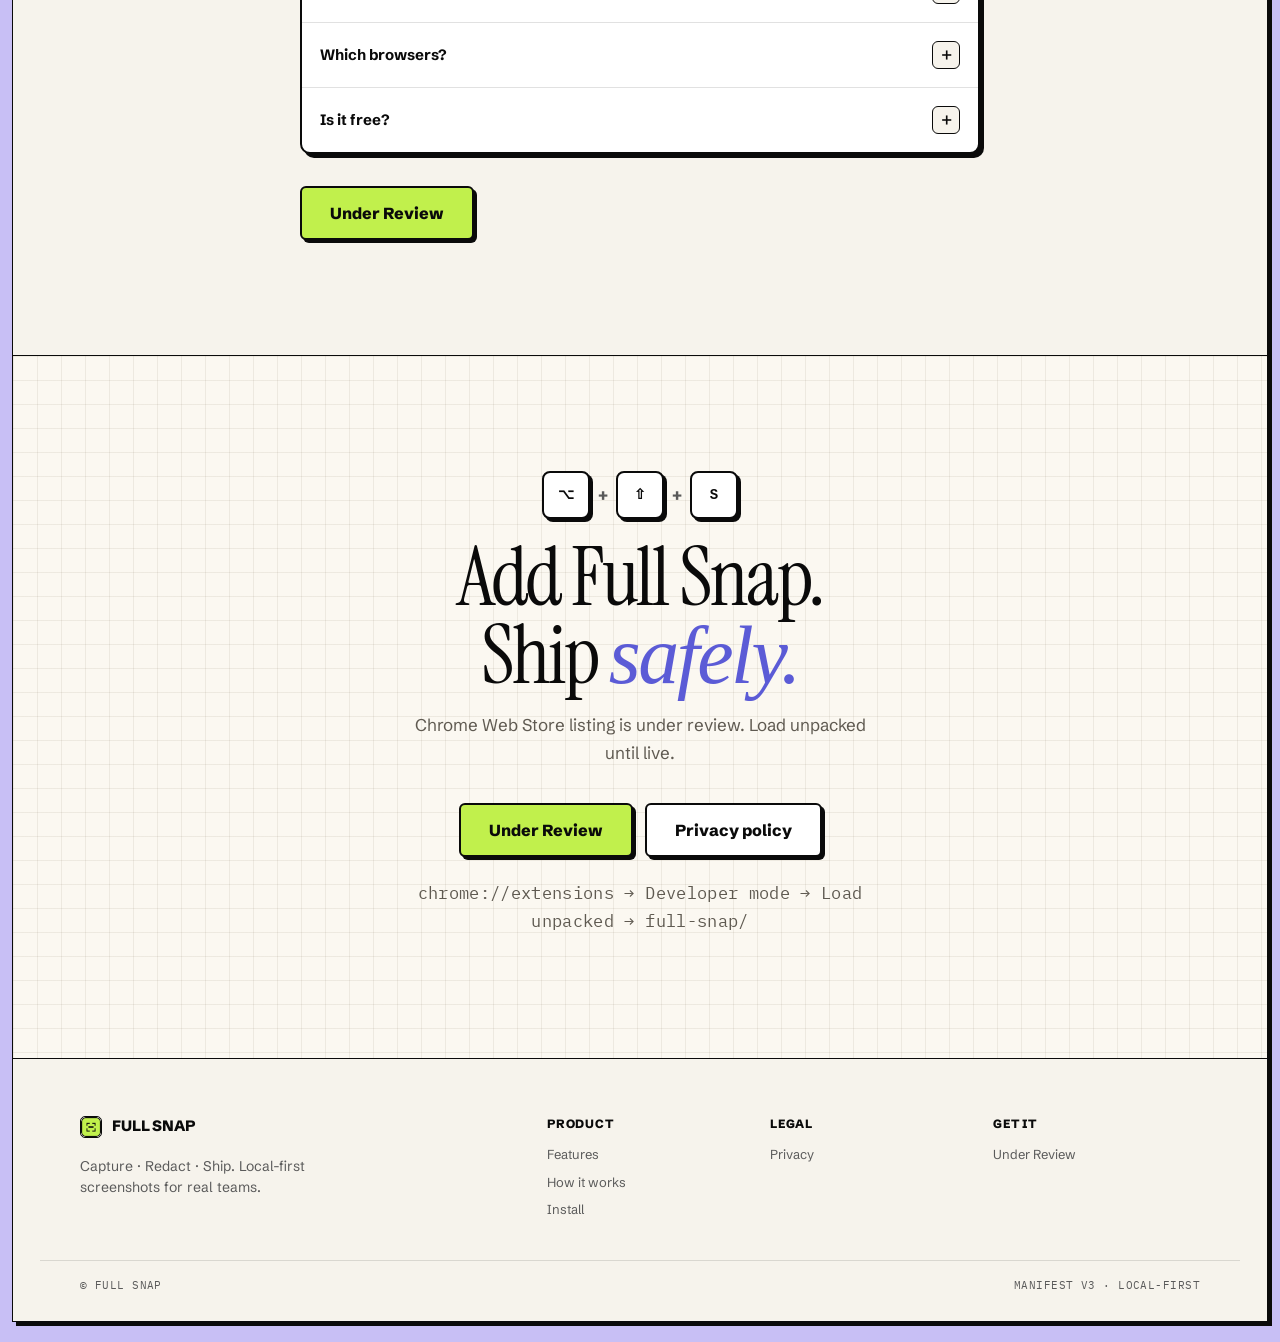
==== commit 141fe5ac: "SEO pass: keyword titles, rich schema, sitemaps, store descriptions. Align on-page copy and JSON-LD " ====
--- a/web/index.html
+++ b/web/index.html
@@ -3,38 +3,78 @@
 <head>
   <meta charset="utf-8">
   <meta name="viewport" content="width=device-width, initial-scale=1">
-  <title>Full Snap — Capture, Redact &amp; Ship Screenshots for Chrome</title>
-  <meta name="description" content="Chrome extension to capture pages, auto-redact emails and secrets, mark steps, and copy a report pack for Slack or Linear. Local-first — nothing uploads.">
-  <meta name="keywords" content="screenshot chrome extension, redact screenshot, bug report screenshot, full page screenshot, blur email screenshot, ship to slack">
+  <title>Full Snap — Screenshot, Redact &amp; Annotate for Chrome</title>
+  <meta name="description" content="Free Chrome screenshot extension for bug reports: full page, region, or element capture. Auto-redact emails and secrets, mark steps, copy a ship pack for Slack or Linear. Local-only — nothing uploads.">
   <meta name="author" content="Full Snap">
-  <meta name="robots" content="index, follow">
+  <meta name="robots" content="index, follow, max-image-preview:large">
   <meta name="theme-color" content="#C1F04C">
   <link rel="canonical" href="https://ayaanrustagi.github.io/full-snap/">
   <link rel="icon" type="image/png" href="favicon-32.png">
   <link rel="apple-touch-icon" href="apple-touch-icon.png">
+  <meta property="og:locale" content="en_US">
   <meta property="og:type" content="website">
   <meta property="og:site_name" content="Full Snap">
-  <meta property="og:title" content="Full Snap — Capture, Redact & Ship">
-  <meta property="og:description" content="Screenshot safely. Auto-redact secrets. Mark steps. Paste into Slack or Linear. 100% local.">
+  <meta property="og:title" content="Full Snap — Screenshot, Redact & Annotate Chrome Extension">
+  <meta property="og:description" content="Capture pages, auto-redact secrets, annotate steps, ship packs to Slack/Linear. Free, local-first screenshot tool for bug reports.">
   <meta property="og:url" content="https://ayaanrustagi.github.io/full-snap/">
   <meta property="og:image" content="https://ayaanrustagi.github.io/full-snap/og.png">
   <meta property="og:image:width" content="1200">
   <meta property="og:image:height" content="630">
+  <meta property="og:image:alt" content="Full Snap — Capture, Redact, Ship">
   <meta name="twitter:card" content="summary_large_image">
-  <meta name="twitter:title" content="Full Snap — Capture, Redact & Ship">
-  <meta name="twitter:description" content="Not another full-page clone. Share screenshots without leaking emails.">
+  <meta name="twitter:title" content="Full Snap — Screenshot & Redact for Chrome">
+  <meta name="twitter:description" content="Full-page, region, and element screenshots with auto-redact and ship packs. Nothing uploads.">
   <meta name="twitter:image" content="https://ayaanrustagi.github.io/full-snap/og.png">
   <script type="application/ld+json">
   {
     "@context": "https://schema.org",
-    "@type": "SoftwareApplication",
-    "name": "Full Snap",
-    "applicationCategory": "BrowserApplication",
-    "operatingSystem": "Chrome",
-    "offers": { "@type": "Offer", "price": "0", "priceCurrency": "USD" },
-    "description": "Capture webpages, auto-redact sensitive data, annotate, and copy a report pack for Slack or Linear. Local-first Chrome extension.",
-    "url": "https://ayaanrustagi.github.io/full-snap/",
-    "image": "https://ayaanrustagi.github.io/full-snap/og.png"
+    "@graph": [
+      {
+        "@type": "WebSite",
+        "name": "Full Snap",
+        "url": "https://ayaanrustagi.github.io/full-snap/",
+        "description": "Free Chrome screenshot extension with auto-redact and report packs for Slack and Linear."
+      },
+      {
+        "@type": "SoftwareApplication",
+        "name": "Full Snap",
+        "applicationCategory": "BrowserApplication",
+        "applicationSubCategory": "Screenshot & annotation",
+        "operatingSystem": "Chrome, Edge, Brave, Arc",
+        "offers": { "@type": "Offer", "price": "0", "priceCurrency": "USD" },
+        "description": "Capture full page, visible, region, or element screenshots. Auto-redact emails and secrets, annotate with steps and blur, copy a ship pack for bug reports. Local-first Chrome extension.",
+        "url": "https://ayaanrustagi.github.io/full-snap/",
+        "image": "https://ayaanrustagi.github.io/full-snap/og.png",
+        "featureList": [
+          "Full page screenshot Chrome extension",
+          "Auto-redact emails phones cards passwords",
+          "Annotate screenshots with steps arrows blur",
+          "Copy report pack for Slack and Linear",
+          "Element and region capture",
+          "Local-only no upload"
+        ]
+      },
+      {
+        "@type": "FAQPage",
+        "mainEntity": [
+          {
+            "@type": "Question",
+            "name": "Does Full Snap upload screenshots?",
+            "acceptedAnswer": { "@type": "Answer", "text": "No. Captures stay on your device. There is no Full Snap server for screenshots." }
+          },
+          {
+            "@type": "Question",
+            "name": "Is Full Snap a GoFullPage alternative?",
+            "acceptedAnswer": { "@type": "Answer", "text": "Full Snap can full-page stitch, but is built for safe sharing: redaction, steps, and ship packs for bug reports — not long screenshots alone." }
+          },
+          {
+            "@type": "Question",
+            "name": "Can I blur sensitive data in screenshots?",
+            "acceptedAnswer": { "@type": "Answer", "text": "Yes. Auto-redact covers emails, phones, cards, and password fields before capture, plus a manual blur tool in the editor." }
+          }
+        ]
+      }
+    ]
   }
   </script>
   <link rel="stylesheet" href="site.css">
@@ -93,7 +133,8 @@
           </h1>
 
           <p class="hero-sub reveal">
-            Not another full-page clone. Auto-hide emails &amp; secrets, number the steps, copy a report pack — nothing uploads.
+            Free Chrome screenshot extension for bug reports: full page, region, or element capture.
+            Auto-redact emails &amp; secrets, number the steps, copy a report pack for Slack or Linear — nothing uploads.
           </p>
 
           <div class="hero-cta reveal">
